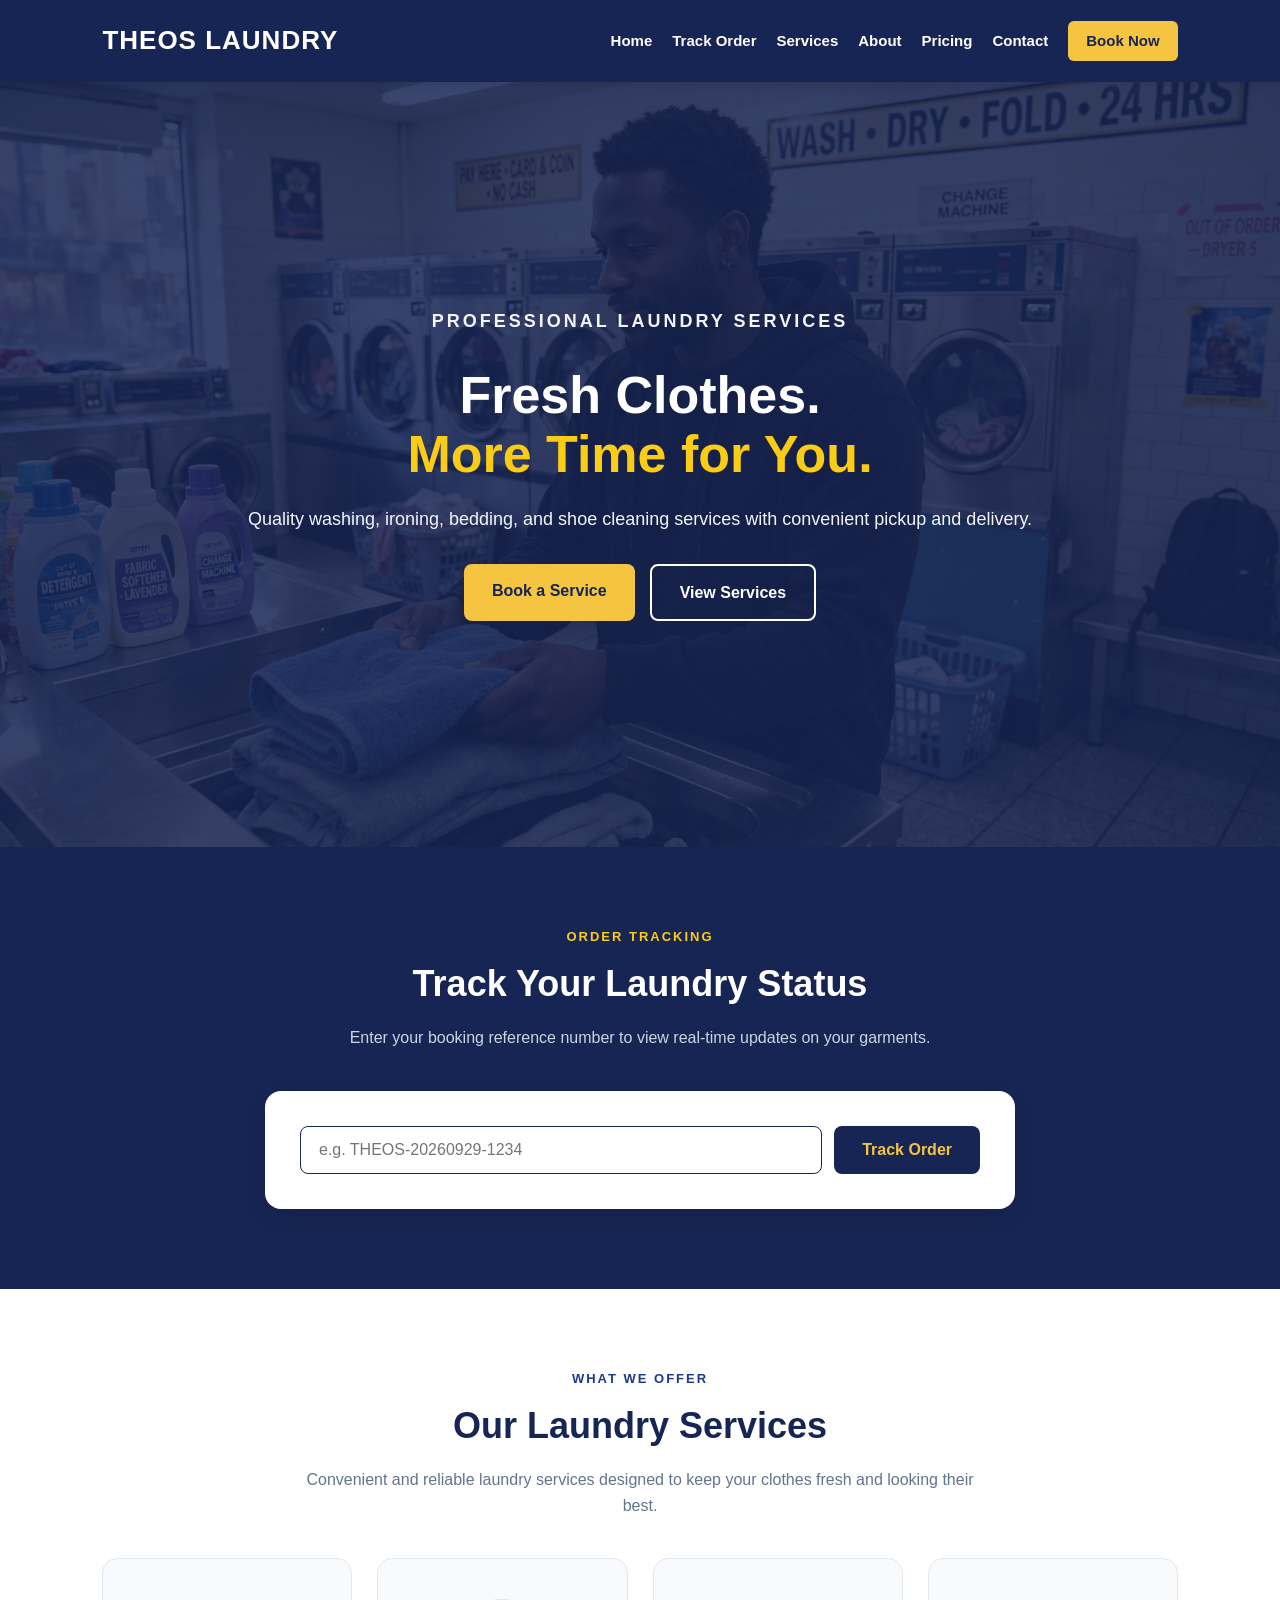
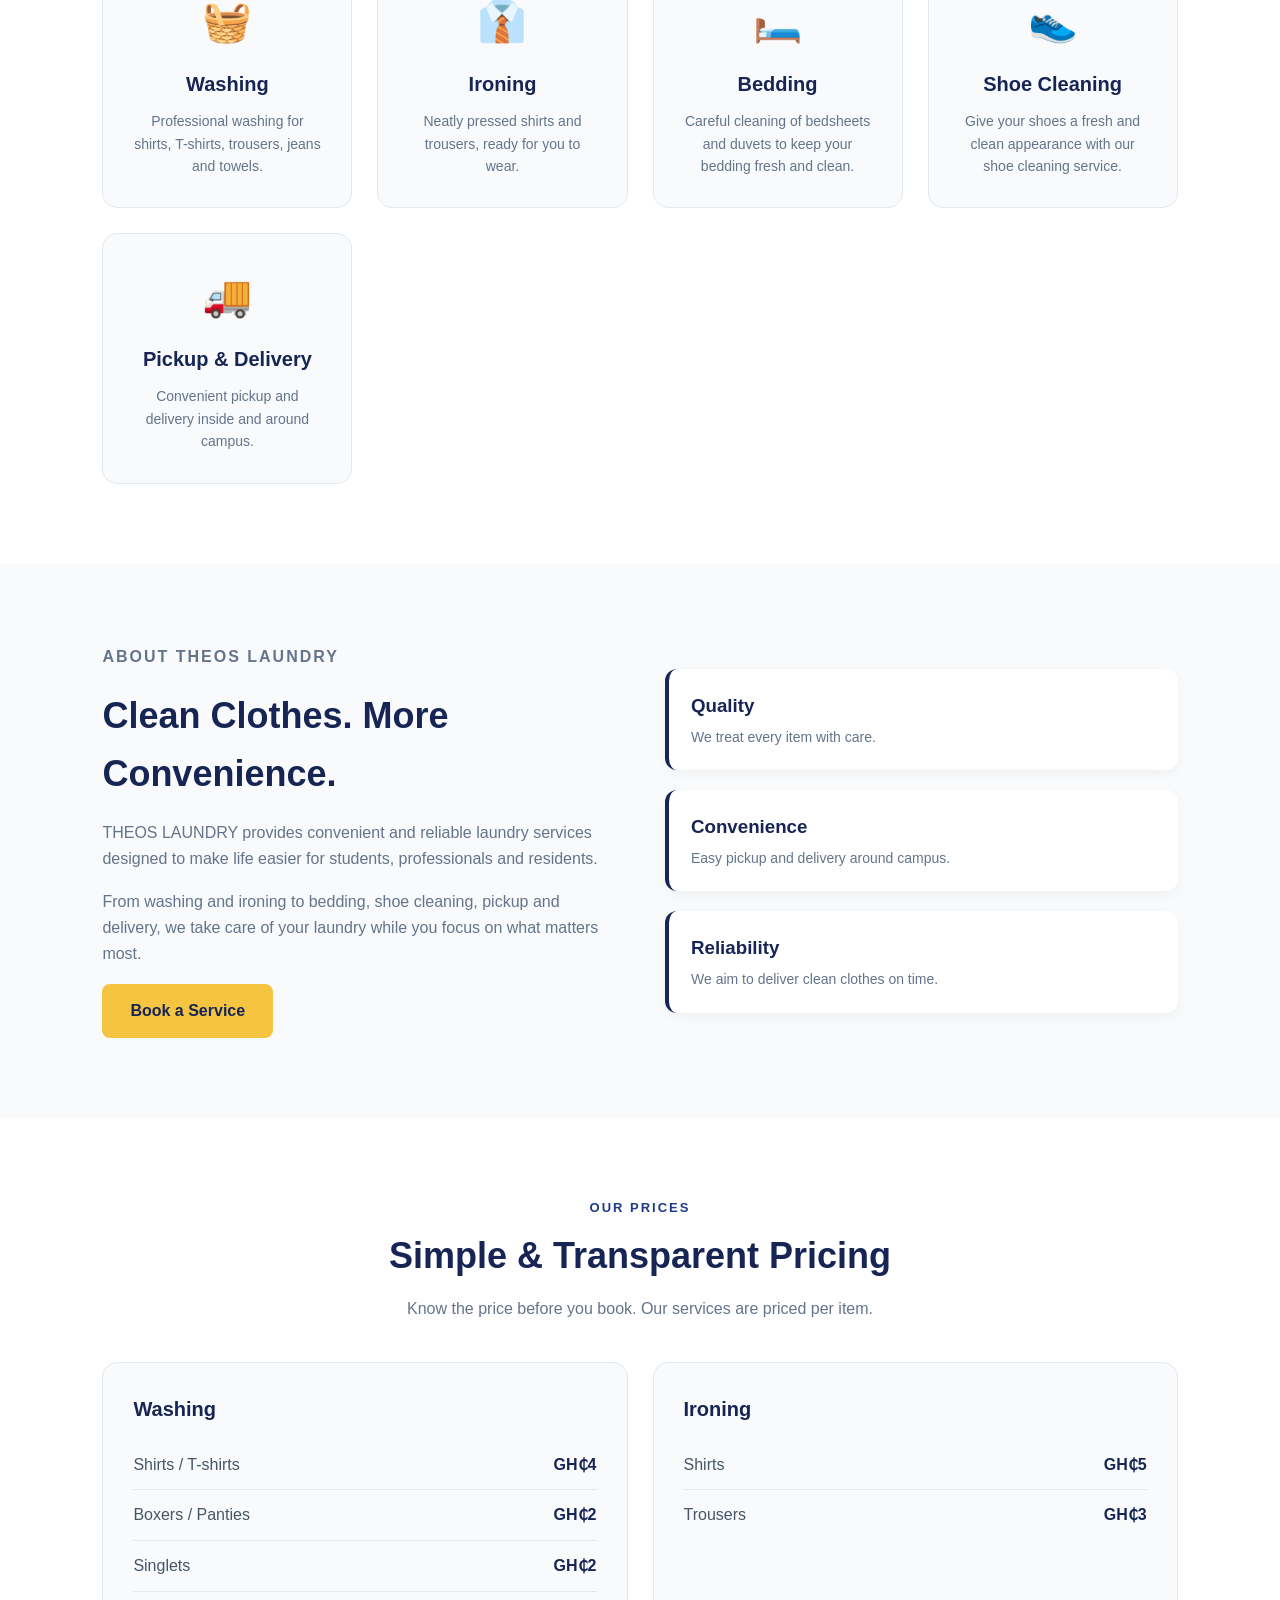
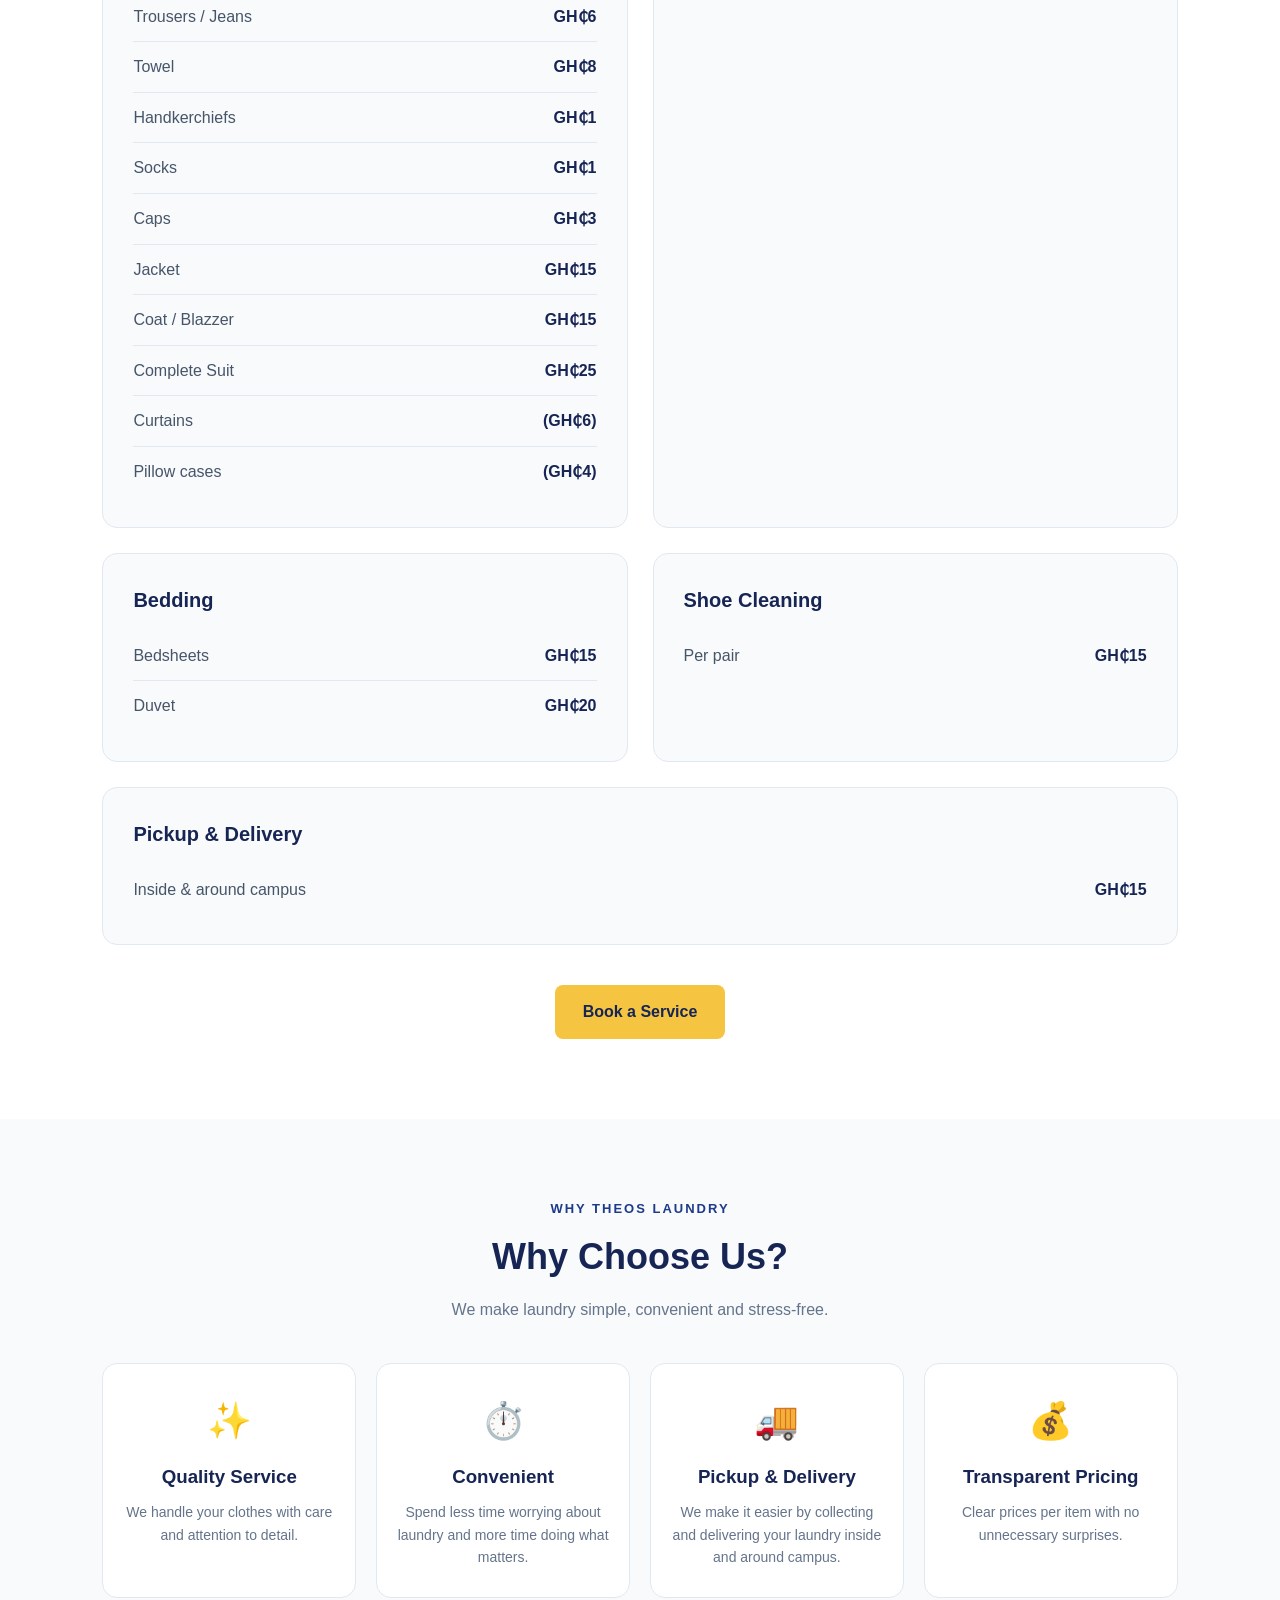
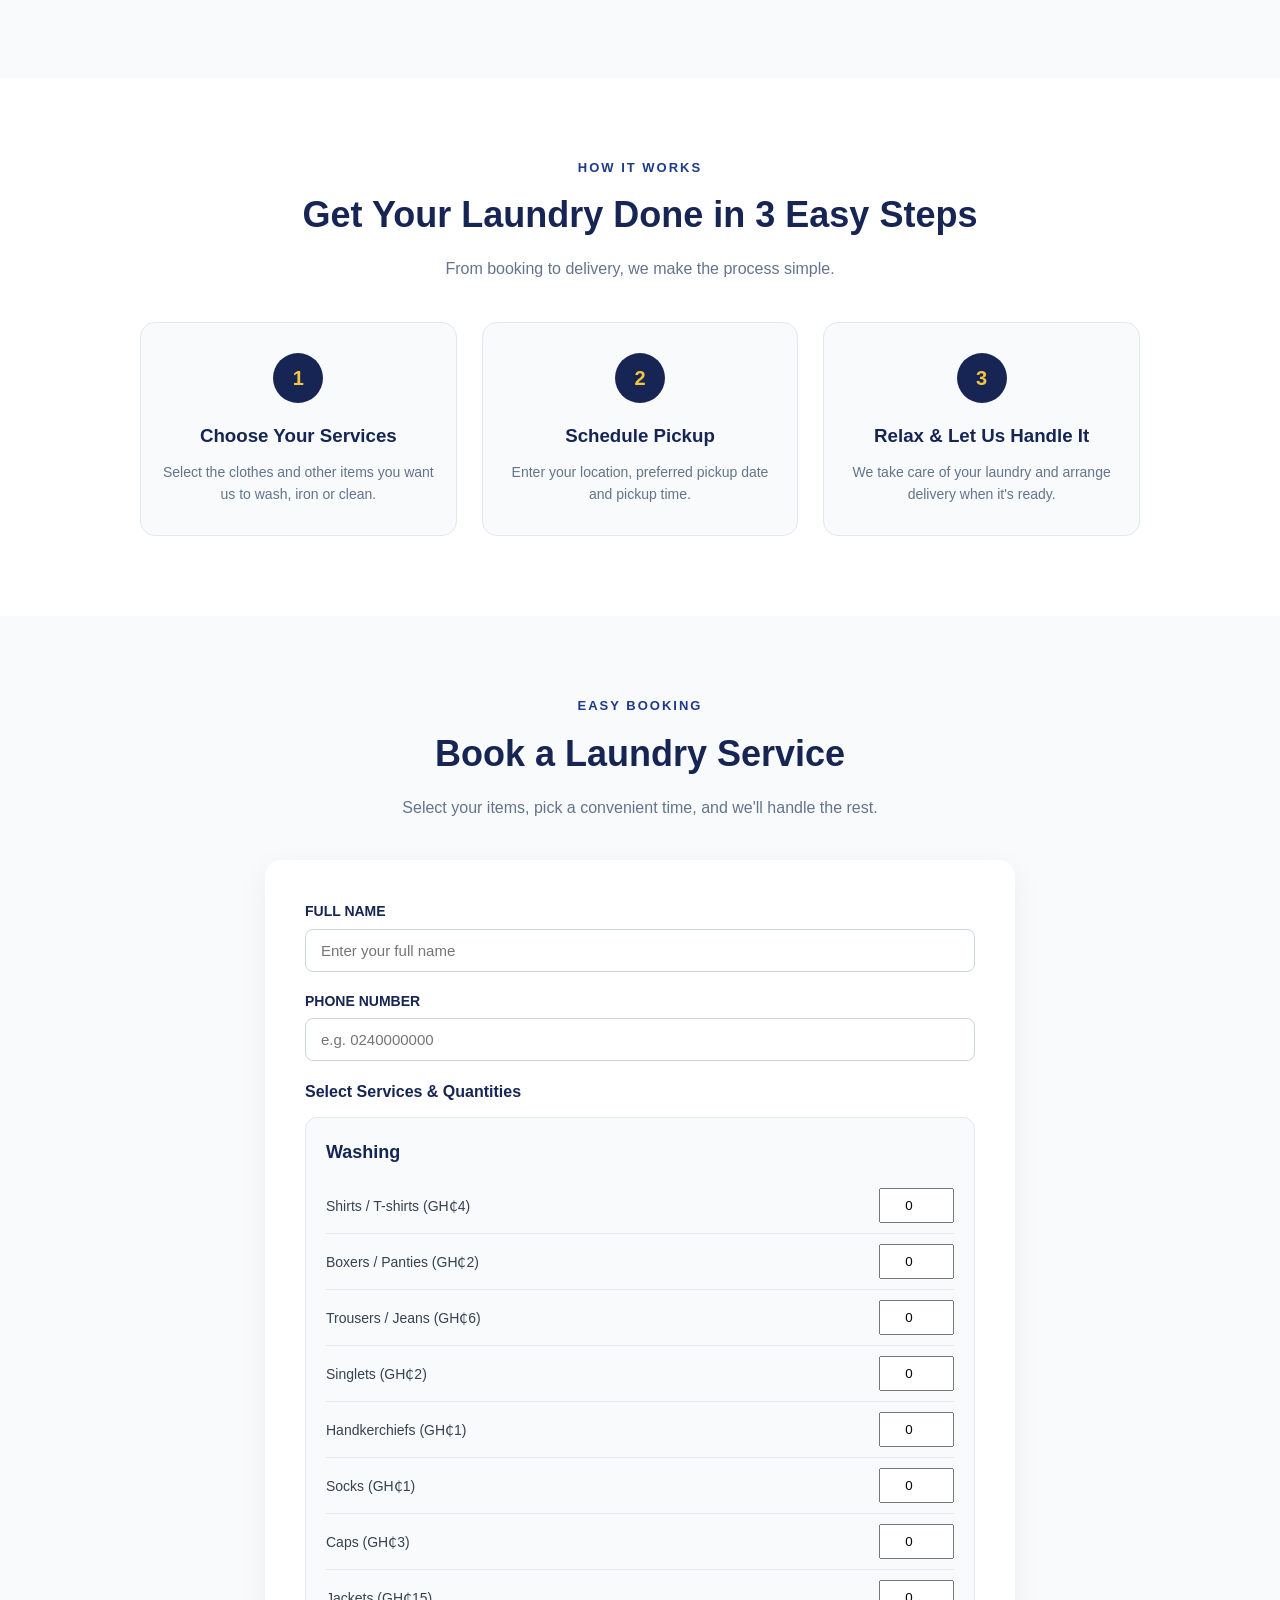
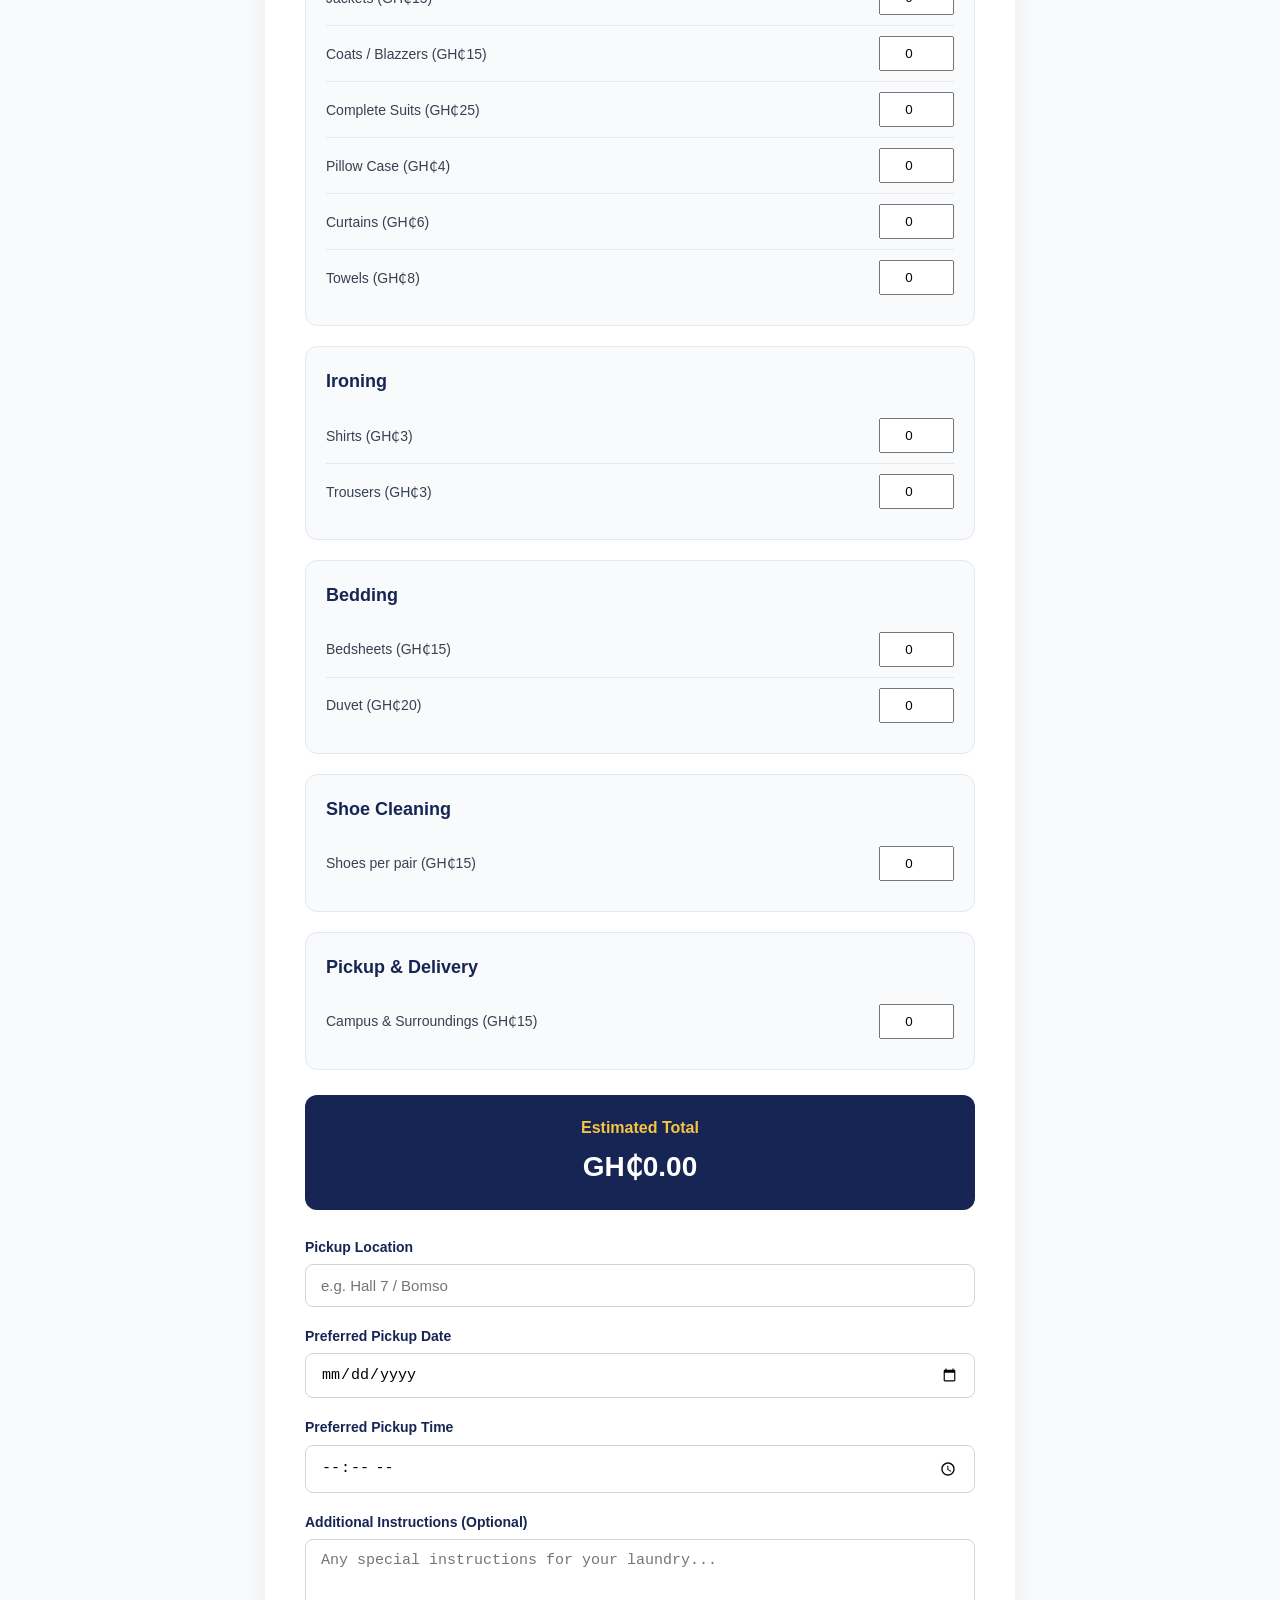
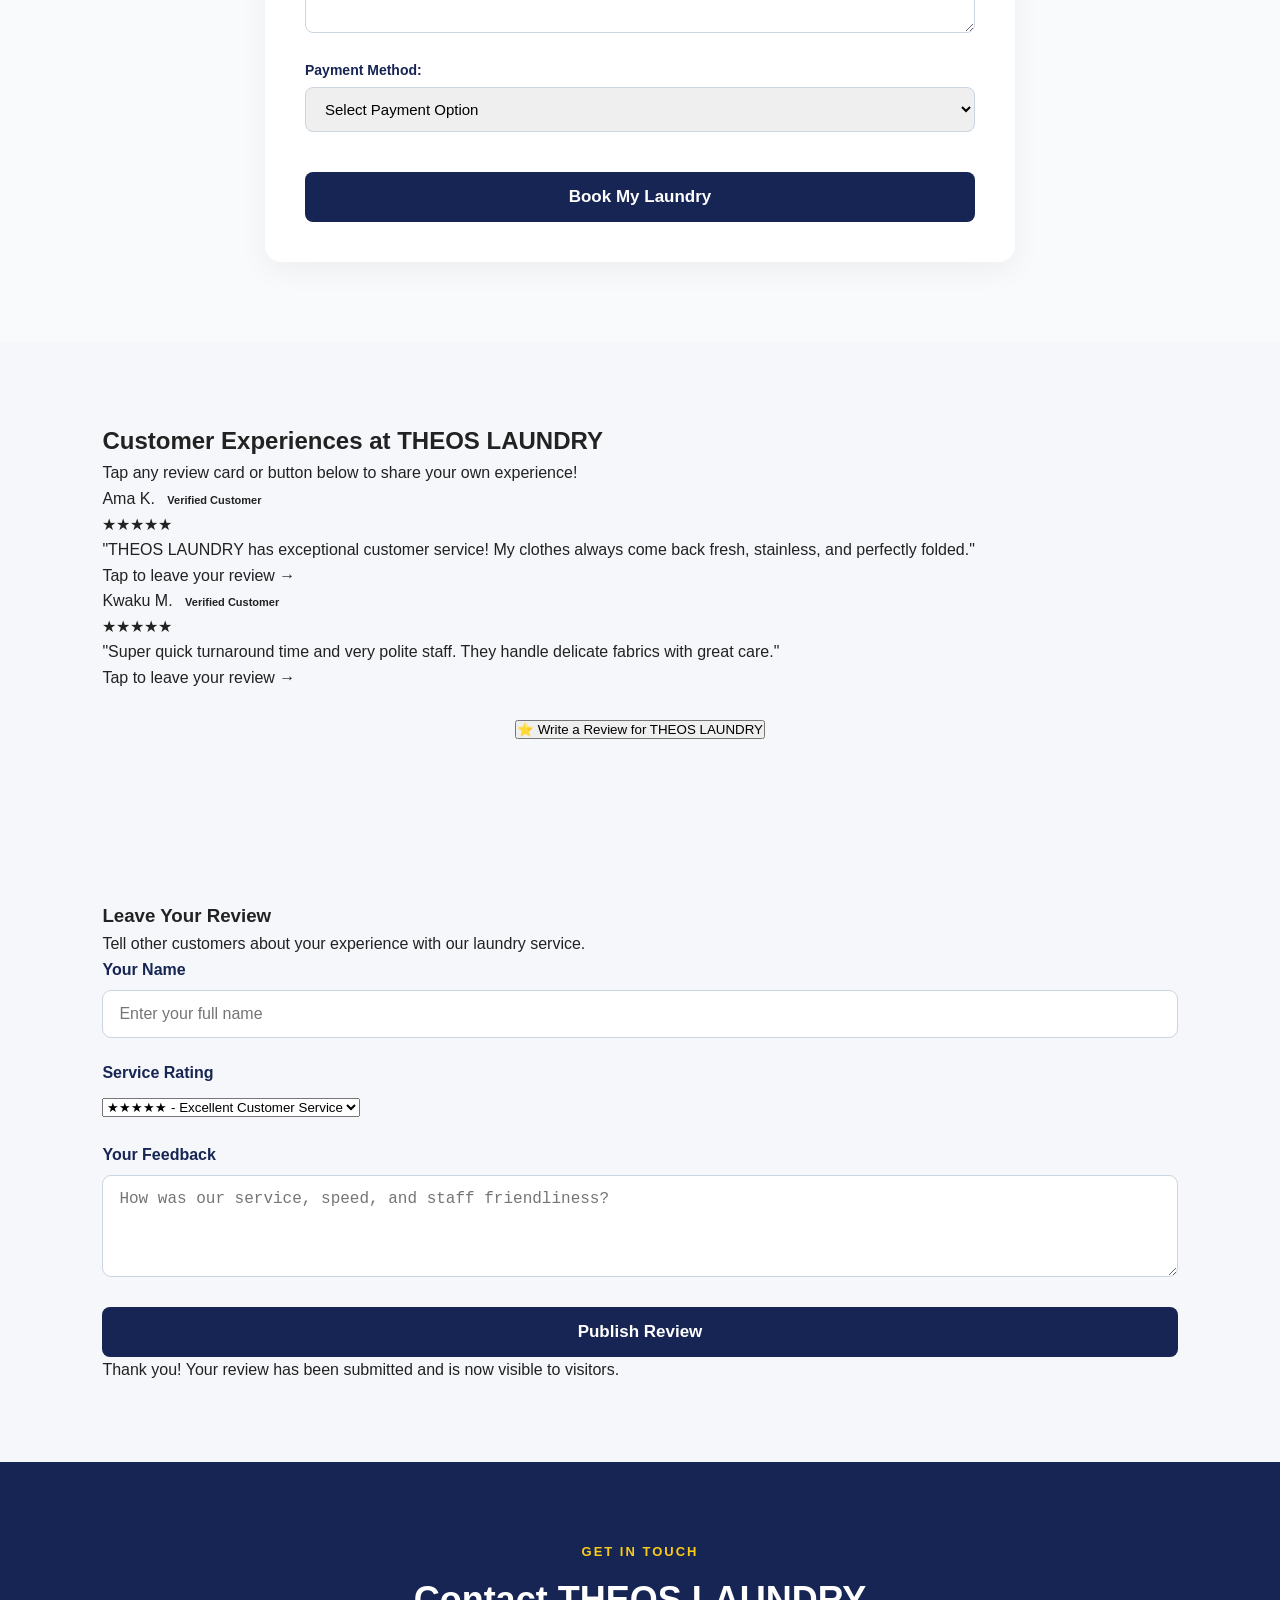
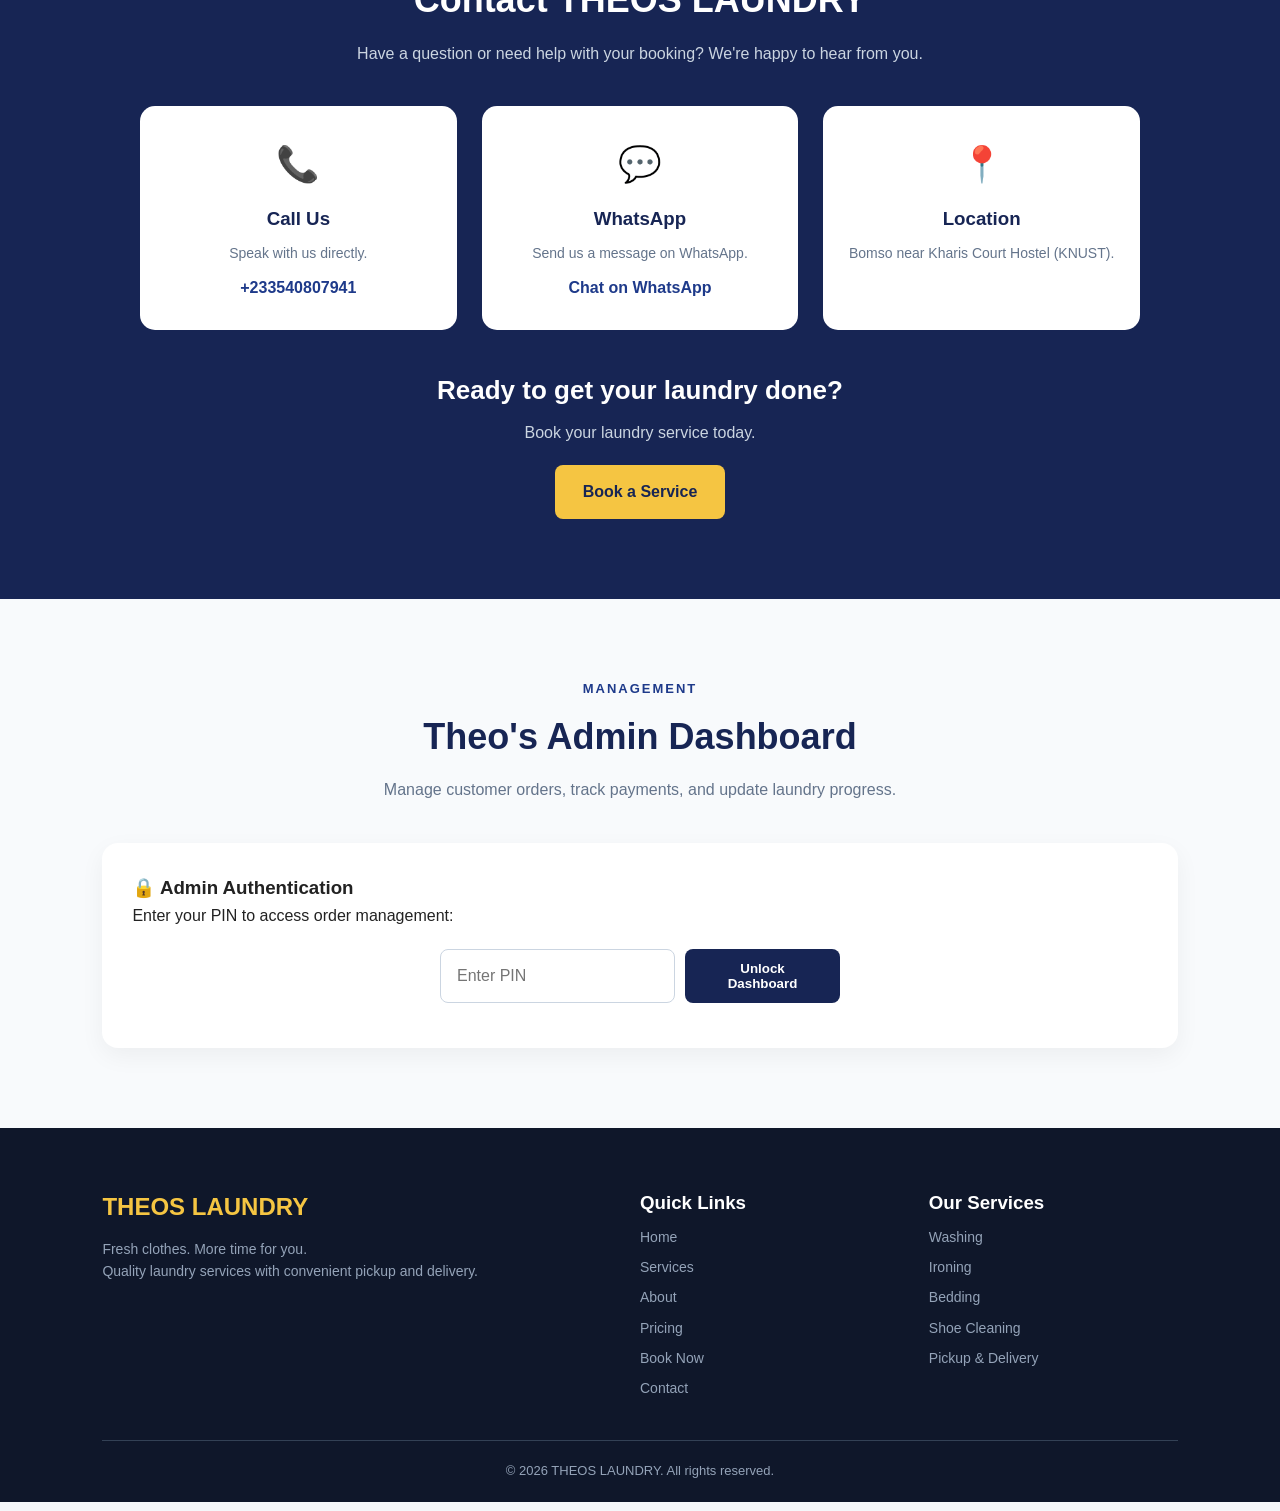
==== index.html @ c46f2741 "Update index.html" ====
<!DOCTYPE html>
<html lang="en">

<head>
    <meta charset="UTF-8">
    <meta name="viewport" content="width=device-width, initial-scale=1.0">
    <title>THEOS LAUNDRY | Professional Laundry and Garment Care</title>

    <!-- PWA & Mobile App Meta Tags -->
    <meta name="theme-color" content="#172554">
    <meta name="mobile-web-app-capable" content="yes">
    <meta name="apple-mobile-web-app-capable" content="yes">
    <meta name="apple-mobile-web-app-status-bar-style" content="black-translucent">
    <meta name="apple-mobile-web-app-title" content="THEOS LAUNDRY">
    <link rel="apple-touch-icon" href="icons/icon-192.png">
    <link rel="manifest" href="manifest.json">

    <!-- CSS Stylesheets -->
    <link rel="stylesheet" href="style.css">
    <link rel="stylesheet" href="https://cdnjs.cloudflare.com/ajax/libs/font-awesome/6.5.2/css/all.min.css">
</head>

<body> 

    <!-- HEADER -->
    <header>
        <h1>THEOS LAUNDRY</h1>

        <button class="menu-toggle" id="menu-toggle" aria-label="Toggle Navigation">
            <i class="fa-solid fa-bars"></i>
        </button>

        <nav id="navbar">
            <a href="#home">Home</a>
            <a href="#track-order">Track Order</a>
            <a href="#services">Services</a>
            <a href="#about">About</a>
            <a href="#pricing">Pricing</a>
            <a href="#contact">Contact</a>
            <a href="#booking">Book Now</a>
        </nav>
    </header>

    <!-- MAIN CONTENT -->
    <main>

        <!-- HOME HERO -->
        <section id="home">
            <div class="hero-content">
                <div class="hero-text">
                    <p class="hero-label">PROFESSIONAL LAUNDRY SERVICES</p>
                    <h1>Fresh Clothes.<br><span>More Time for You.</span></h1>
                    <p>Quality washing, ironing, bedding, and shoe cleaning services with convenient pickup and delivery.</p>
                    <div class="hero-buttons">
                        <a href="#booking" class="btn-primary">Book a Service</a>
                        <a href="#services" class="btn-secondary">View Services</a>
                    </div>
                </div>
            </div>
        </section>

        <!-- TRACK ORDER SECTION -->
        <section id="track-order">
            <div class="section-heading">
                <p>ORDER TRACKING</p>
                <h2>Track Your Laundry Status</h2>
                <p>Enter your booking reference number to view real-time updates on your garments.</p>
            </div>

            <div class="tracker-card">
                <div class="tracker-input-group">
                    <label for="track-input" class="sr-only" style="display:none;">Order Reference</label>
                    <input type="text" id="track-input" name="track_input" placeholder="e.g. THEOS-20260929-1234">
                    <button id="track-btn" type="button">Track Order</button>
                </div>

                <!-- TRACKER RESULT DISPLAY -->
                <div id="tracker-result" class="tracker-result">
                    <div class="order-info-header">
                        <h3>Order Ref: <span id="display-ref-id">THEOS-0000</span></h3>
                        <p id="display-order-details">Customer: -- | Total: GH₵0.00</p>
                    </div>

                    <!-- Progress Steps -->
                    <div class="status-steps">
                        <div class="step-item" id="status-received">
                            <div class="step-icon">🟡</div>
                            <p>Received</p>
                        </div>
                        <div class="step-item" id="status-collected">
                            <div class="step-icon">🔵</div>
                            <p>Collected</p>
                        </div>
                        <div class="step-item" id="status-processing">
                            <div class="step-icon">🟠</div>
                            <p>Washing/Ironing</p>
                        </div>
                        <div class="step-item" id="status-ready">
                            <div class="step-icon">🟣</div>
                            <p>Ready</p>
                        </div>
                        <div class="step-item" id="status-delivered">
                            <div class="step-icon">🟢</div>
                            <p>Delivered</p>
                        </div>
                    </div>
                    
                    <p id="tracker-error-msg" class="tracker-error-msg"></p>
                </div>
            </div>
        </section>

        <!-- SERVICES -->
        <section id="services">
            <div class="section-heading">
                <p>WHAT WE OFFER</p>
                <h2>Our Laundry Services</h2>
                <p>Convenient and reliable laundry services designed to keep your clothes fresh and looking their best.</p>
            </div>

            <div class="services-container">
                <div class="service-card">
                    <div class="service-icon">🧺</div>
                    <h3>Washing</h3>
                    <p>Professional washing for shirts, T-shirts, trousers, jeans and towels.</p>
                </div>

                <div class="service-card">
                    <div class="service-icon">👔</div>
                    <h3>Ironing</h3>
                    <p>Neatly pressed shirts and trousers, ready for you to wear.</p>
                </div>

                <div class="service-card">
                    <div class="service-icon">🛏️</div>
                    <h3>Bedding</h3>
                    <p>Careful cleaning of bedsheets and duvets to keep your bedding fresh and clean.</p>
                </div>

                <div class="service-card">
                    <div class="service-icon">👟</div>
                    <h3>Shoe Cleaning</h3>
                    <p>Give your shoes a fresh and clean appearance with our shoe cleaning service.</p>
                </div>

                <div class="service-card">
                    <div class="service-icon">🚚</div>
                    <h3>Pickup & Delivery</h3>
                    <p>Convenient pickup and delivery inside and around campus.</p>
                </div>
            </div>
        </section>

        <!-- ABOUT -->
        <section id="about">
            <div class="about-container">
                <div class="about-text">
                    <p class="about-label">ABOUT THEOS LAUNDRY</p>
                    <h2>Clean Clothes. More Convenience.</h2>
                    <p>THEOS LAUNDRY provides convenient and reliable laundry services designed to make life easier for students, professionals and residents.</p>
                    <p>From washing and ironing to bedding, shoe cleaning, pickup and delivery, we take care of your laundry while you focus on what matters most.</p>
                    <a href="#booking" class="btn-primary">Book a Service</a>
                </div>

                <div class="about-highlights">
                    <div class="highlight">
                        <h3>Quality</h3>
                        <p>We treat every item with care.</p>
                    </div>
                    <div class="highlight">
                        <h3>Convenience</h3>
                        <p>Easy pickup and delivery around campus.</p>
                    </div>
                    <div class="highlight">
                        <h3>Reliability</h3>
                        <p>We aim to deliver clean clothes on time.</p>
                    </div>
                </div>
            </div>
        </section>

        <!-- PRICING -->
        <section id="pricing">
            <div class="section-heading">
                <p>OUR PRICES</p>
                <h2>Simple & Transparent Pricing</h2>
                <p>Know the price before you book. Our services are priced per item.</p>
            </div>

            <div class="pricing-container">
                <div class="pricing-card">
                    <h3>Washing</h3>
                    <div class="price-item"><span>Shirts / T-shirts</span><strong>GH₵4</strong></div>
                    <div class="price-item"><span>Boxers / Panties</span><strong>GH₵2</strong></div>
                    <div class="price-item"><span>Singlets</span><strong>GH₵2</strong></div>
                    <div class="price-item"><span>Trousers / Jeans</span><strong>GH₵6</strong></div>
                    <div class="price-item"><span>Towel</span><strong>GH₵8</strong></div>
                    <div class="price-item"><span>Handkerchiefs</span><strong>GH₵1</strong></div>
                    <div class="price-item"><span>Socks</span><strong>GH₵1</strong></div>
                    <div class="price-item"><span>Caps</span><strong>GH₵3</strong></div>
                    <div class="price-item"><span>Jacket</span><strong>GH₵15</strong></div>
                    <div class="price-item"><span>Coat / Blazzer</span><strong>GH₵15</strong></div>
                    <div class="price-item"><span>Complete Suit</span><strong>GH₵25</strong></div>
                    <div class="price-item"><span>Curtains</span><strong>(GH₵6)</strong></div>
                    <div class="price-item"><span>Pillow cases</span><strong>(GH₵4)</strong></div>

                </div>

                <div class="pricing-card">
                    <h3>Ironing</h3>
                    <div class="price-item"><span>Shirts</span><strong>GH₵5</strong></div>
                    <div class="price-item"><span>Trousers</span><strong>GH₵3</strong></div>
                </div>

                <div class="pricing-card">
                    <h3>Bedding</h3>
                    <div class="price-item"><span>Bedsheets</span><strong>GH₵15</strong></div>
                    <div class="price-item"><span>Duvet</span><strong>GH₵20</strong></div>
                </div>

                <div class="pricing-card">
                    <h3>Shoe Cleaning</h3>
                    <div class="price-item"><span>Per pair</span><strong>GH₵15</strong></div>
                </div>

                <div class="pricing-card pickup-card">
                    <h3>Pickup & Delivery</h3>
                    <div class="price-item"><span>Inside & around campus</span><strong>GH₵15</strong></div>
                </div>
            </div>

            <div class="pricing-button">
                <a href="#booking" class="btn-primary">Book a Service</a>
            </div>
        </section>

        <!-- WHY CHOOSE US -->
        <section id="why-us">
            <div class="section-heading">
                <p>WHY THEOS LAUNDRY</p>
                <h2>Why Choose Us?</h2>
                <p>We make laundry simple, convenient and stress-free.</p>
            </div>

            <div class="why-container">
                <div class="why-card">
                    <div class="why-icon">✨</div>
                    <h3>Quality Service</h3>
                    <p>We handle your clothes with care and attention to detail.</p>
                </div>

                <div class="why-card">
                    <div class="why-icon">⏱️</div>
                    <h3>Convenient</h3>
                    <p>Spend less time worrying about laundry and more time doing what matters.</p>
                </div>

                <div class="why-card">
                    <div class="why-icon">🚚</div>
                    <h3>Pickup & Delivery</h3>
                    <p>We make it easier by collecting and delivering your laundry inside and around campus.</p>
                </div>

                <div class="why-card">
                    <div class="why-icon">💰</div>
                    <h3>Transparent Pricing</h3>
                    <p>Clear prices per item with no unnecessary surprises.</p>
                </div>
            </div>
        </section>

        <!-- HOW IT WORKS -->
        <section id="how-it-works">
            <div class="section-heading">
                <p>HOW IT WORKS</p>
                <h2>Get Your Laundry Done in 3 Easy Steps</h2>
                <p>From booking to delivery, we make the process simple.</p>
            </div>

            <div class="steps-container">
                <div class="step-card">
                    <div class="step-number">1</div>
                    <h3>Choose Your Services</h3>
                    <p>Select the clothes and other items you want us to wash, iron or clean.</p>
                </div>

                <div class="step-card">
                    <div class="step-number">2</div>
                    <h3>Schedule Pickup</h3>
                    <p>Enter your location, preferred pickup date and pickup time.</p>
                </div>

                <div class="step-card">
                    <div class="step-number">3</div>
                    <h3>Relax & Let Us Handle It</h3>
                    <p>We take care of your laundry and arrange delivery when it's ready.</p>
                </div>
            </div>
        </section>

        <!-- BOOKING -->
        <section id="booking">
            <div class="section-heading">
                <p>EASY BOOKING</p>
                <h2>Book a Laundry Service</h2>
                <p>Select your items, pick a convenient time, and we'll handle the rest.</p>
            </div>

            <!-- BOOKING FORM -->
            <form id="booking-form">
                <label for="name">FULL NAME</label>
                <input type="text" id="name" name="full_name" placeholder="Enter your full name" required>

                <label for="phone">PHONE NUMBER</label>
                <input type="tel" id="phone" name="phone_number" placeholder="e.g. 0240000000" required>

                <p style="font-weight: bold; margin-bottom: 12px; color: #172554;">Select Services & Quantities</p>

                <div class="service-options">
                    <div class="service-category">
                        <h3>Washing</h3>
                        <div class="service-item">
                            <label for="washing-shirts">Shirts / T-shirts (GH₵4)</label>
                            <input type="number" id="washing-shirts" name="washing_shirts" class="quantity" data-price="4" min="0" value="0">
                        </div>
                        <div class="service-item">
                            <label for="washing-boxers">Boxers / Panties (GH₵2)</label> 
                            <input type="number" id="washing-boxers" name="washing_boxers" class="quantity" data-price="2" min="0" value="0">
                        </div>
                    
                        <div class="service-item">
                            <label for="washing-trousers">Trousers / Jeans (GH₵6)</label>
                            <input type="number" id="washing-trousers" name="washing_trousers" class="quantity" data-price="6" min="0" value="0">
                        </div>

                        <div class="service-item">
                            <label for="washing-singlets">Singlets (GH₵2)</label>
                            <input type="number" id="washing-singlets" name="washing_singlets" class="quantity" data-price="2" min="0" value="0">
                        </div>

                        <div class="service-item">
                            <label for="washing-handkerchiefs">Handkerchiefs (GH₵1)</label>
                            <input type="number" id="washing-handkerchiefs" name="washing_handkerchiefs" class="quantity" data-price="1" min="0" value="0">
                        </div>

                        <div class="service-item">
                            <label for="washing-socks">Socks (GH₵1)</label>
                            <input type="number" id="washing-socks" name="washing_socks" class="quantity" data-price="1" min="0" value="0">
                        </div>

                        <div class="service-item">
                            <label for="washing-caps">Caps (GH₵3)</label>
                            <input type="number" id="washing-caps" name="washing_caps" class="quantity" data-price="3" min="0" value="0">
                        </div>

                        <div class="service-item">
                            <label for="washing-jackets">Jackets (GH₵15)</label>
                            <input type="number" id="washing-jackets" name="washing_jackets" class="quantity" data-price="15" min="0" value="0">
                        </div>

                        <div class="service-item">
                            <label for="washing-coats">Coats / Blazzers (GH₵15)</label>
                            <input type="number" id="washing-coats" name="washing_coats" class="quantity" data-price="15" min="0" value="0">
                        </div>

                        <div class="service-item">
                            <label for="washing-suits">Complete Suits (GH₵25)</label>
                            <input type="number" id="washing-suits" name="washing_suits" class="quantity" data-price="25" min="0" value="0">
                        </div>

                        <div class="service-item">
                            <label for="washing-pillow">Pillow Case (GH₵4)</label>
                            <input type="number" id="washing-pillow" name="washing_pillow" class="quantity" data-price="4" min="0" value="0">
                        </div>

                        <div class="service-item">
                            <label for="washing-curtains">Curtains (GH₵6)</label>
                            <input type="number" id="washing-curtains" name="washing_curtains" class="quantity" data-price="6" min="0" value="0">
                        </div>



                        <div class="service-item">
                            <label for="washing-towels">Towels (GH₵8)</label>
                            <input type="number" id="washing-towels" name="washing_towels" class="quantity" data-price="8" min="0" value="0">
                        </div>

                    </div>

                    <div class="service-category">
                        <h3>Ironing</h3>
                        <div class="service-item">
                            <label for="ironing-shirts">Shirts (GH₵3)</label>
                            <input type="number" id="ironing-shirts" name="ironing_shirts" class="quantity" data-price="5" min="0" value="0">
                        </div>
                        <div class="service-item">
                            <label for="ironing-trousers">Trousers (GH₵3)</label>
                            <input type="number" id="ironing-trousers" name="ironing_trousers" class="quantity" data-price="3" min="0" value="0">
                        </div>
                    </div>

                    <div class="service-category">
                        <h3>Bedding</h3>
                        <div class="service-item">
                            <label for="bedsheets">Bedsheets (GH₵15)</label>
                            <input type="number" id="bedsheets" name="bedsheets" class="quantity" data-price="15" min="0" value="0">
                        </div>
                        <div class="service-item">
                            <label for="duvet">Duvet (GH₵20)</label>
                            <input type="number" id="duvet" name="duvet" class="quantity" data-price="20" min="0" value="0">
                        </div>
                    </div>

                    <div class="service-category">
                        <h3>Shoe Cleaning</h3>
                        <div class="service-item">
                            <label for="shoes">Shoes per pair (GH₵15)</label>
                            <input type="number" id="shoes" name="shoes" class="quantity" data-price="15" min="0" value="0">
                        </div>
                    </div>

                    <div class="service-category">
                        <h3>Pickup & Delivery</h3>
                        <div class="service-item">
                            <label for="pickup">Campus & Surroundings (GH₵15)</label>
                            <input type="number" id="pickup" name="pickup" class="quantity" data-price="15" min="0" value="0">
                        </div>
                    </div>
                </div>

                <div class="price-summary">
                    <h3>Estimated Total</h3>
                    <p id="estimated-total">GH₵0.00</p>
                </div>

                <br>

                <label for="location">Pickup Location</label>
                <input type="text" id="location" name="location" placeholder="e.g. Hall 7 / Bomso" required>

                <label for="pickup-date">Preferred Pickup Date</label>
                <input type="date" id="pickup-date" name="pickup_date" required>

                <label for="pickup-time">Preferred Pickup Time</label>
                <input type="time" id="pickup-time" name="pickup_time" required>

                <label for="message">Additional Instructions (Optional)</label>
                <textarea id="message" name="message" rows="4" placeholder="Any special instructions for your laundry..."></textarea>

                <div class="form-group">
                    <label for="payment-method">Payment Method:</label>
                    <select id="payment-method" name="payment_method" required>
                        <option value="" disabled selected>Select Payment Option</option>
                        <option value="Cash">Cash on Pickup / Delivery</option>
                        <option value="MoMo">Mobile Money (MTN / Telecel / AT)</option>
                    </select>
                </div>

                <div id="momo-instructions" class="momo-box" style="display: none;">
                    <h4>📱 MoMo Payment Details</h4>
                    <p>Please send payment to:</p>
                    <ul>
                        <li><strong>Merchant / Number:</strong> 0501657278</li>
                        <li><strong>Account Name:</strong> GABRIEL OKYERE DARKO</li>
                        <li><strong>Reference:</strong> Your Name / Phone Number</li>
                    </ul>
                    <div class="form-group" style="margin-top: 10px;">
                        <label for="momo-tx-id">Transaction ID / Reference (Optional):</label>
                        <input type="text" id="momo-tx-id" name="momo_tx_id" placeholder="e.g. 23849102834">
                    </div>
                </div>

                <button type="submit" class="submit-btn">Book My Laundry</button>
            </form>

            <!-- CONFIRMATION DISPLAY -->
            <div id="booking-confirmation" class="booking-confirmation">
                <div class="confirmation-icon">✓</div>
                <h2>Booking Prepared!</h2>
                <p>Your laundry details are ready. Click below to send your order via WhatsApp to confirm.</p>

                <div class="booking-reference">
                    <span>Booking Reference Number</span>
                    <strong id="booking-reference">THEOS-0000</strong>
                </div>

                <p id="confirmation-total"></p>

                <button id="whatsapp-button" type="button">
                    <i class="fa-brands fa-whatsapp"></i> Send Booking on WhatsApp
                </button>

                <button id="new-booking-button" type="button">Make Another Booking</button>
            </div>
        </section>

        <!-- ====================================================
     SECTION 1: HOMEPAGE REVIEW CARDS & CALL-TO-ACTION
     (Visible to all website visitors)
     ==================================================== -->
<section class="reviews-display-section" id="reviewsDisplay">
  <div class="reviews-container">
    <h2>Customer Experiences at THEOS LAUNDRY</h2>
    <p class="section-subtitle">Tap any review card or button below to share your own experience!</p>

    <!-- Tapable Review Section Container -->
    <div class="reviews-grid">
      
      <!-- Review Card 1 (Clickable) -->
      <div class="review-card clickable-card" onclick="goToReviewForm()">
        <div class="card-header">
          <span class="customer-name">Ama K.</span>
          <span class="badge">Verified Customer</span>
        </div>
        <div class="stars">★★★★★</div>
        <p class="review-text">"THEOS LAUNDRY has exceptional customer service! My clothes always come back fresh, stainless, and perfectly folded."</p>
        <div class="card-action">Tap to leave your review →</div>
      </div>

      <!-- Review Card 2 (Clickable) -->
      <div class="review-card clickable-card" onclick="goToReviewForm()">
        <div class="card-header">
          <span class="customer-name">Kwaku M.</span>
          <span class="badge">Verified Customer</span>
        </div>
        <div class="stars">★★★★★</div>
        <p class="review-text">"Super quick turnaround time and very polite staff. They handle delicate fabrics with great care."</p>
        <div class="card-action">Tap to leave your review →</div>
      </div>

    </div>

    <!-- CTA Button for Direct Navigation -->
    <div style="text-align: center; margin-top: 25px;">
      <button class="cta-review-btn" onclick="goToReviewForm()">⭐ Write a Review for THEOS LAUNDRY</button>
    </div>
  </div>
</section>

<!-- ====================================================
     SECTION 2: TARGET REVIEW SUBMISSION FORM
     (Where users are redirected when they click)
     ==================================================== -->
<section class="review-form-section" id="reviewFormSection">
  <div class="form-container">
    <h3>Leave Your Review</h3>
    <p>Tell other customers about your experience with our laundry service.</p>

    <form id="laundryReviewForm">
      <div class="form-group">
        <label for="reviewerName">Your Name</label>
        <input type="text" id="reviewerName" placeholder="Enter your full name" required>
      </div>

      <div class="form-group">
        <label for="ratingSelect">Service Rating</label>
        <select id="ratingSelect">
          <option value="5">★★★★★ - Excellent Customer Service</option>
          <option value="4">★★★★☆ - Very Good</option>
          <option value="3">★★★☆☆ - Average</option>
        </select>
      </div>

      <div class="form-group">
        <label for="reviewComments">Your Feedback</label>
        <textarea id="reviewComments" rows="4" placeholder="How was our service, speed, and staff friendliness?" required></textarea>
      </div>

      <button type="submit" class="submit-btn">Publish Review</button>
    </form>

    <div id="formSuccessAlert" class="success-alert">
      Thank you! Your review has been submitted and is now visible to visitors.
    </div>
  </div>
</section>


        <!-- CONTACT -->
        <section id="contact">
            <div class="section-heading">
                <p>GET IN TOUCH</p>
                <h2>Contact THEOS LAUNDRY</h2>
                <p>Have a question or need help with your booking? We're happy to hear from you.</p>
            </div>

            <div class="contact-container">
                <div class="contact-card">
                    <div class="contact-icon">📞</div>
                    <h3>Call Us</h3>
                    <p>Speak with us directly.</p>
                    <a href="tel:+233540807941">+233540807941</a>
                </div>

                <div class="contact-card">
                    <div class="contact-icon">💬</div>
                    <h3>WhatsApp</h3>
                    <p>Send us a message on WhatsApp.</p>
                    <a href="https://wa.me/233540807941" target="_blank" rel="noopener">Chat on WhatsApp</a>
                </div>

                <div class="contact-card">
                    <div class="contact-icon">📍</div>
                    <h3>Location</h3>
                    <p>Bomso near Kharis Court Hostel (KNUST).</p>
                </div>
            </div>

            <div class="contact-cta">
                <h3>Ready to get your laundry done?</h3>
                <p>Book your laundry service today.</p>
                <a href="#booking" class="btn-primary">Book a Service</a>
            </div>
        </section>

        <!-- ADMIN DASHBOARD SECTION -->
        <section id="admin-dashboard">
            <div class="section-heading">
                <p>MANAGEMENT</p>
                <h2>Theo's Admin Dashboard</h2>
                <p>Manage customer orders, track payments, and update laundry progress.</p>
            </div>

            <!-- LOGIN LOCK SCREEN -->
            <div id="admin-login-card" class="admin-card text-center">
                <h3>🔒 Admin Authentication</h3>
                <p>Enter your PIN to access order management:</p>
                <div class="login-input-group">
                    <label for="admin-pin-input" class="sr-only" style="display:none;">Admin PIN</label>
                    <input type="password" id="admin-pin-input" name="admin_pin" placeholder="Enter PIN">
                    <button id="admin-login-btn" type="button">Unlock Dashboard</button>
                </div>
                <p id="admin-login-error" class="tracker-error-msg"></p>
            </div>

            <!-- PROTECTED DASHBOARD CONTENT -->
            <div id="admin-content-card" class="admin-card" style="display: none;">
                <div class="admin-header-actions">
                    <div>
                        <button id="admin-logout-btn" class="logout-btn" type="button">🔒 Lock Dashboard</button>
                    </div>
                    <div>
                        <button id="export-csv-btn" class="export-btn" type="button">📥 Export Orders (CSV)</button>
                    </div>
                </div>

                <!-- STATS OVERVIEW -->
                <div class="admin-stats">
                    <div class="stat-box">
                        <h3 id="stat-total-orders">0</h3>
                        <p>Total Bookings</p>
                    </div>
                    <div class="stat-box">
                        <h3 id="stat-active-orders">0</h3>
                        <p>Active Orders</p>
                    </div>
                    <div class="stat-box">
                        <h3 id="stat-revenue">GH₵0.00</h3>
                        <p>Estimated Revenue</p>
                    </div>
                </div>

                <!-- ORDERS TABLE -->
                <div class="table-responsive">
                    <table class="admin-table">
                        <thead>
                            <tr>
                                <th>Ref #</th>
                                <th>Customer</th>
                                <th>Phone</th>
                                <th>Location</th>
                                <th>Pickup Date/Time</th>
                                <th>Total</th>
                                <th>Payment</th>
                                <th>Action</th>
                            </tr>
                        </thead>
                        <tbody id="admin-orders-body">
                            <!-- Orders load dynamically -->
                        </tbody>
                    </table>
                </div>
            </div>
        </section>

    </main>

    <!-- FOOTER -->
    <footer>
        <div class="footer-container">
            <div class="footer-about">
                <h2>THEOS LAUNDRY</h2>
                <p>Fresh clothes. More time for you.</p>
                <p>Quality laundry services with convenient pickup and delivery.</p>
            </div>

            <div class="footer-links">
                <h3>Quick Links</h3>
                <a href="#home">Home</a>
                <a href="#services">Services</a>
                <a href="#about">About</a>
                <a href="#pricing">Pricing</a>
                <a href="#booking">Book Now</a>
                <a href="#contact">Contact</a>
            </div>

            <div class="footer-services">
                <h3>Our Services</h3>
                <p>Washing</p>
                <p>Ironing</p>
                <p>Bedding</p>
                <p>Shoe Cleaning</p>
                <p>Pickup & Delivery</p>
            </div>
        </div>

        <div class="footer-bottom">
            <p>© 2026 THEOS LAUNDRY. All rights reserved.</p>
        </div>
    </footer>

    <!-- BACK TO TOP BUTTON -->
    <button id="back-to-top" title="Back to top" type="button">↑</button>

    <!-- INSTALL APP BANNER -->
    <div id="install-banner" class="install-banner" style="display: none;">
        <img src="icons/icon-192.png" alt="App Icon" width="44" height="44">
        <div class="install-text">
            <strong>Get the THEOS LAUNDRY app</strong>
            <span id="install-ios-tip" style="display: none;">Tap the Share button, then "Add to Home Screen".</span>
            <span id="install-app-tip">Book and track your laundry faster.</span>
        </div>
        <button id="install-btn" type="button">Install</button>
        <button id="install-close" type="button" aria-label="Dismiss">&times;</button>
    </div>

    <!-- JavaScript Files -->
    <script src="script.js" defer></script>
</body>
</html>
---- style.css ----
/* =========================
   GLOBAL STYLES & RESET
========================= */
* {
    margin: 0;
    padding: 0;
    box-sizing: border-box;
}

html {
    scroll-behavior: smooth;
}

body {
    font-family: 'Segoe UI', -apple-system, BlinkMacSystemFont, Roboto, sans-serif;
    line-height: 1.6;
    color: #222;
    background-color: #f5f7fa;
}

/* =========================
   HEADER & NAVIGATION
========================= */
header {
    background-color: #172554;
    color: white;
    padding: 20px 8%;
    display: flex;
    justify-content: space-between;
    align-items: center;
    position: sticky;
    top: 0;
    z-index: 1000;
    box-shadow: 0 2px 10px rgba(0, 0, 0, 0.1);
}

header h1 {
    font-size: 26px;
    letter-spacing: 1px;
}

nav {
    display: flex;
    align-items: center;
    gap: 20px;
}

nav a {
    color: white;
    text-decoration: none;
    font-weight: 600;
    font-size: 15px;
    transition: color 0.3s ease;
}

nav a:hover {
    color: #f5c542;
}

nav a:last-child {
    background-color: #f5c542;
    color: #172554;
    padding: 8px 18px;
    border-radius: 6px;
    font-weight: 700;
}

nav a:last-child:hover {
    background-color: white;
}

.menu-toggle {
    display: none;
    background: none;
    border: none;
    color: white;
    font-size: 26px;
    cursor: pointer;
}

/* =========================
   SECTIONS GENERAL
========================= */
section {
    padding: 80px 8%;
}

.section-heading {
    max-width: 700px;
    margin: 0 auto 40px;
    text-align: center;
}

.section-heading > p:first-child {
    color: #1e3a8a;
    font-size: 13px;
    font-weight: bold;
    letter-spacing: 2px;
}

.section-heading h2 {
    font-size: 36px;
    color: #172554;
    margin: 8px 0 12px;
}

.section-heading p {
    color: #64748b;
    font-size: 16px;
}

/* =========================
   HERO SECTION
========================= */
#home {
    min-height: 85vh;
    background: linear-gradient(rgba(23, 37, 84, 0.85), rgba(23, 37, 84, 0.85)), url("laundry.jpg") center/cover no-repeat;
    display: flex;
    align-items: center;
    justify-content: center;
    text-align: center;
    color: white;
    padding: 100px 8%;
}

.hero-content {
    max-width: 800px;
}

.hero-label {
    color: #f5c542;
    font-size: 14px;
    font-weight: bold;
    letter-spacing: 3px;
    margin-bottom: 15px;
}

.hero-text h1 {
    font-size: 52px;
    line-height: 1.15;
    margin-bottom: 20px;
}

.hero-text h1 span {
    color: #facc15;
}

.hero-text p {
    font-size: 18px;
    color: #f1f5f9;
    margin-bottom: 30px;
}

.hero-buttons {
    display: flex;
    justify-content: center;
    gap: 15px;
    flex-wrap: wrap;
}

.btn-primary, .btn-secondary {
    display: inline-block;
    padding: 14px 28px;
    border-radius: 8px;
    text-decoration: none;
    font-weight: bold;
    transition: transform 0.2s ease, background 0.3s ease;
}

.btn-primary {
    background-color: #f5c542;
    color: #172554;
}

.btn-secondary {
    border: 2px solid white;
    color: white;
}

.btn-primary:hover, .btn-secondary:hover {
    transform: translateY(-2px);
}

/* =========================
   TRACK ORDER
========================= */
#track-order {
    background-color: #172554;
}

#track-order .section-heading h2 {
    color: white;
}

#track-order .section-heading > p:first-child {
    color: #facc15;
}

#track-order .section-heading p {
    color: #cbd5e1;
}

.tracker-card {
    max-width: 750px;
    margin: 0 auto;
    background: #ffffff;
    padding: 35px;
    border-radius: 16px;
    box-shadow: 0 8px 25px rgba(0, 0, 0, 0.1);
}

.tracker-input-group {
    display: flex;
    gap: 12px;
}

.tracker-input-group input {
    flex: 1;
    padding: 14px 18px;
    border: 1px solid #172554;
    border-radius: 8px;
    font-size: 16px;
    outline: none;
}

.tracker-input-group button {
    padding: 14px 28px;
    background-color: #172554;
    color: #f5c542;
    border: none;
    border-radius: 8px;
    font-size: 16px;
    font-weight: bold;
    cursor: pointer;
    transition: background 0.3s ease;
}

.tracker-input-group button:hover {
    background-color: #1d4ed8;
    color: white;
}

.tracker-result {
    display: none;
    margin-top: 30px;
    padding-top: 25px;
    border-top: 1px solid #e2e8f0;
}

.order-info-header {
    text-align: center;
    margin-bottom: 25px;
}

.order-info-header h3 {
    color: #172554;
    font-size: 20px;
}

.status-steps {
    display: flex;
    justify-content: space-between;
    gap: 10px;
}

.step-item {
    flex: 1;
    padding: 15px 8px;
    background-color: #f8fafc;
    border-radius: 10px;
    border: 1px solid #e2e8f0;
    text-align: center;
    opacity: 0.4;
    transition: all 0.3s ease;
}

.step-item.active {
    opacity: 1;
    border-color: #1d4ed8;
    background-color: #eff6ff;
    transform: translateY(-3px);
    box-shadow: 0 4px 12px rgba(29, 78, 216, 0.15);
}

.step-icon {
    font-size: 24px;
    margin-bottom: 6px;
}

.step-item p {
    font-size: 12px;
    font-weight: bold;
    color: #172554;
}

.tracker-error-msg {
    color: #dc2626;
    text-align: center;
    margin-top: 15px;
    font-weight: bold;
}

/* =========================
   SERVICES SECTION
========================= */
#services {
    background-color: #ffffff;
}

.services-container {
    max-width: 1100px;
    margin: auto;
    display: grid;
    grid-template-columns: repeat(auto-fit, minmax(220px, 1fr));
    gap: 25px;
}

.service-card {
    background-color: #f8fafc;
    padding: 30px;
    border-radius: 15px;
    text-align: center;
    border: 1px solid #e2e8f0;
    transition: transform 0.3s ease, box-shadow 0.3s ease;
}

.service-card:hover {
    transform: translateY(-6px);
    box-shadow: 0 10px 25px rgba(0, 0, 0, 0.08);
}

.service-icon {
    font-size: 40px;
    margin-bottom: 15px;
}

.service-card h3 {
    color: #172554;
    margin-bottom: 10px;
    font-size: 20px;
}

.service-card p {
    color: #64748b;
    font-size: 14px;
}

/* =========================
   ABOUT SECTION
========================= */
#about {
    background-color: #f8fafc;
}

.about-container {
    max-width: 1100px;
    margin: auto;
    display: grid;
    grid-template-columns: 1fr 1fr;
    gap: 50px;
    align-items: center;
}

.about-label {
    color: #1e3a8a;
    font-size: 13px;
    font-weight: bold;
    letter-spacing: 2px;
}

.about-text h2 {
    font-size: 36px;
    color: #172554;
    margin: 10px 0 18px;
}

.about-text p {
    color: #64748b;
    margin-bottom: 18px;
    font-size: 16px;
}

.about-highlights {
    display: grid;
    gap: 20px;
}

.highlight {
    padding: 22px;
    background-color: white;
    border-radius: 12px;
    border-left: 4px solid #172554;
    box-shadow: 0 4px 12px rgba(0, 0, 0, 0.04);
}

.highlight h3 {
    color: #172554;
    margin-bottom: 5px;
}

.highlight p {
    color: #64748b;
    font-size: 14px;
}

/* =========================
   PRICING SECTION
========================= */
#pricing {
    background-color: white;
}

.pricing-container {
    max-width: 1100px;
    margin: auto;
    display: grid;
    grid-template-columns: repeat(2, 1fr);
    gap: 25px;
}

.pricing-card {
    background-color: #f8fafc;
    padding: 30px;
    border-radius: 15px;
    border: 1px solid #e2e8f0;
}

.pricing-card h3 {
    color: #172554;
    font-size: 20px;
    margin-bottom: 15px;
}

.price-item {
    display: flex;
    justify-content: space-between;
    align-items: center;
    padding: 12px 0;
    border-bottom: 1px solid #e2e8f0;
    color: #475569;
}

.price-item:last-child {
    border-bottom: none;
}

.price-item strong {
    color: #172554;
    font-size: 16px;
}

.pickup-card {
    grid-column: span 2;
}

.pricing-button {
    text-align: center;
    margin-top: 40px;
}

/* =========================
   WHY US & HOW IT WORKS
========================= */
#why-us {
    background-color: #f8fafc;
}

.why-container {
    max-width: 1100px;
    margin: auto;
    display: grid;
    grid-template-columns: repeat(auto-fit, minmax(220px, 1fr));
    gap: 20px;
}

.why-card {
    background-color: white;
    padding: 28px 20px;
    text-align: center;
    border: 1px solid #e2e8f0;
    border-radius: 15px;
    transition: transform 0.3s ease;
}

.why-card:hover {
    transform: translateY(-5px);
}

.why-icon {
    font-size: 36px;
    margin-bottom: 12px;
}

.why-card h3 {
    color: #172554;
    margin-bottom: 10px;
}

.why-card p {
    color: #64748b;
    font-size: 14px;
}

#how-it-works {
    background-color: white;
}

.steps-container {
    max-width: 1000px;
    margin: auto;
    display: grid;
    grid-template-columns: repeat(3, 1fr);
    gap: 25px;
}

.step-card {
    background-color: #f8fafc;
    padding: 30px 20px;
    text-align: center;
    border-radius: 15px;
    border: 1px solid #e2e8f0;
}

.step-number {
    width: 50px;
    height: 50px;
    margin: 0 auto 18px;
    border-radius: 50%;
    background-color: #172554;
    color: #f5c542;
    display: flex;
    align-items: center;
    justify-content: center;
    font-size: 20px;
    font-weight: bold;
}

.step-card h3 {
    color: #172554;
    margin-bottom: 10px;
}

.step-card p {
    color: #64748b;
    font-size: 14px;
}

/* =========================
   BOOKING FORM
========================= */
#booking {
    background-color: #f8fafc;
}

#booking form {
    max-width: 750px;
    margin: 0 auto;
    background-color: white;
    padding: 40px;
    border-radius: 16px;
    box-shadow: 0 8px 30px rgba(0, 0, 0, 0.05);
}

#booking label {
    display: block;
    margin-bottom: 6px;
    color: #172554;
    font-weight: bold;
    font-size: 14px;
}

#booking input[type="text"],
#booking input[type="tel"],
#booking input[type="date"],
#booking input[type="time"],
#booking select,
#booking textarea {
    width: 100%;
    padding: 12px 15px;
    margin-bottom: 18px;
    border: 1px solid #cbd5e1;
    border-radius: 8px;
    font-size: 15px;
    outline: none;
}

#booking input:focus, #booking select:focus, #booking textarea:focus {
    border-color: #1d4ed8;
    box-shadow: 0 0 0 3px rgba(29, 78, 216, 0.1);
}

.service-options {
    display: grid;
    gap: 20px;
    margin-bottom: 25px;
}

.service-category {
    background-color: #f8fafc;
    border-radius: 12px;
    padding: 20px;
    border: 1px solid #e2e8f0;
}

.service-category h3 {
    color: #172554;
    font-size: 18px;
    margin-bottom: 12px;
}

.service-item {
    display: flex;
    align-items: center;
    justify-content: space-between;
    gap: 15px;
    padding: 10px 0;
    border-bottom: 1px solid #e5e7eb;
}

.service-item:last-child {
    border-bottom: none;
}

.service-item label {
    margin: 0 !important;
    color: #374151 !important;
    font-weight: 500 !important;
}

.service-item .quantity {
    width: 75px !important;
    margin: 0 !important;
    padding: 8px !important;
    text-align: center;
}

.price-summary {
    background-color: #172554;
    color: white;
    padding: 20px;
    border-radius: 12px;
    text-align: center;
}

.price-summary h3 {
    color: #f5c542;
    margin-bottom: 5px;
    font-size: 16px;
}

#estimated-total {
    font-size: 28px;
    font-weight: bold;
}

.momo-box {
    background-color: #fef3c7;
    border: 1px solid #fde68a;
    padding: 15px;
    border-radius: 8px;
    margin-bottom: 20px;
    color: #92400e;
}

.momo-box ul {
    margin: 8px 0 12px 20px;
}

.submit-btn {
    width: 100%;
    padding: 15px;
    background-color: #172554;
    color: white;
    border: none;
    border-radius: 8px;
    font-size: 17px;
    font-weight: bold;
    cursor: pointer;
    transition: background 0.3s ease;
}

.submit-btn:hover {
    background-color: #1d4ed8;
}

.booking-confirmation {
    display: none;
    max-width: 600px;
    margin: 0 auto;
    padding: 35px 25px;
    text-align: center;
    background: white;
    border-radius: 16px;
    box-shadow: 0 8px 30px rgba(0, 0, 0, 0.08);
}

.confirmation-icon {
    width: 60px;
    height: 60px;
    margin: 0 auto 15px;
    display: flex;
    align-items: center;
    justify-content: center;
    border-radius: 50%;
    background-color: #16a34a;
    color: white;
    font-size: 30px;
}

.booking-reference {
    margin: 20px 0;
    padding: 15px;
    background-color: #f8fafc;
    border: 1px dashed #cbd5e1;
    border-radius: 10px;
}

.booking-reference span {
    display: block;
    color: #64748b;
    font-size: 13px;
}

.booking-reference strong {
    color: #172554;
    font-size: 22px;
}

#whatsapp-button {
    width: 100%;
    padding: 14px;
    border: none;
    border-radius: 8px;
    background-color: #16a34a;
    color: white;
    font-size: 16px;
    font-weight: bold;
    cursor: pointer;
    margin-bottom: 10px;
}

#new-booking-button {
    width: 100%;
    padding: 12px;
    border: 1px solid #cbd5e1;
    border-radius: 8px;
    background-color: transparent;
    color: #172554;
    font-weight: bold;
    cursor: pointer;
}

/* =========================
   CONTACT SECTION
========================= */
#contact {
    background-color: #172554;
    color: white;
}

#contact .section-heading h2 {
    color: white;
}

#contact .section-heading > p:first-child {
    color: #facc15;
}

#contact .section-heading p {
    color: #cbd5e1;
}

.contact-container {
    max-width: 1000px;
    margin: 40px auto;
    display: grid;
    grid-template-columns: repeat(3, 1fr);
    gap: 25px;
}

.contact-card {
    padding: 30px 20px;
    text-align: center;
    background-color: white;
    border-radius: 15px;
}

.contact-icon {
    font-size: 35px;
    margin-bottom: 12px;
}

.contact-card h3 {
    color: #172554;
    margin-bottom: 8px;
}

.contact-card p {
    color: #64748b;
    font-size: 14px;
    margin-bottom: 10px;
}

.contact-card a {
    color: #1e3a8a;
    font-weight: bold;
    text-decoration: none;
}

.contact-cta {
    text-align: center;
    margin-top: 40px;
}

.contact-cta h3 {
    font-size: 26px;
    margin-bottom: 8px;
}

.contact-cta p {
    color: #cbd5e1;
    margin-bottom: 20px;
}

/* =========================
   ADMIN DASHBOARD
========================= */
#admin-dashboard {
    background-color: #f8fafc;
}

.admin-card {
    max-width: 1100px;
    margin: 0 auto;
    background: #ffffff;
    padding: 30px;
    border-radius: 16px;
    box-shadow: 0 8px 25px rgba(0, 0, 0, 0.05);
}

.login-input-group {
    display: flex;
    justify-content: center;
    gap: 10px;
    margin-top: 20px;
    max-width: 400px;
    margin-left: auto;
    margin-right: auto;
}

.login-input-group input {
    padding: 12px 16px;
    border: 1px solid #cbd5e1;
    border-radius: 8px;
    font-size: 16px;
    width: 60%;
}

.login-input-group button {
    padding: 12px 20px;
    background-color: #172554;
    color: white;
    border: none;
    border-radius: 8px;
    font-weight: bold;
    cursor: pointer;
}

.admin-header-actions {
    display: flex;
    justify-content: space-between;
    align-items: center;
    margin-bottom: 25px;
    padding-bottom: 15px;
    border-bottom: 1px solid #e2e8f0;
}

.logout-btn {
    background-color: #64748b;
    color: white;
    border: none;
    padding: 10px 16px;
    border-radius: 8px;
    font-weight: bold;
    cursor: pointer;
}

.export-btn {
    background-color: #16a34a;
    color: white;
    border: none;
    padding: 10px 18px;
    border-radius: 8px;
    font-weight: bold;
    cursor: pointer;
}

.admin-stats {
    display: grid;
    grid-template-columns: repeat(auto-fit, minmax(200px, 1fr));
    gap: 20px;
    margin-bottom: 30px;
}

.stat-box {
    background: #eff6ff;
    padding: 20px;
    border-radius: 12px;
    border: 1px solid #bfdbfe;
    text-align: center;
}

.stat-box h3 {
    color: #1d4ed8;
    font-size: 26px;
    margin-bottom: 4px;
}

.stat-box p {
    color: #475569;
    font-size: 13px;
    font-weight: bold;
}

.table-responsive {
    overflow-x: auto;
}

.admin-table {
    width: 100%;
    border-collapse: collapse;
    text-align: left;
    font-size: 14px;
}

.admin-table th, .admin-table td {
    padding: 12px 10px;
    border-bottom: 1px solid #e2e8f0;
}

.admin-table th {
    background-color: #f1f5f9;
    color: #172554;
}

.status-select {
    padding: 6px;
    border-radius: 6px;
    border: 1px solid #cbd5e1;
    font-size: 12px;
}

.delete-btn {
    padding: 6px 10px;
    background-color: #ef4444;
    color: white;
    border: none;
    border-radius: 6px;
    font-size: 12px;
    cursor: pointer;
}

.badge {
    padding: 4px 8px;
    border-radius: 6px;
    font-size: 11px;
    font-weight: bold;
}

.badge-cash {
    background-color: #e2e8f0;
    color: #334155;
}

.badge-momo {
    background-color: #dcfce7;
    color: #166534;
}

/* =========================
   FOOTER
========================= */
footer {
    background-color: #0f172a;
    color: white;
    padding: 60px 8% 20px;
}

.footer-container {
    max-width: 1100px;
    margin: auto;
    display: grid;
    grid-template-columns: 2fr 1fr 1fr;
    gap: 40px;
}

.footer-about h2 {
    margin-bottom: 12px;
    color: #f5c542;
}

.footer-about p {
    color: #94a3b8;
    font-size: 14px;
}

.footer-links, .footer-services {
    display: flex;
    flex-direction: column;
    gap: 8px;
}

.footer-links a {
    color: #94a3b8;
    text-decoration: none;
    font-size: 14px;
}

.footer-links a:hover {
    color: white;
}

.footer-services p {
    color: #94a3b8;
    font-size: 14px;
}

.footer-bottom {
    max-width: 1100px;
    margin: 40px auto 0;
    padding-top: 20px;
    border-top: 1px solid #334155;
    text-align: center;
}

.footer-bottom p {
    color: #94a3b8;
    font-size: 13px;
}

/* =========================
   PWA INSTALL BANNER & BACK-TO-TOP
========================= */
#back-to-top {
    position: fixed;
    bottom: 25px;
    right: 25px;
    width: 48px;
    height: 48px;
    border: none;
    border-radius: 50%;
    background-color: #172554;
    color: white;
    font-size: 22px;
    cursor: pointer;
    display: none;
    z-index: 999;
    box-shadow: 0 4px 12px rgba(0, 0, 0, 0.2);
}

.install-banner {
    position: fixed;
    left: 15px;
    right: 15px;
    bottom: 15px;
    max-width: 480px;
    margin: 0 auto;
    padding: 12px 16px;
    background-color: #172554;
    color: white;
    border-radius: 14px;
    box-shadow: 0 8px 24px rgba(0, 0, 0, 0.3);
    display: flex;
    align-items: center;
    gap: 12px;
    z-index: 2000;
}

.install-banner img {
    border-radius: 10px;
}

.install-text {
    flex: 1;
    display: flex;
    flex-direction: column;
    font-size: 13px;
}

.install-text strong {
    font-size: 15px;
    color: #f5c542;
}

#install-btn {
    background-color: #f5c542;
    color: #172554;
    border: none;
    padding: 8px 16px;
    border-radius: 8px;
    font-weight: bold;
    cursor: pointer;
}

#install-close {
    background: none;
    border: none;
    color: white;
    font-size: 24px;
    cursor: pointer;
}

/* =========================
   RESPONSIVE DESIGN
========================= */
@media (max-width: 768px) {
    header {
        position: relative;
    }

    .menu-toggle {
        display: block;
    }

    nav {
        display: none;
        position: absolute;
        top: 100%;
        left: 0;
        width: 100%;
        background-color: #172554;
        flex-direction: column;
        padding: 20px;
        gap: 15px;
        box-shadow: 0 10px 20px rgba(0, 0, 0, 0.2);
    }

    nav.active {
        display: flex;
    }

    .hero-text h1 {
        font-size: 38px;
    }

    .about-container, .pricing-container, .steps-container, .contact-container, .footer-container {
        grid-template-columns: 1fr;
    }

    .pickup-card {
        grid-column: span 1;
    }

    .status-steps {
        display: grid;
        grid-template-columns: repeat(2, 1fr);
    }

    .tracker-input-group {
        flex-direction: column;
    }

    #booking form {
        padding: 25px 18px;
    }
}

/* =========================
   CUSTOMER REVIEWS
========================= */

#reviews {
    padding: 100px 8%;
    background: #f8fafc;
}

.review-form-container {
    max-width: 650px;
    margin: auto;
    background: white;
    padding: 35px;
    border-radius: 18px;
    box-shadow: 0 10px 30px rgba(15, 23, 42, 0.08);
}

.form-group {
    margin-bottom: 22px;
}

.form-group label {
    display: block;
    margin-bottom: 8px;
    color: #172554;
    font-weight: 600;
}

.form-group input,
.form-group textarea {
    width: 100%;
    padding: 14px 16px;
    border: 1px solid #cbd5e1;
    border-radius: 9px;
    font-size: 16px;
    box-sizing: border-box;
}

.form-group input:focus,
.form-group textarea:focus {
    outline: none;
    border-color: #172554;
    box-shadow: 0 0 0 3px rgba(23, 37, 84, 0.08);
}

.star-rating {
    display: flex;
    gap: 5px;
}

.star-rating button {
    border: none;
    background: transparent;
    color: #cbd5e1;
    font-size: 36px;
    cursor: pointer;
    padding: 0;
    transition: 0.2s ease;
}

.star-rating button:hover {
    transform: scale(1.15);
}

.star-rating button.selected {
    color: #facc15;
}

.review-submit {
    width: 100%;
    padding: 15px;
    border: none;
    border-radius: 9px;
    background: #172554;
    color: white;
    font-size: 16px;
    font-weight: 700;
    cursor: pointer;
    transition: 0.3s ease;
}

.review-submit:hover {
    background: #1e3a8a;
    transform: translateY(-2px);
}

.review-success {
    display: none;
    margin-top: 20px;
    padding: 15px;
    border-radius: 9px;
    background: #dcfce7;
    color: #166534;
    text-align: center;
    font-weight: 600;
}


/* Mobile */

@media (max-width: 600px) {

    #reviews {
        padding: 70px 6%;
    }

    .review-form-container {
        padding: 25px 20px;
    }

    .star-rating button {
        font-size: 32px;
    }

}
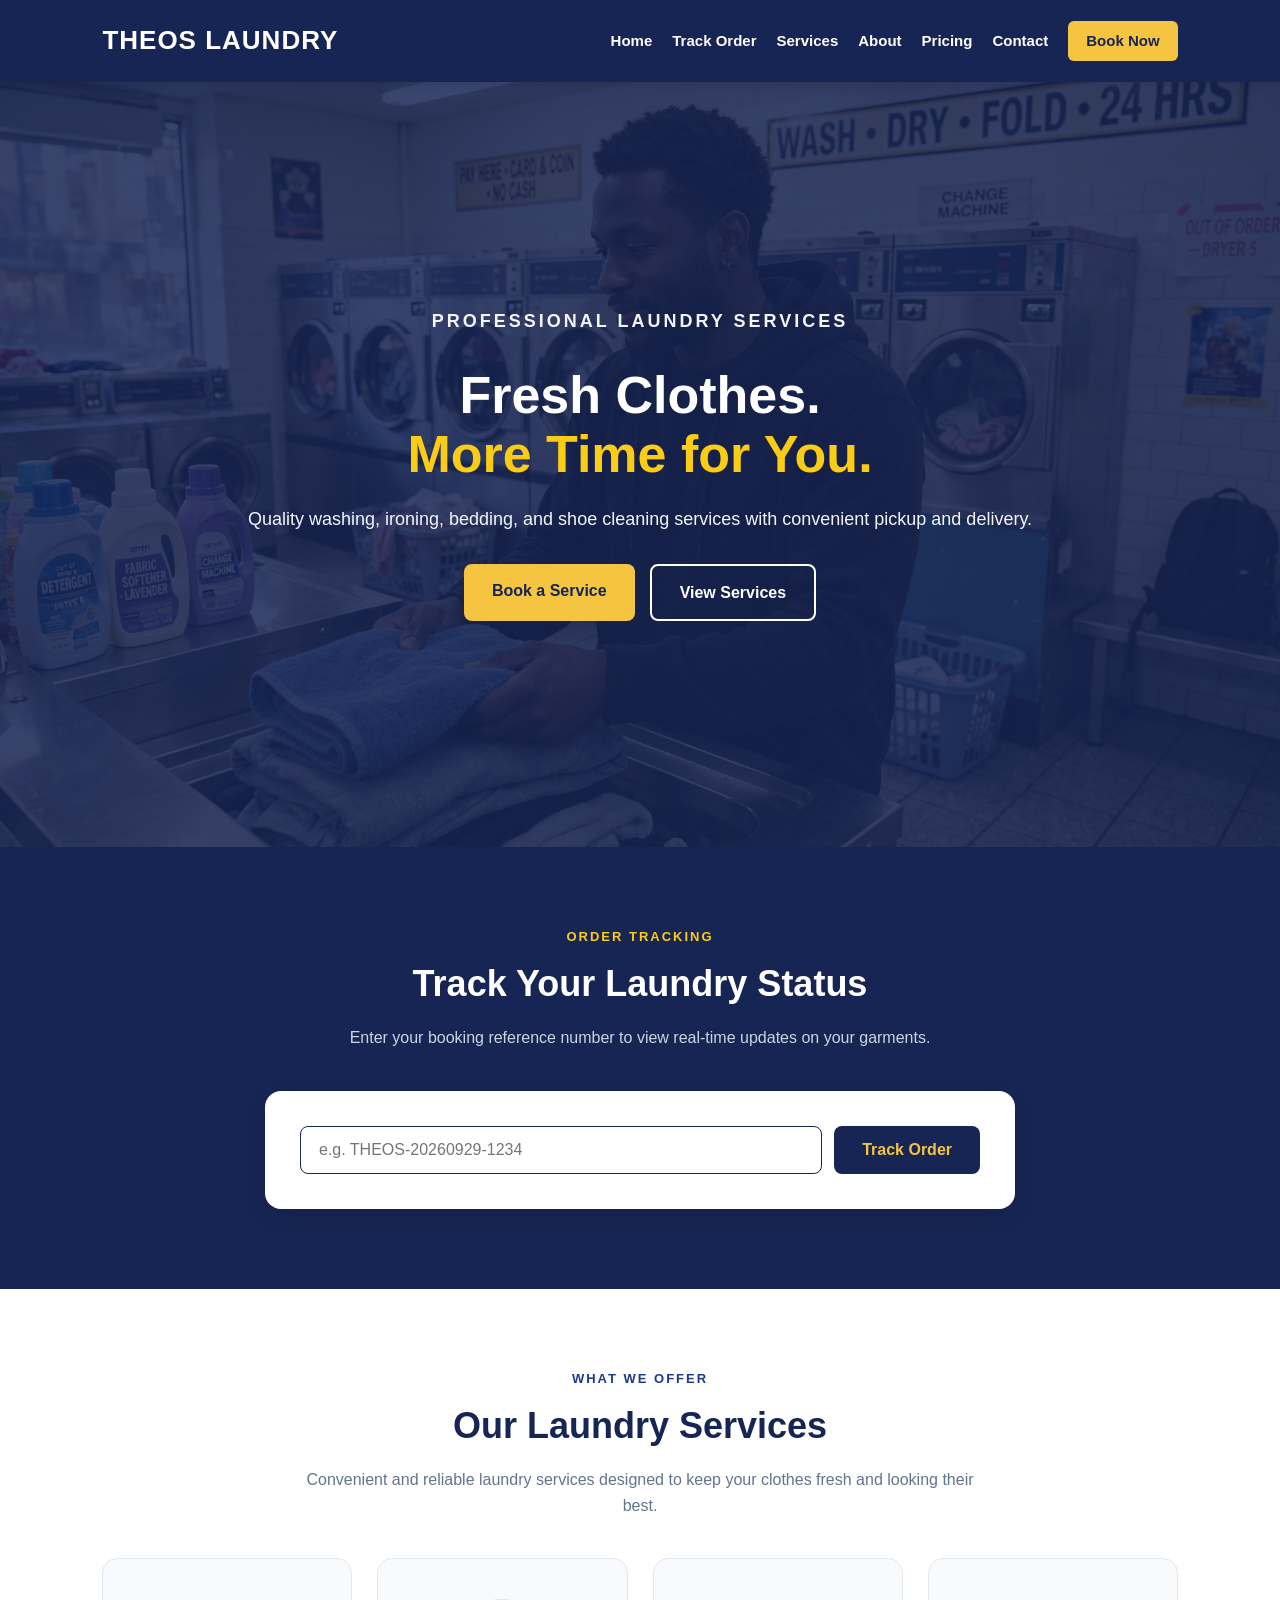
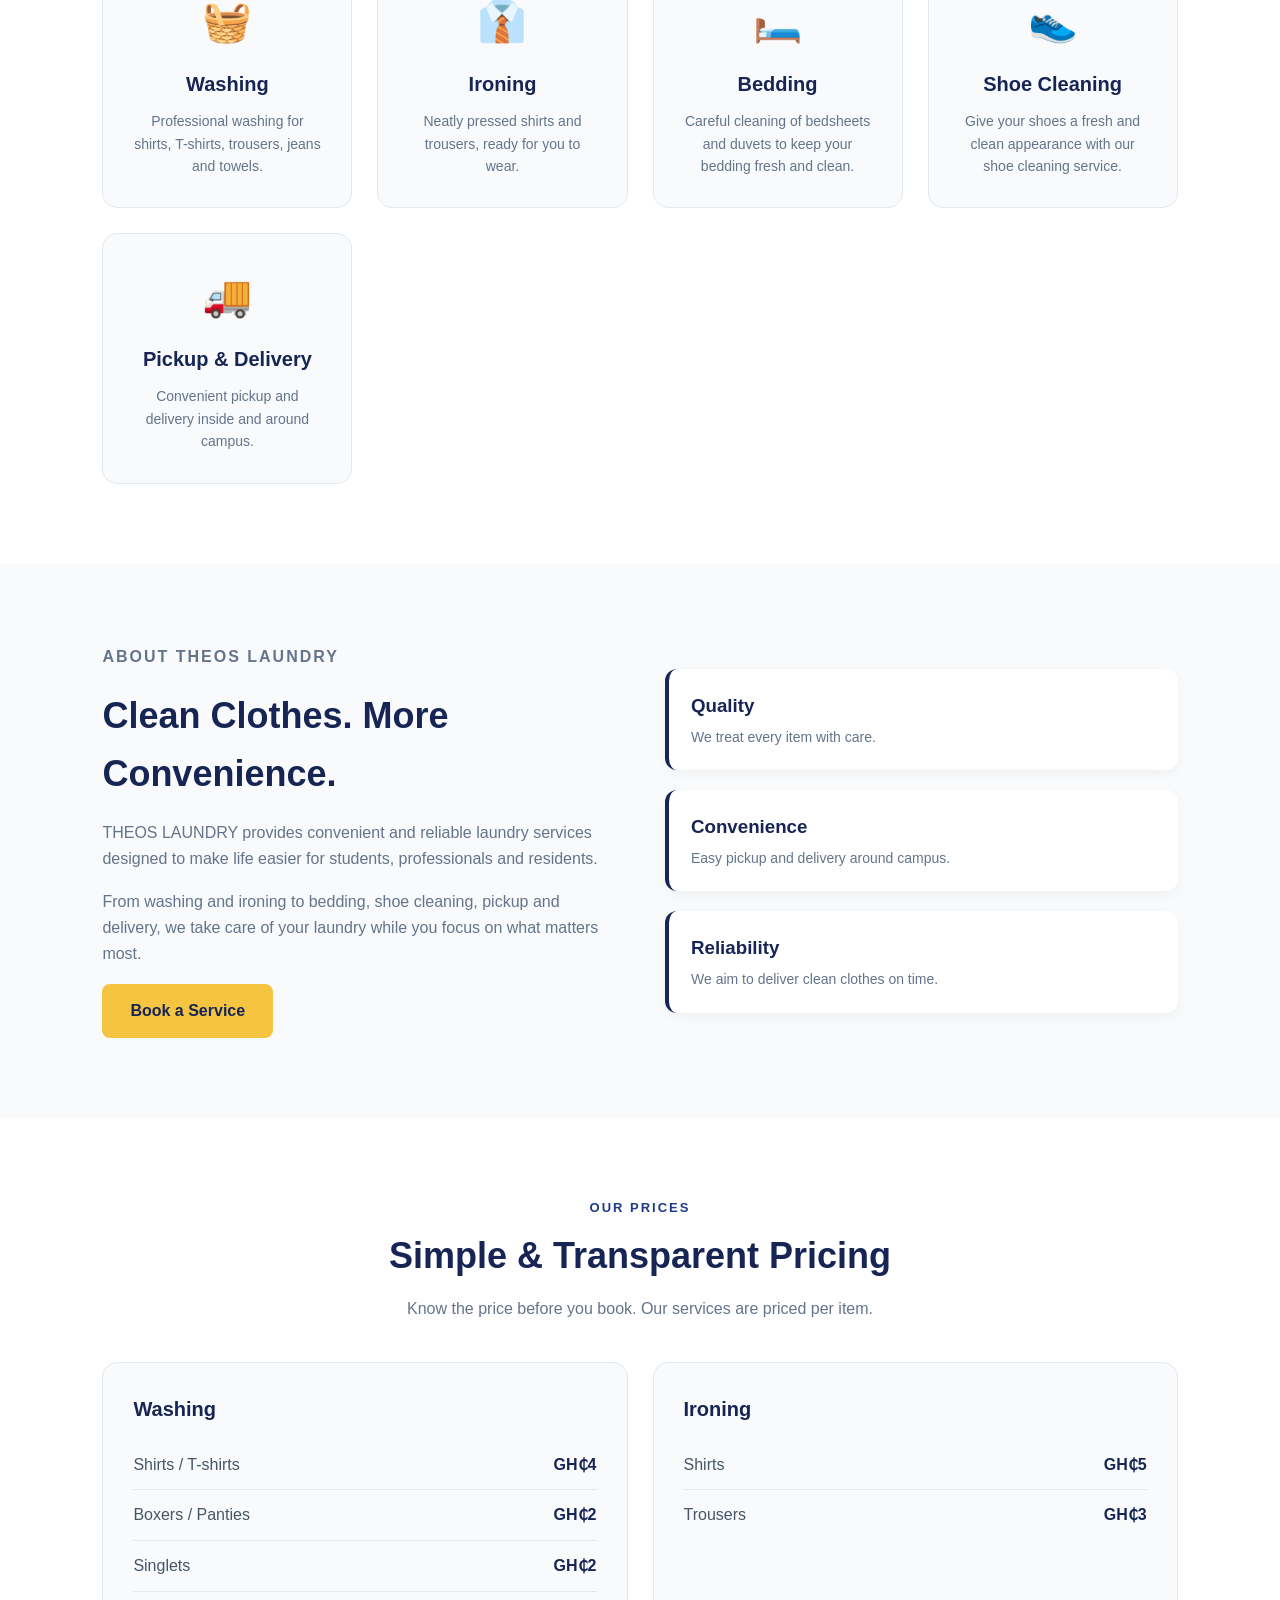
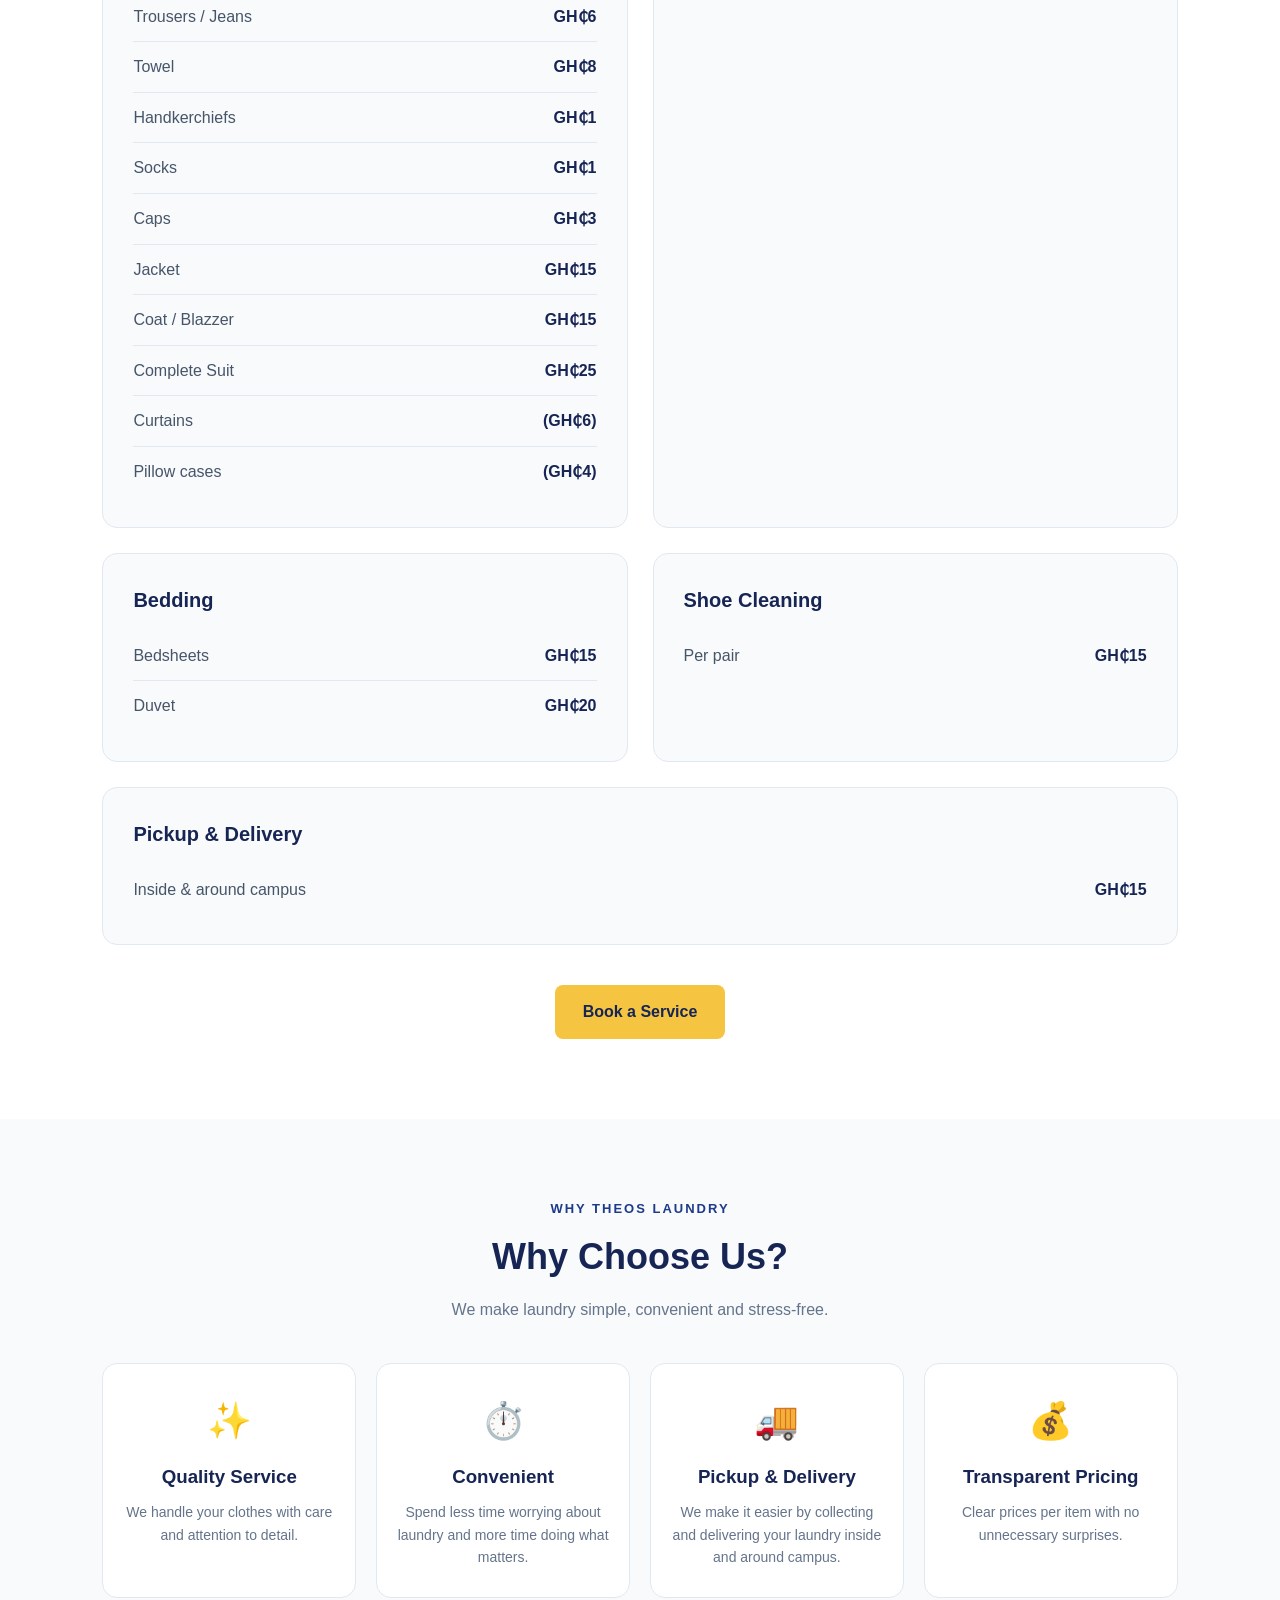
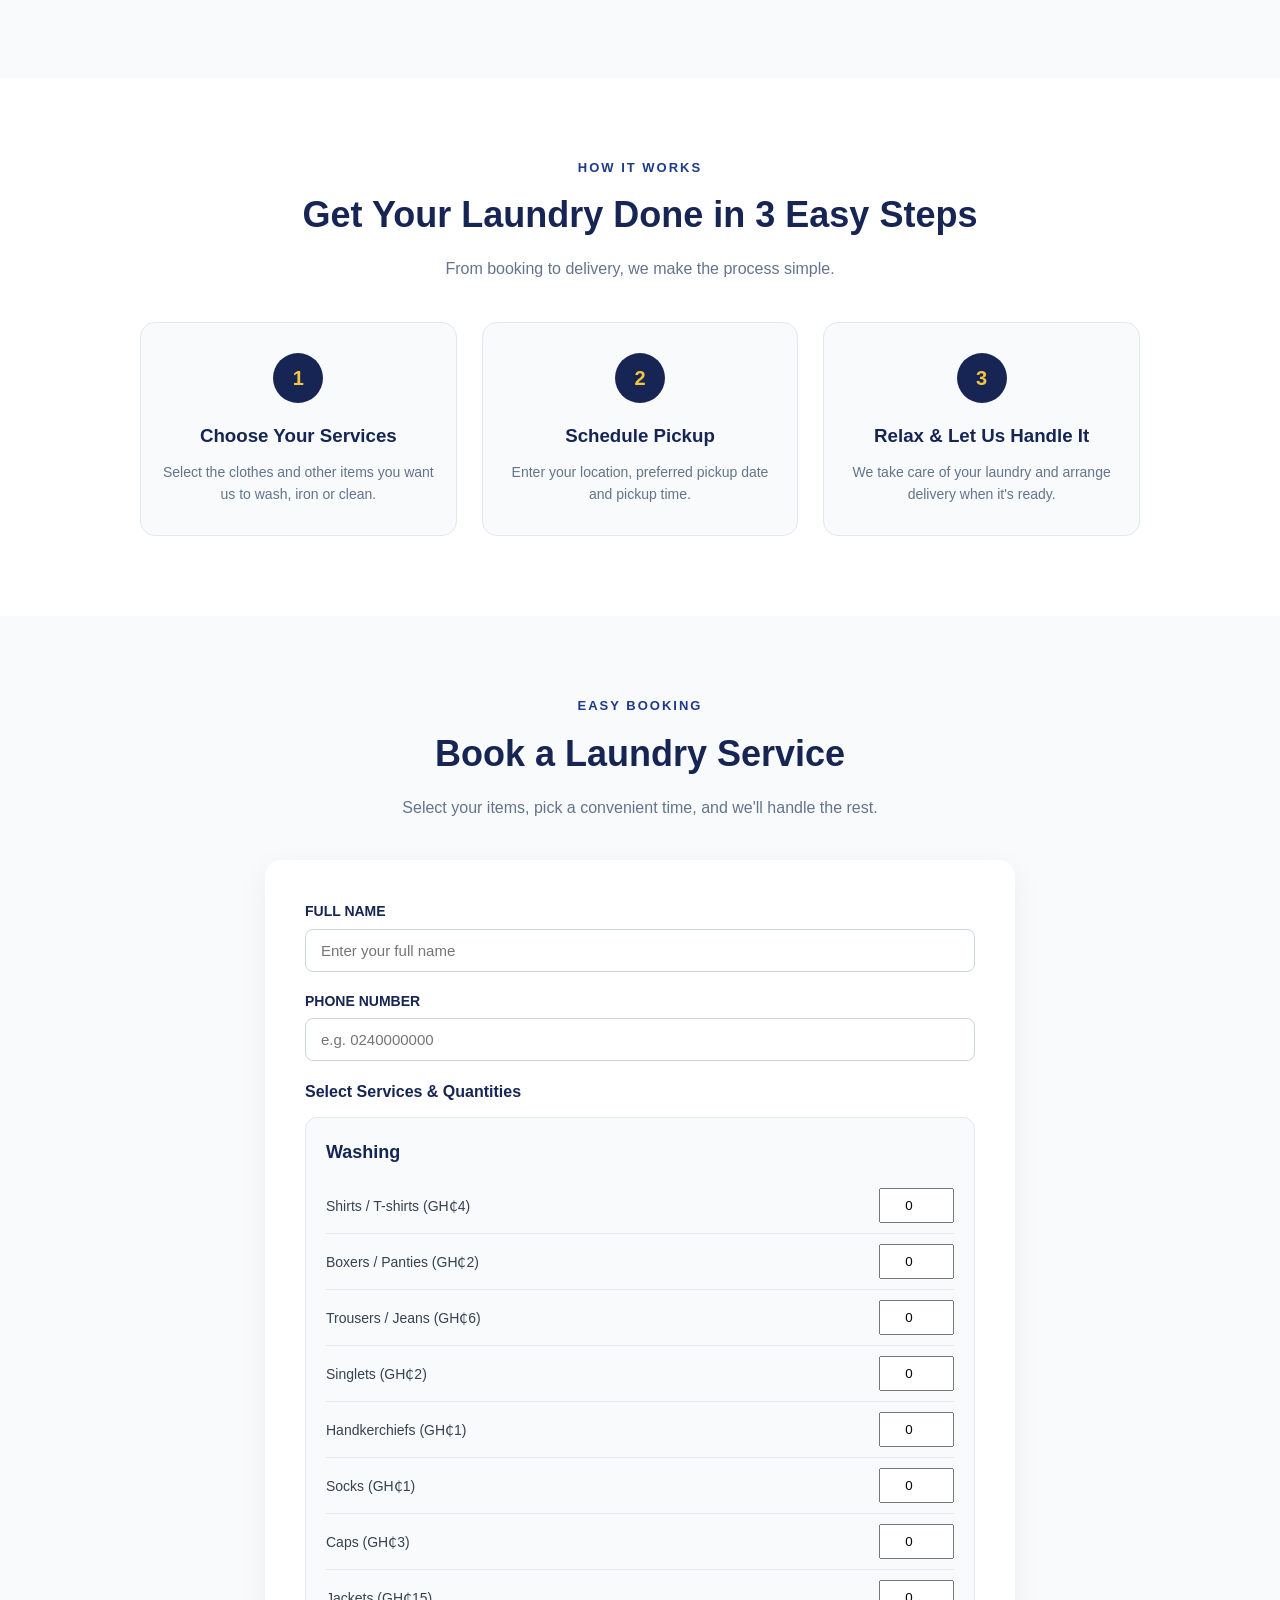
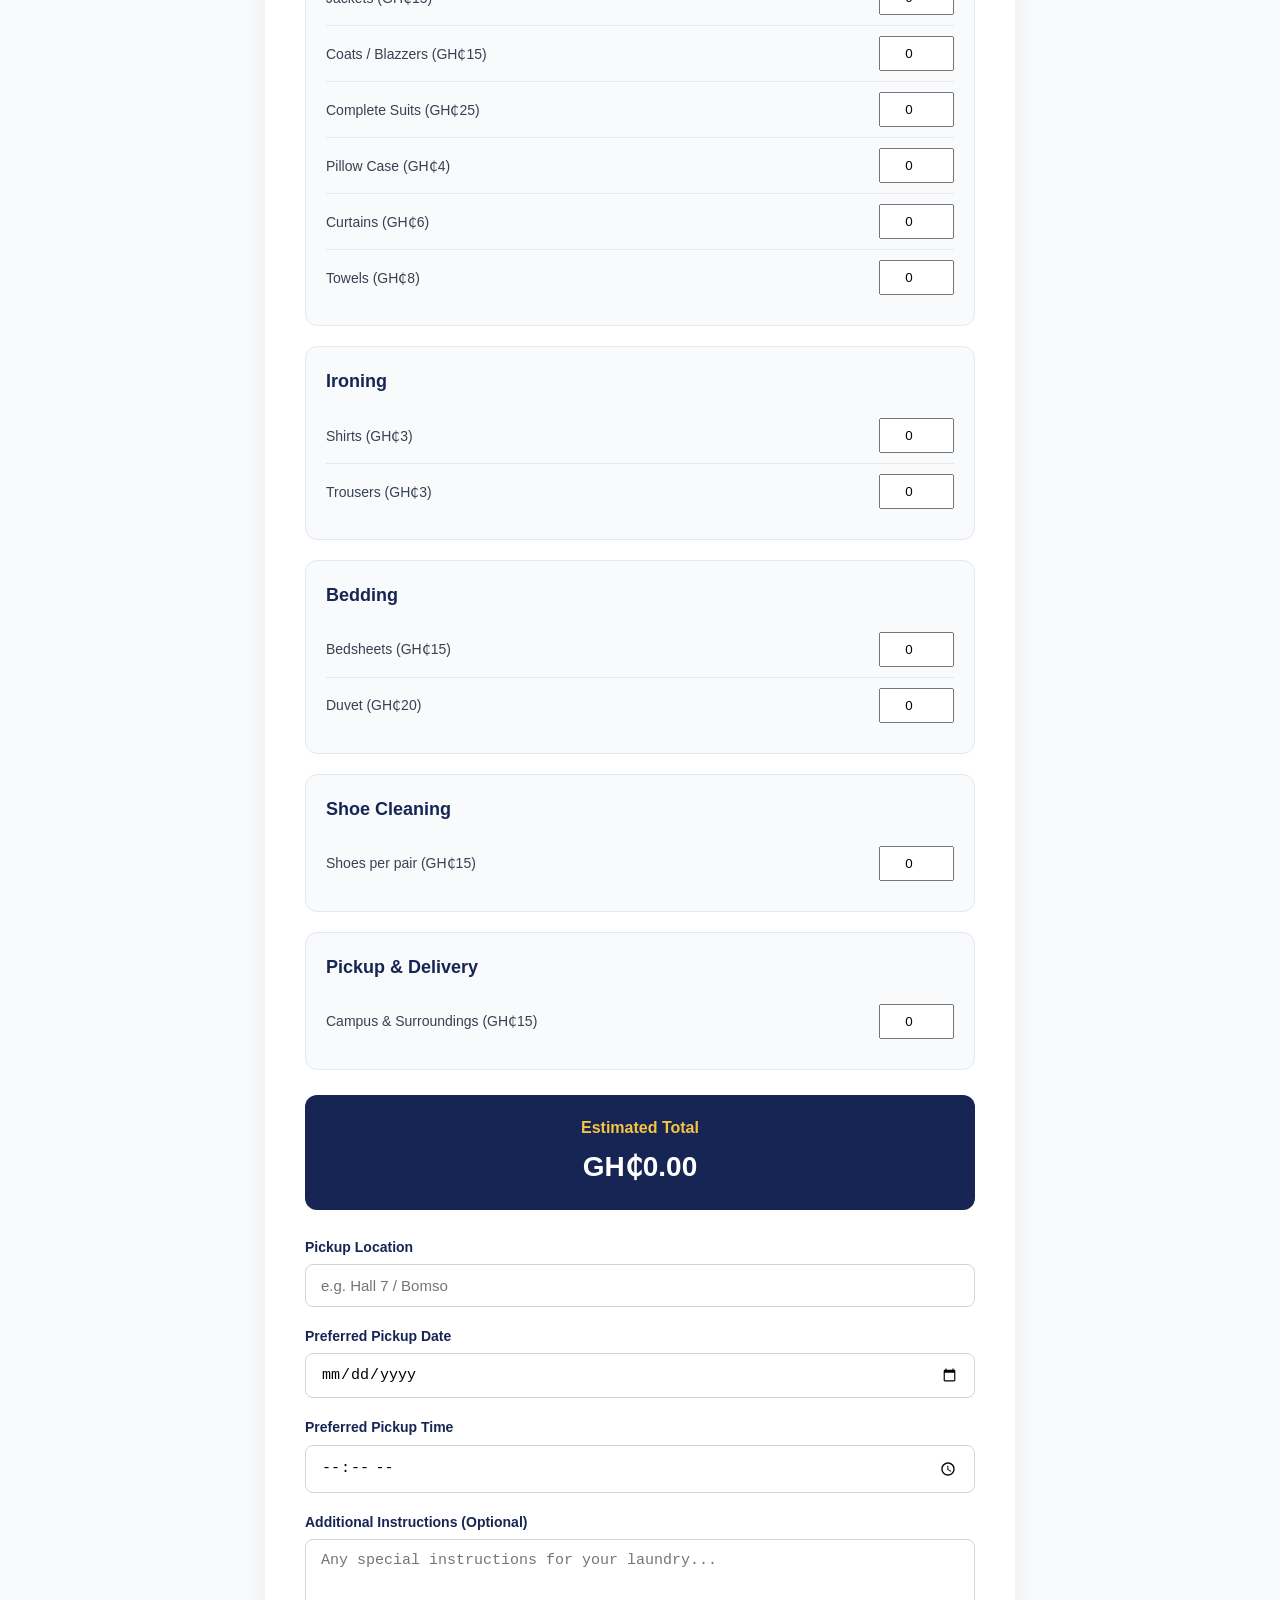
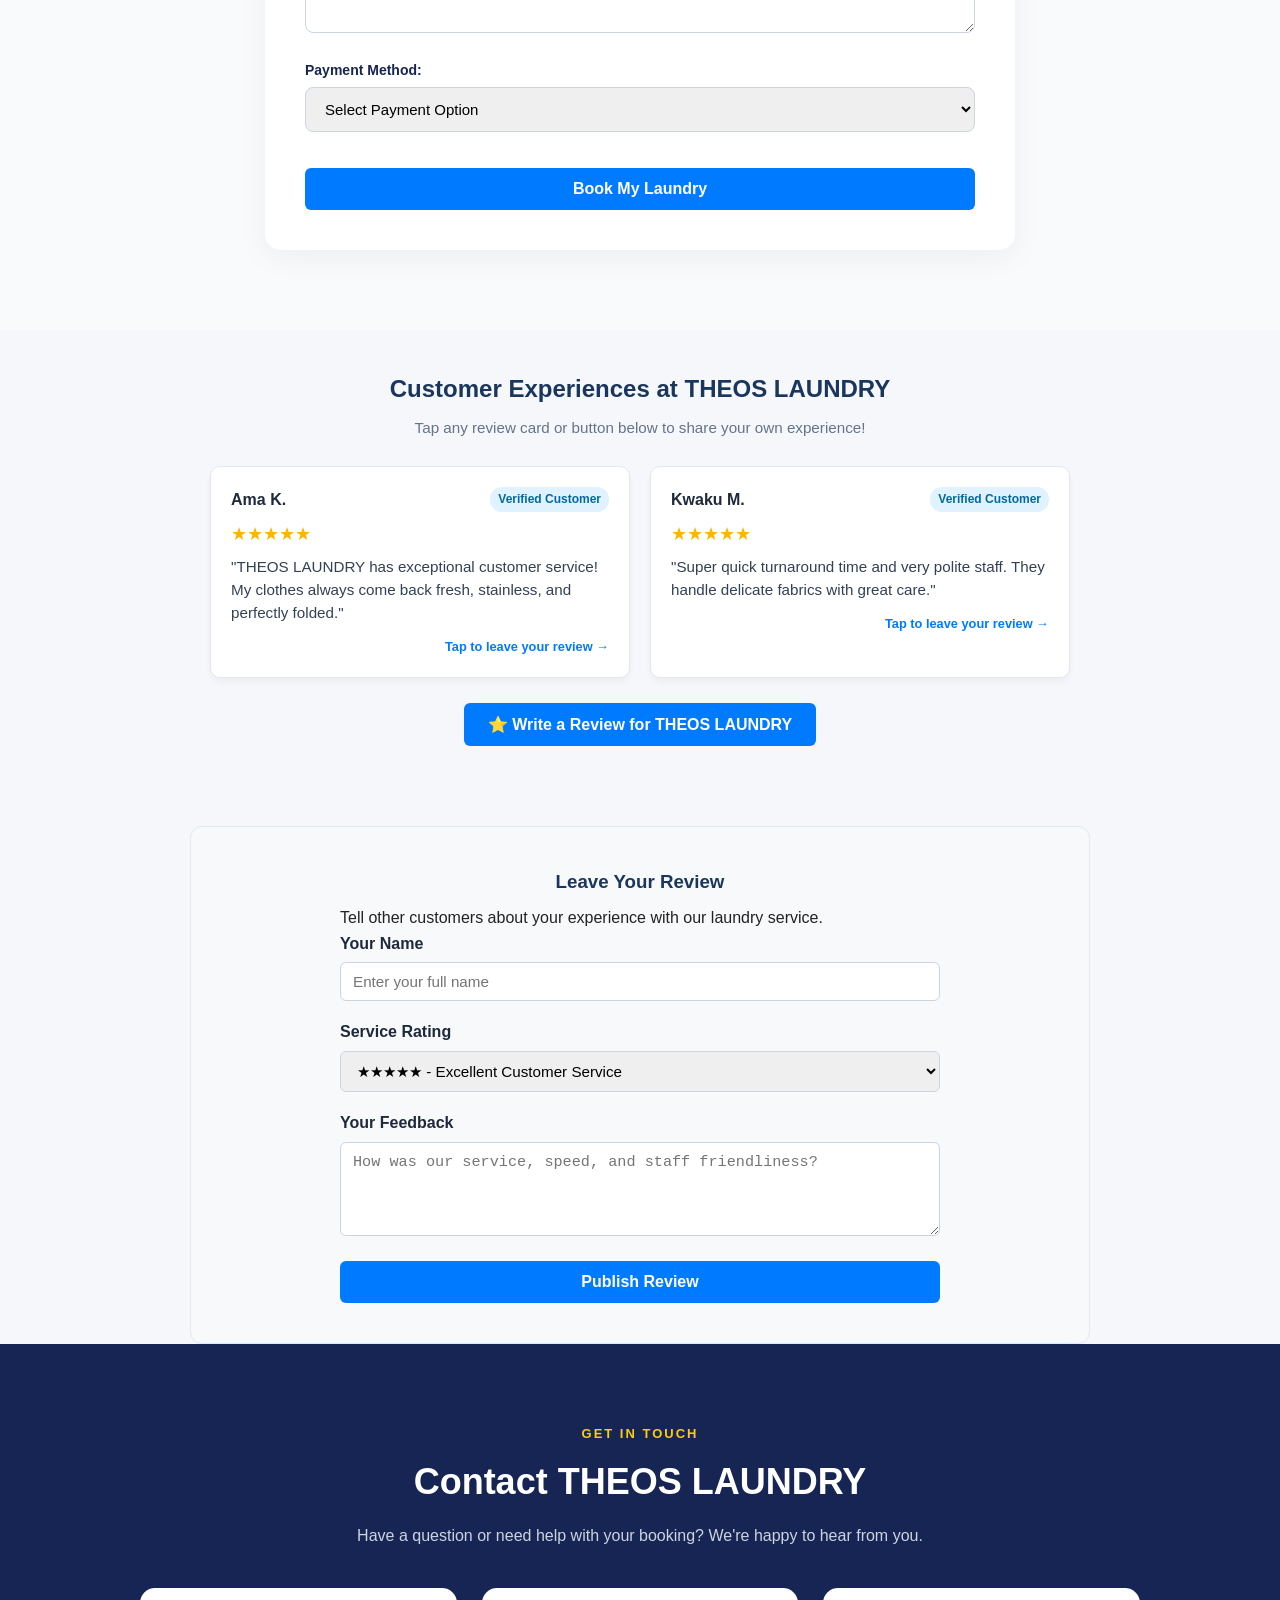
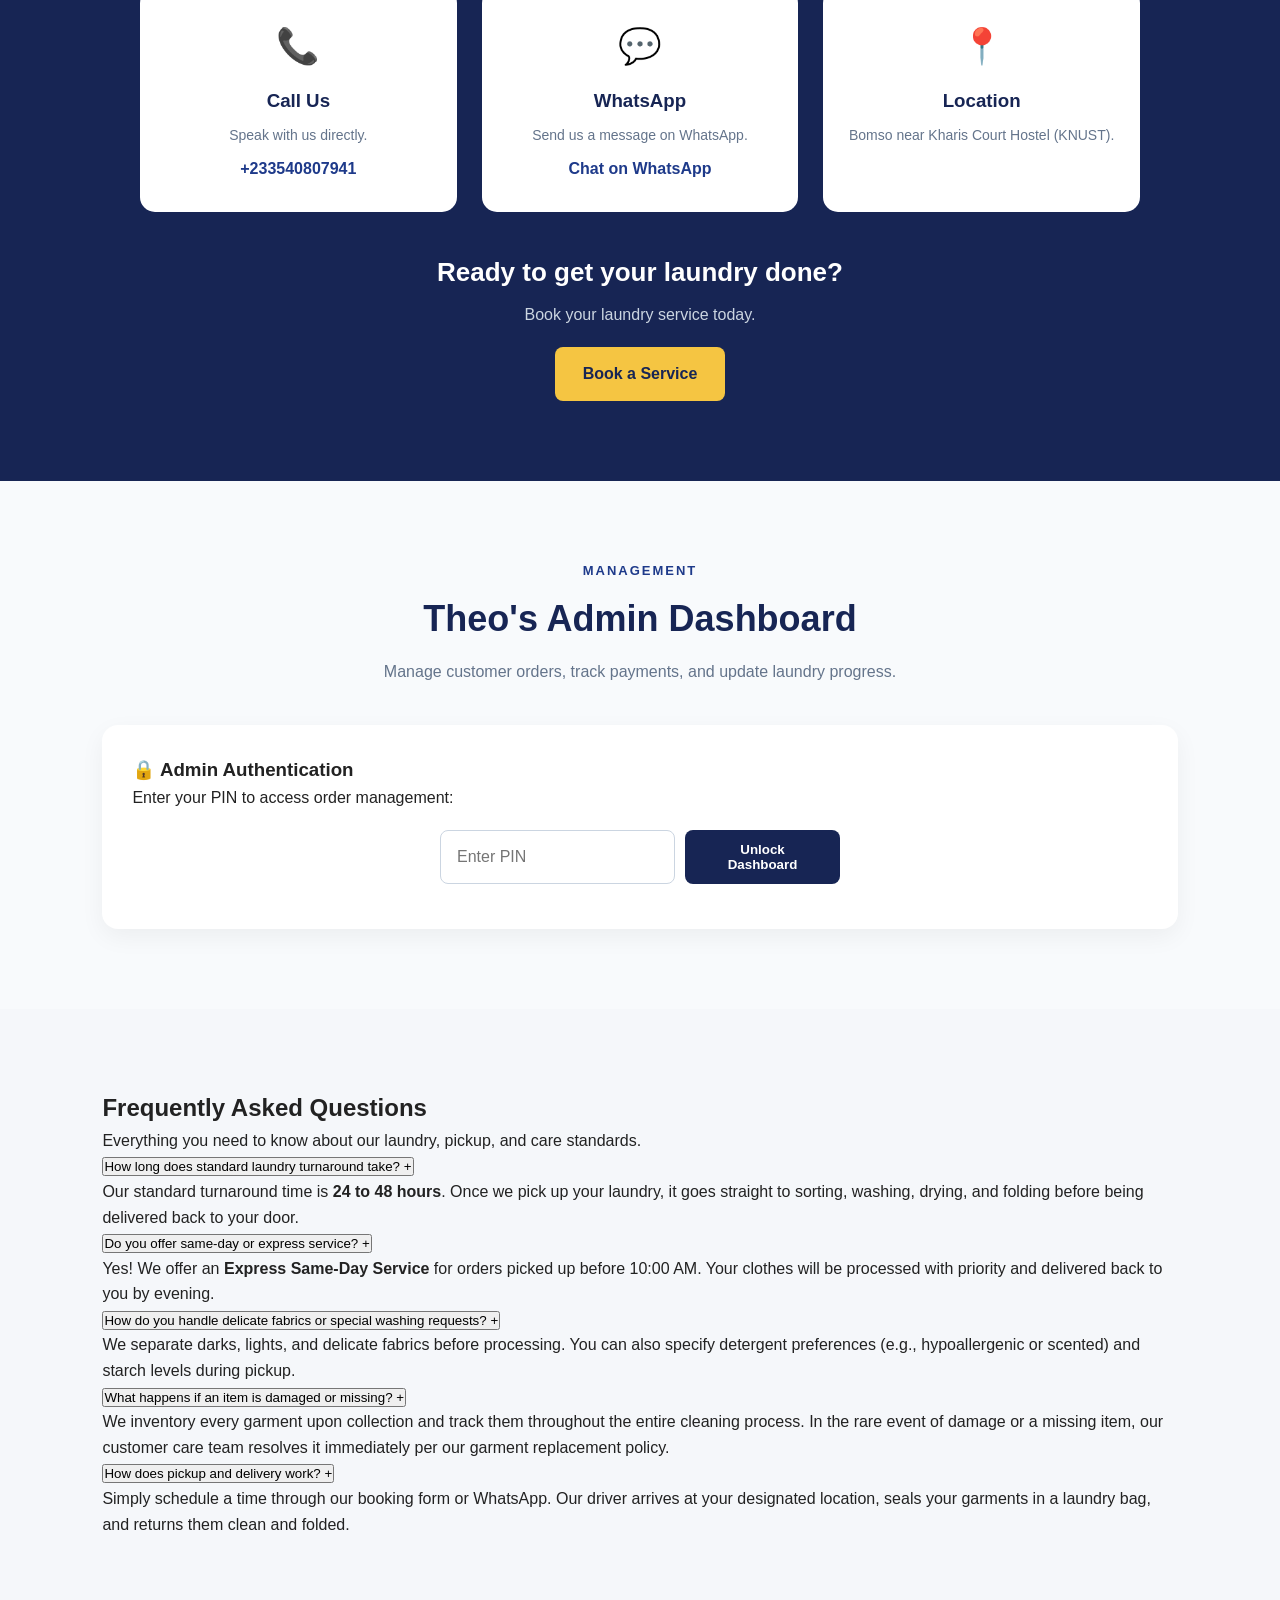
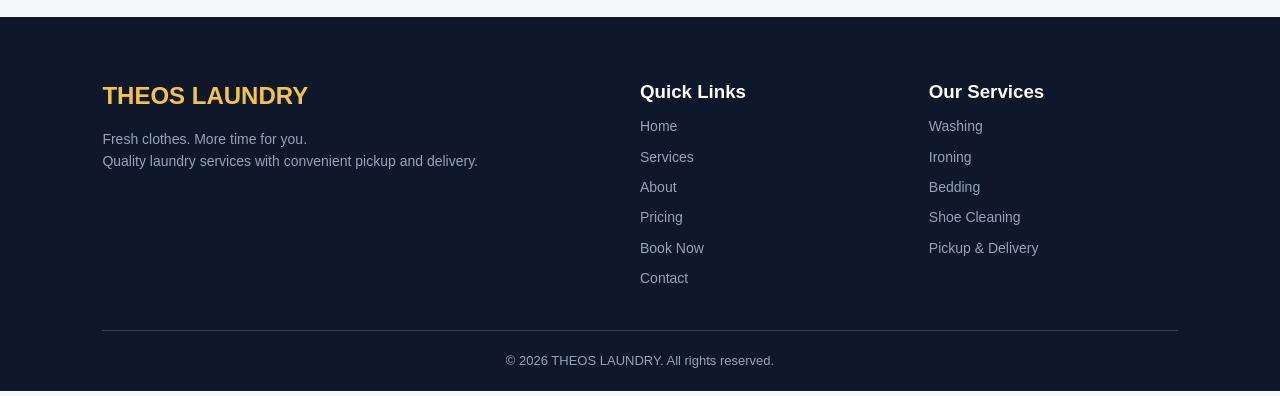
==== commit f1366b76: "Update index.html" ====
--- a/index.html
+++ b/index.html
@@ -683,6 +683,73 @@
             </div>
         </section>
 
+        <!-- THEOS LAUNDRY FAQ ACCORDION SECTION -->
+<section class="faq-section" id="faqSection">
+  <div class="faq-container">
+    <h2>Frequently Asked Questions</h2>
+    <p class="faq-subtitle">Everything you need to know about our laundry, pickup, and care standards.</p>
+
+    <div class="faq-accordion">
+      
+      <!-- FAQ Item 1 -->
+      <div class="faq-item">
+        <button class="faq-question" onclick="toggleFaq(this)">
+          <span>How long does standard laundry turnaround take?</span>
+          <span class="faq-icon">+</span>
+        </button>
+        <div class="faq-answer">
+          <p>Our standard turnaround time is <strong>24 to 48 hours</strong>. Once we pick up your laundry, it goes straight to sorting, washing, drying, and folding before being delivered back to your door.</p>
+        </div>
+      </div>
+
+      <!-- FAQ Item 2 -->
+      <div class="faq-item">
+        <button class="faq-question" onclick="toggleFaq(this)">
+          <span>Do you offer same-day or express service?</span>
+          <span class="faq-icon">+</span>
+        </button>
+        <div class="faq-answer">
+          <p>Yes! We offer an <strong>Express Same-Day Service</strong> for orders picked up before 10:00 AM. Your clothes will be processed with priority and delivered back to you by evening.</p>
+        </div>
+      </div>
+
+      <!-- FAQ Item 3 -->
+      <div class="faq-item">
+        <button class="faq-question" onclick="toggleFaq(this)">
+          <span>How do you handle delicate fabrics or special washing requests?</span>
+          <span class="faq-icon">+</span>
+        </button>
+        <div class="faq-answer">
+          <p>We separate darks, lights, and delicate fabrics before processing. You can also specify detergent preferences (e.g., hypoallergenic or scented) and starch levels during pickup.</p>
+        </div>
+      </div>
+
+      <!-- FAQ Item 4 -->
+      <div class="faq-item">
+        <button class="faq-question" onclick="toggleFaq(this)">
+          <span>What happens if an item is damaged or missing?</span>
+          <span class="faq-icon">+</span>
+        </button>
+        <div class="faq-answer">
+          <p>We inventory every garment upon collection and track them throughout the entire cleaning process. In the rare event of damage or a missing item, our customer care team resolves it immediately per our garment replacement policy.</p>
+        </div>
+      </div>
+
+      <!-- FAQ Item 5 -->
+      <div class="faq-item">
+        <button class="faq-question" onclick="toggleFaq(this)">
+          <span>How does pickup and delivery work?</span>
+          <span class="faq-icon">+</span>
+        </button>
+        <div class="faq-answer">
+          <p>Simply schedule a time through our booking form or WhatsApp. Our driver arrives at your designated location, seals your garments in a laundry bag, and returns them clean and folded.</p>
+        </div>
+      </div>
+
+    </div>
+  </div>
+</section>
+
     </main>
 
     <!-- FOOTER -->
--- a/style.css
+++ b/style.css
@@ -1165,119 +1165,190 @@
     }
 }
 
-/* =========================
-   CUSTOMER REVIEWS
-========================= */
-
-#reviews {
-    padding: 100px 8%;
-    background: #f8fafc;
-}
-
-.review-form-container {
-    max-width: 650px;
-    margin: auto;
-    background: white;
-    padding: 35px;
-    border-radius: 18px;
-    box-shadow: 0 10px 30px rgba(15, 23, 42, 0.08);
+/* --- THEOS LAUNDRY REVIEW SECTION STYLES --- */
+:root {
+  --primary-blue: #007bff;
+  --hover-blue: #0056b3;
+  --star-gold: #ffb400;
+  --bg-light: #f8f9fa;
+  --card-border: #e2e8f0;
+}
+
+/* Common Layout */
+.reviews-display-section,
+.review-form-section {
+  font-family: 'Segoe UI', Arial, sans-serif;
+  padding: 40px 20px;
+  max-width: 900px;
+  margin: 0 auto;
+}
+
+.reviews-display-section h2,
+.review-form-section h3 {
+  text-align: center;
+  color: #1a365d;
+  margin-bottom: 8px;
+}
+
+.section-subtitle {
+  text-align: center;
+  color: #64748b;
+  margin-bottom: 25px;
+  font-size: 0.95rem;
+}
+
+/* Grid of Visible Customer Reviews */
+.reviews-grid {
+  display: grid;
+  grid-template-columns: repeat(auto-fit, minmax(280px, 1fr));
+  gap: 20px;
+}
+
+.review-card {
+  background: #ffffff;
+  border: 1px solid var(--card-border);
+  border-radius: 10px;
+  padding: 20px;
+  box-shadow: 0 4px 6px rgba(0, 0, 0, 0.04);
+  position: relative;
+}
+
+/* Clickable behavior for review cards */
+.clickable-card {
+  cursor: pointer;
+  transition: transform 0.2s ease, box-shadow 0.2s ease, border-color 0.2s ease;
+}
+
+.clickable-card:hover {
+  transform: translateY(-4px);
+  box-shadow: 0 8px 16px rgba(0, 0, 0, 0.08);
+  border-color: var(--primary-blue);
+}
+
+.card-header {
+  display: flex;
+  justify-content: space-between;
+  align-items: center;
+  margin-bottom: 8px;
+}
+
+.customer-name {
+  font-weight: bold;
+  color: #1e293b;
+}
+
+.badge {
+  background-color: #e0f2fe;
+  color: #0369a1;
+  font-size: 0.75rem;
+  padding: 3px 8px;
+  border-radius: 12px;
+  font-weight: 600;
+}
+
+.stars {
+  color: var(--star-gold);
+  font-size: 1.1rem;
+  margin-bottom: 8px;
+}
+
+.review-text {
+  color: #334155;
+  font-size: 0.95rem;
+  line-height: 1.5;
+  margin-bottom: 12px;
+}
+
+.card-action {
+  font-size: 0.8rem;
+  color: var(--primary-blue);
+  font-weight: 600;
+  text-align: right;
+}
+
+/* Action Button */
+.cta-review-btn {
+  background-color: var(--primary-blue);
+  color: #ffffff;
+  border: none;
+  padding: 12px 24px;
+  font-size: 1rem;
+  font-weight: 600;
+  border-radius: 6px;
+  cursor: pointer;
+  transition: background-color 0.2s ease;
+}
+
+.cta-review-btn:hover {
+  background-color: var(--hover-blue);
+}
+
+/* Target Form Section */
+.review-form-section {
+  background-color: var(--bg-light);
+  border-radius: 12px;
+  margin-top: 40px;
+  border: 1px solid var(--card-border);
+}
+
+.form-container {
+  max-width: 600px;
+  margin: 0 auto;
 }
 
 .form-group {
-    margin-bottom: 22px;
+  margin-bottom: 18px;
 }
 
 .form-group label {
-    display: block;
-    margin-bottom: 8px;
-    color: #172554;
-    font-weight: 600;
+  display: block;
+  font-weight: 600;
+  margin-bottom: 6px;
+  color: #1e293b;
 }
 
 .form-group input,
+.form-group select,
 .form-group textarea {
-    width: 100%;
-    padding: 14px 16px;
-    border: 1px solid #cbd5e1;
-    border-radius: 9px;
-    font-size: 16px;
-    box-sizing: border-box;
+  width: 100%;
+  padding: 10px 12px;
+  border: 1px solid #cbd5e1;
+  border-radius: 6px;
+  font-size: 0.95rem;
+  box-sizing: border-box;
 }
 
 .form-group input:focus,
+.form-group select:focus,
 .form-group textarea:focus {
-    outline: none;
-    border-color: #172554;
-    box-shadow: 0 0 0 3px rgba(23, 37, 84, 0.08);
-}
-
-.star-rating {
-    display: flex;
-    gap: 5px;
-}
-
-.star-rating button {
-    border: none;
-    background: transparent;
-    color: #cbd5e1;
-    font-size: 36px;
-    cursor: pointer;
-    padding: 0;
-    transition: 0.2s ease;
-}
-
-.star-rating button:hover {
-    transform: scale(1.15);
-}
-
-.star-rating button.selected {
-    color: #facc15;
-}
-
-.review-submit {
-    width: 100%;
-    padding: 15px;
-    border: none;
-    border-radius: 9px;
-    background: #172554;
-    color: white;
-    font-size: 16px;
-    font-weight: 700;
-    cursor: pointer;
-    transition: 0.3s ease;
-}
-
-.review-submit:hover {
-    background: #1e3a8a;
-    transform: translateY(-2px);
-}
-
-.review-success {
-    display: none;
-    margin-top: 20px;
-    padding: 15px;
-    border-radius: 9px;
-    background: #dcfce7;
-    color: #166534;
-    text-align: center;
-    font-weight: 600;
-}
-
-
-/* Mobile */
-
-@media (max-width: 600px) {
-
-    #reviews {
-        padding: 70px 6%;
-    }
-
-    .review-form-container {
-        padding: 25px 20px;
-    }
-
-    .star-rating button {
-        font-size: 32px;
-    }
-
-}
+  outline: none;
+  border-color: var(--primary-blue);
+  box-shadow: 0 0 0 3px rgba(0, 123, 255, 0.15);
+}
+
+.submit-btn {
+  width: 100%;
+  background-color: var(--primary-blue);
+  color: white;
+  border: none;
+  padding: 12px;
+  font-size: 1rem;
+  font-weight: bold;
+  border-radius: 6px;
+  cursor: pointer;
+}
+
+.submit-btn:hover {
+  background-color: var(--hover-blue);
+}
+
+.success-alert {
+  display: none;
+  margin-top: 15px;
+  padding: 12px;
+  background-color: #d1e7dd;
+  color: #0f5132;
+  border-radius: 6px;
+  text-align: center;
+  font-weight: 600;
+}
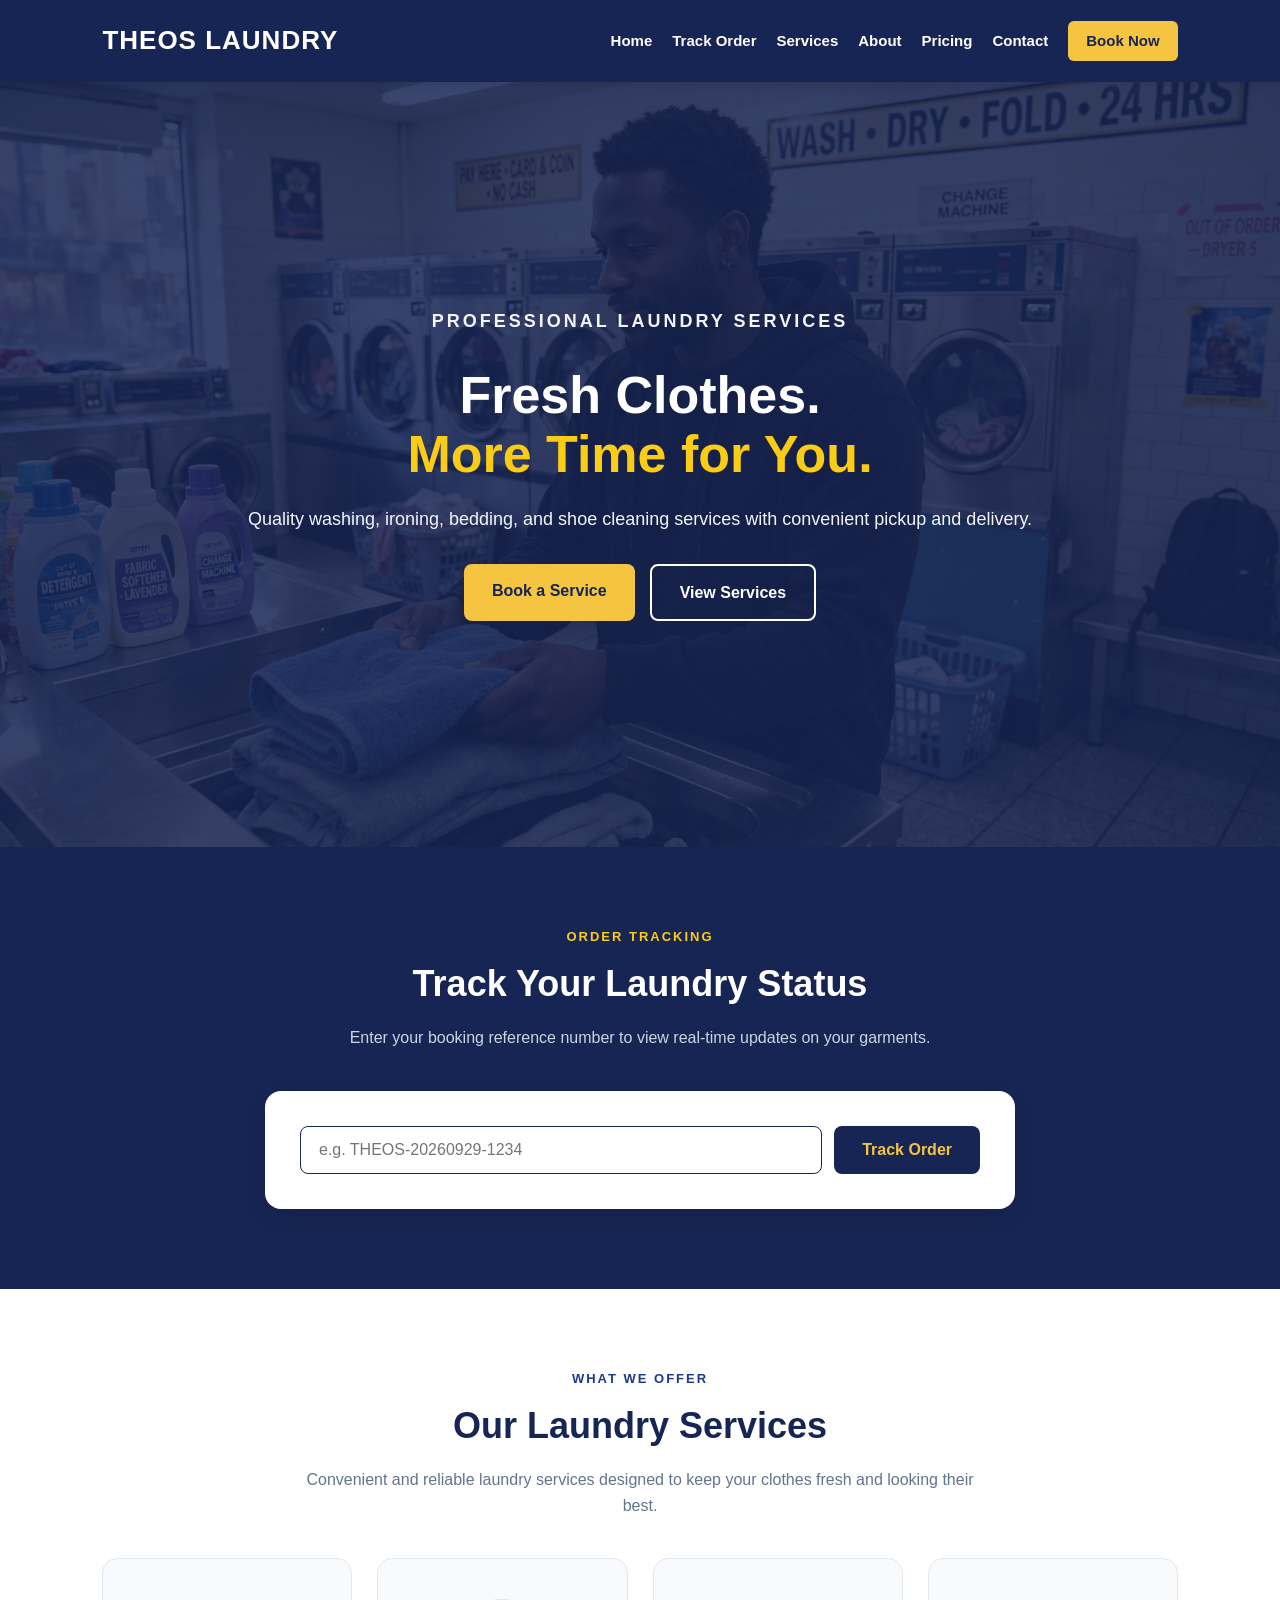
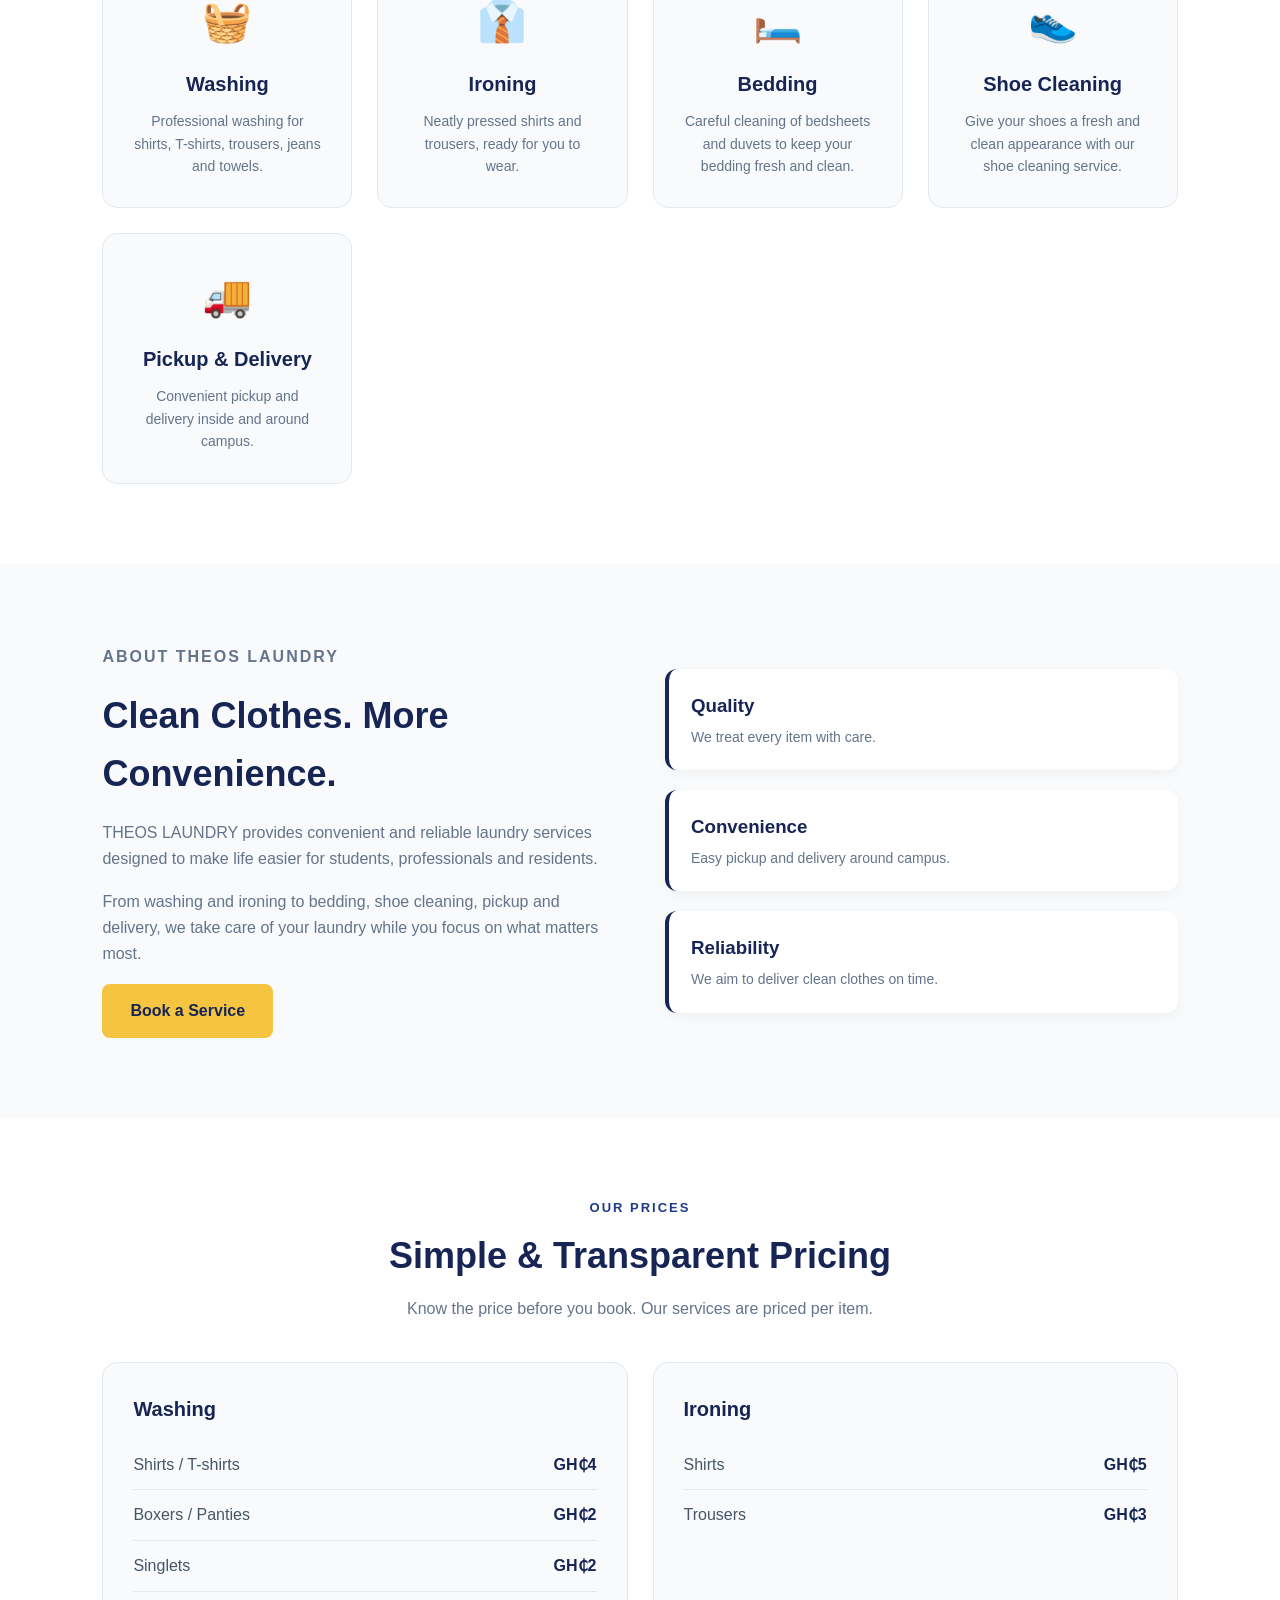
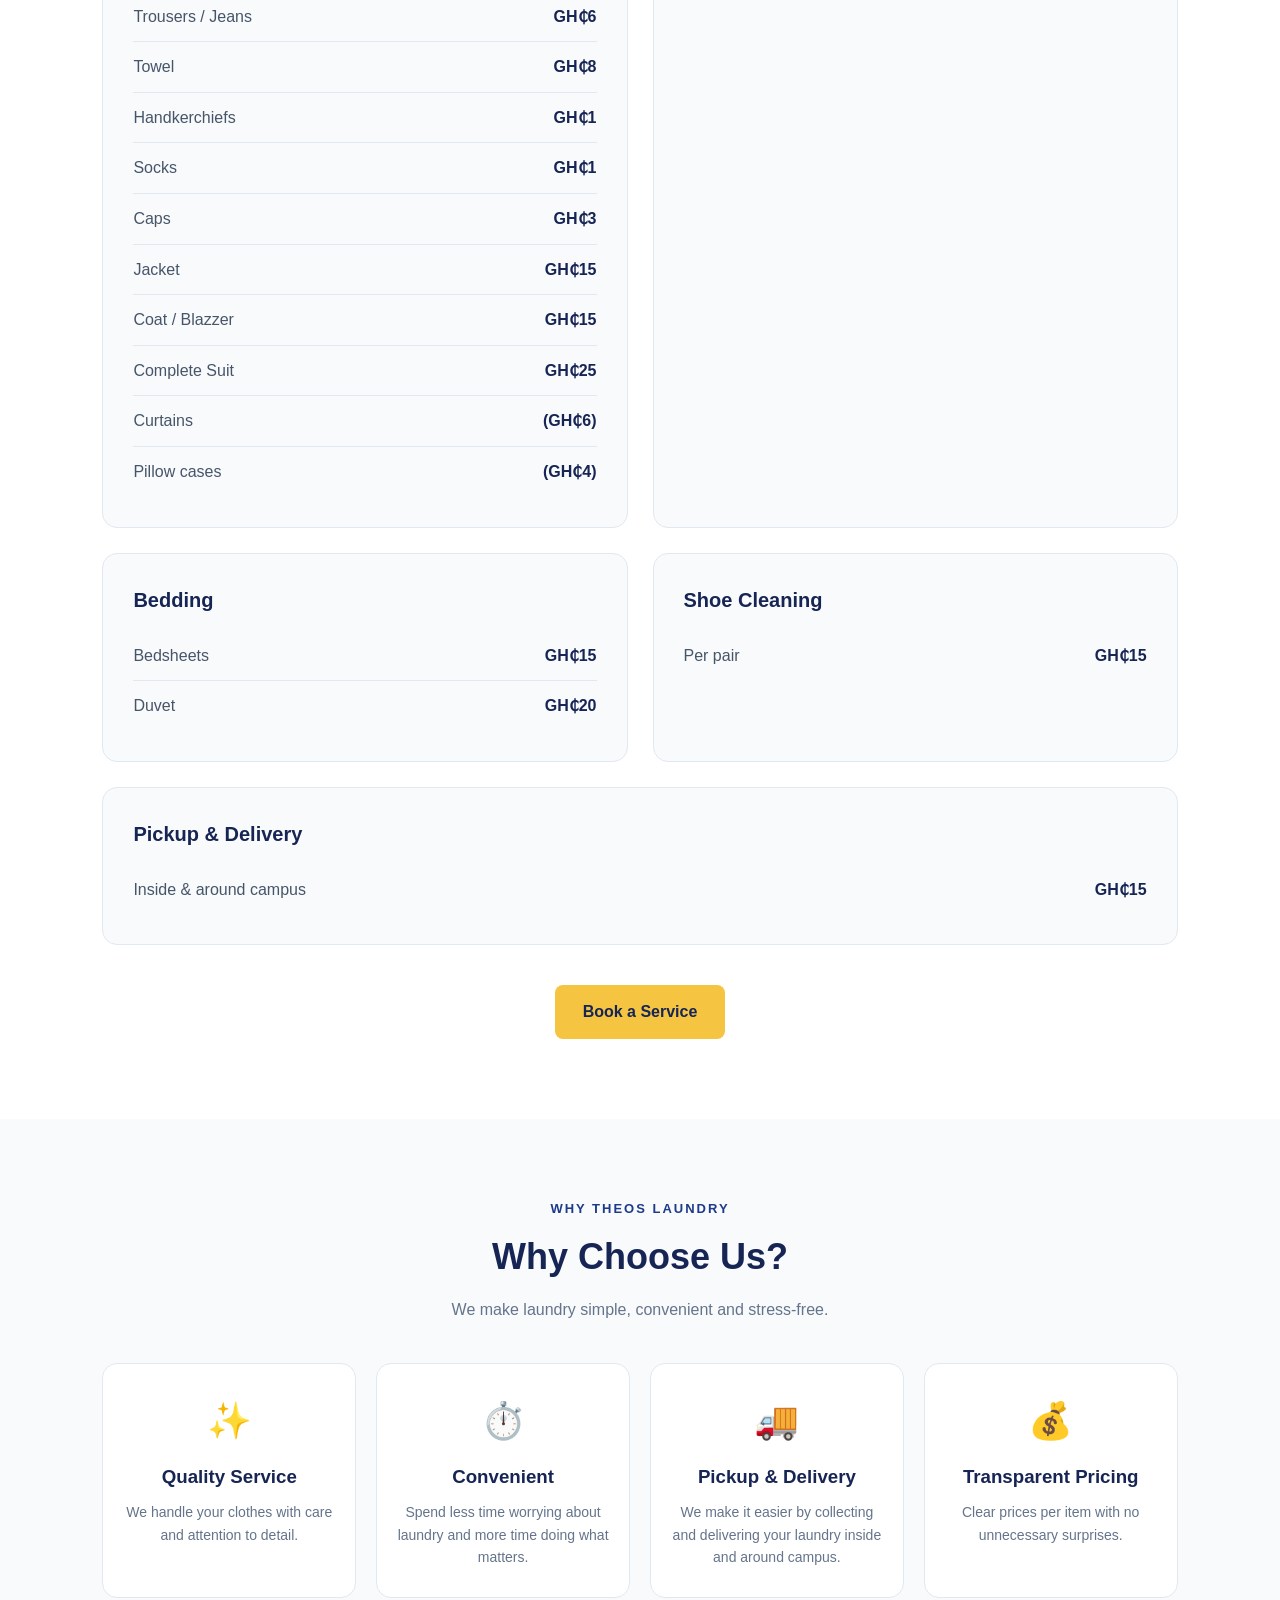
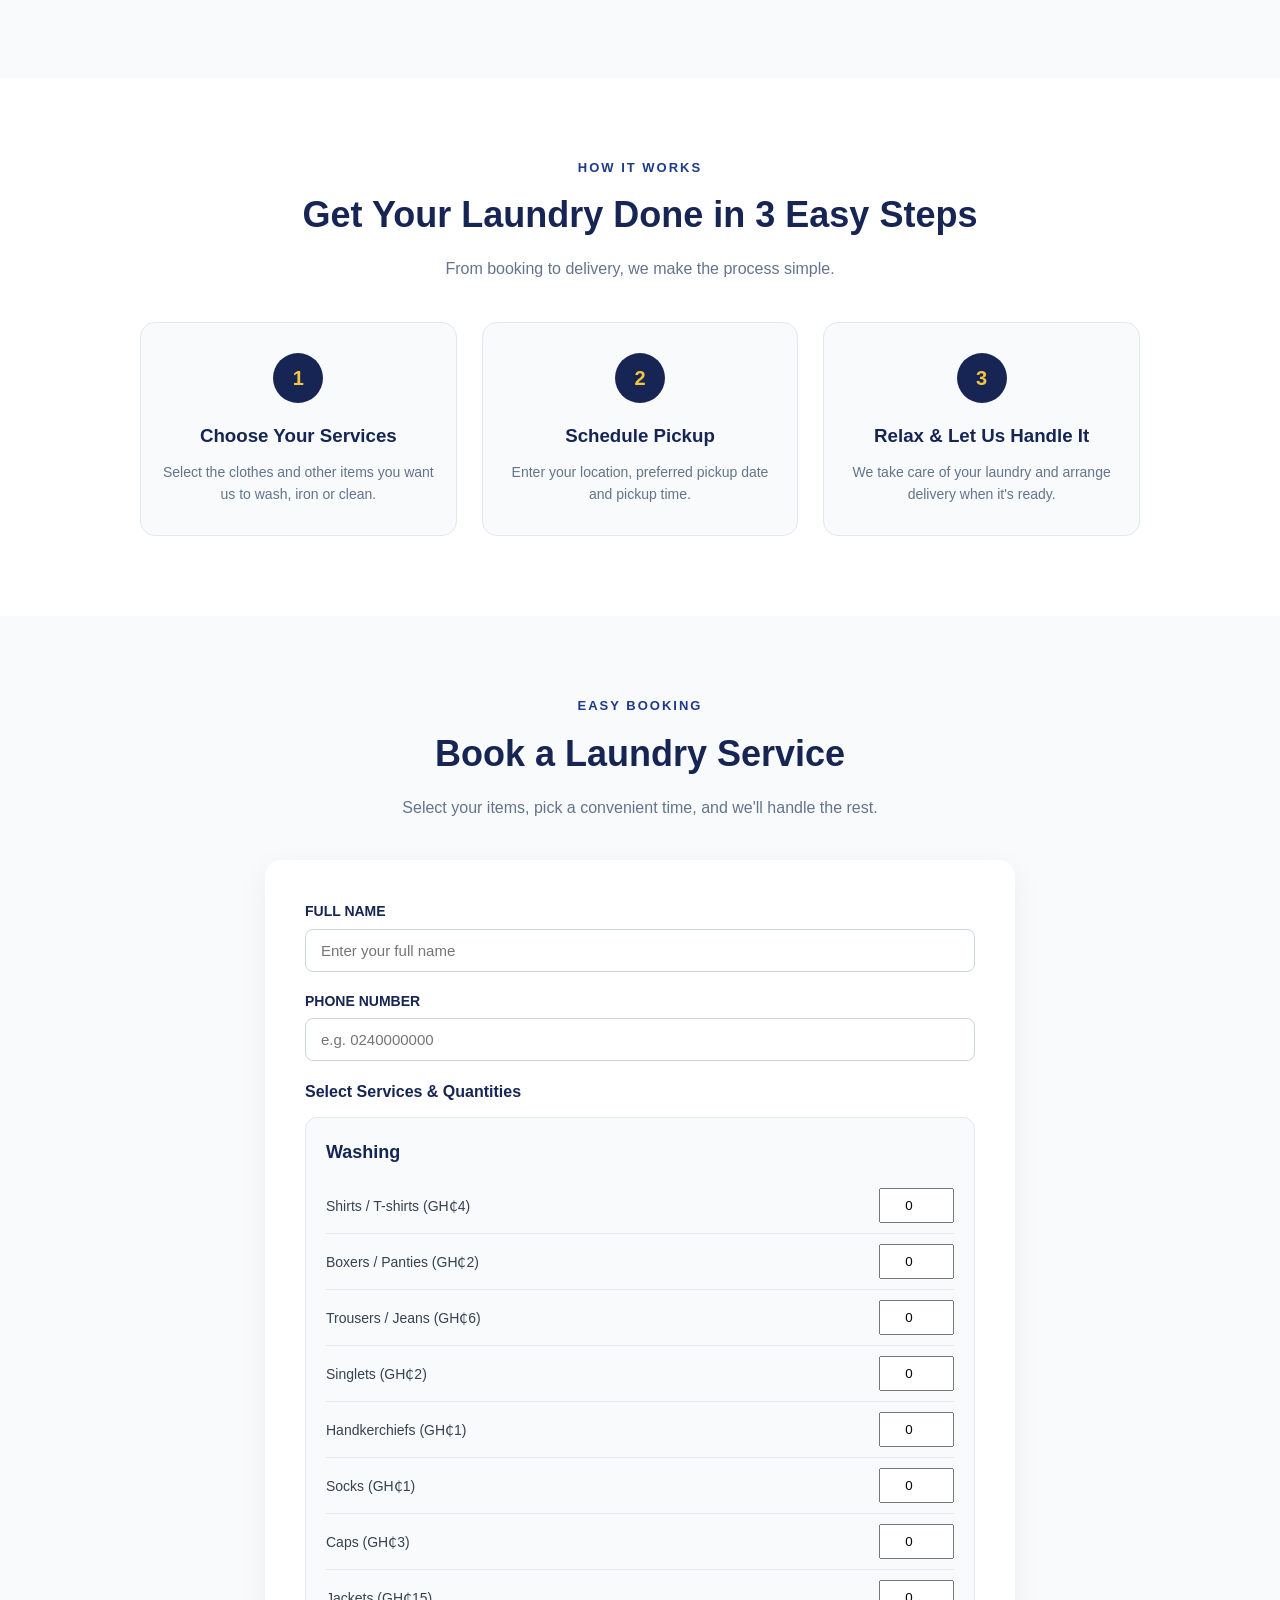
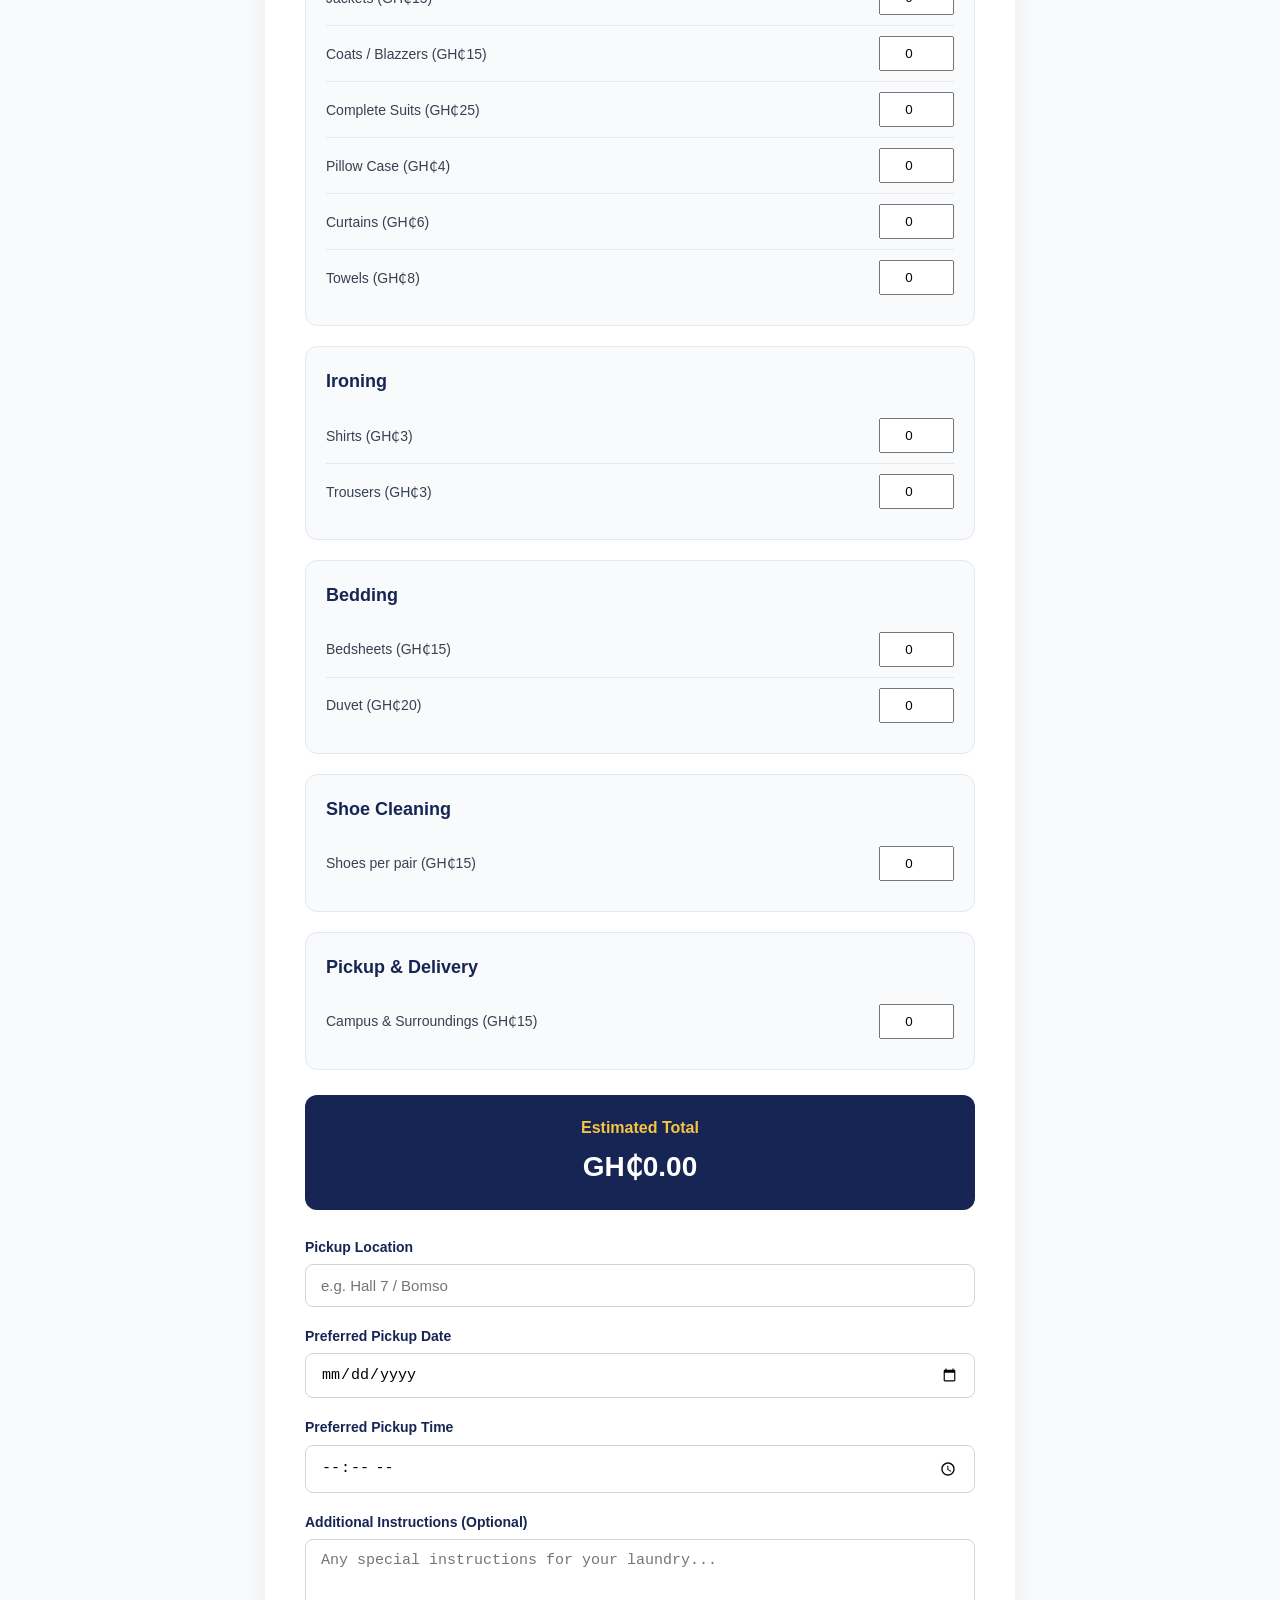
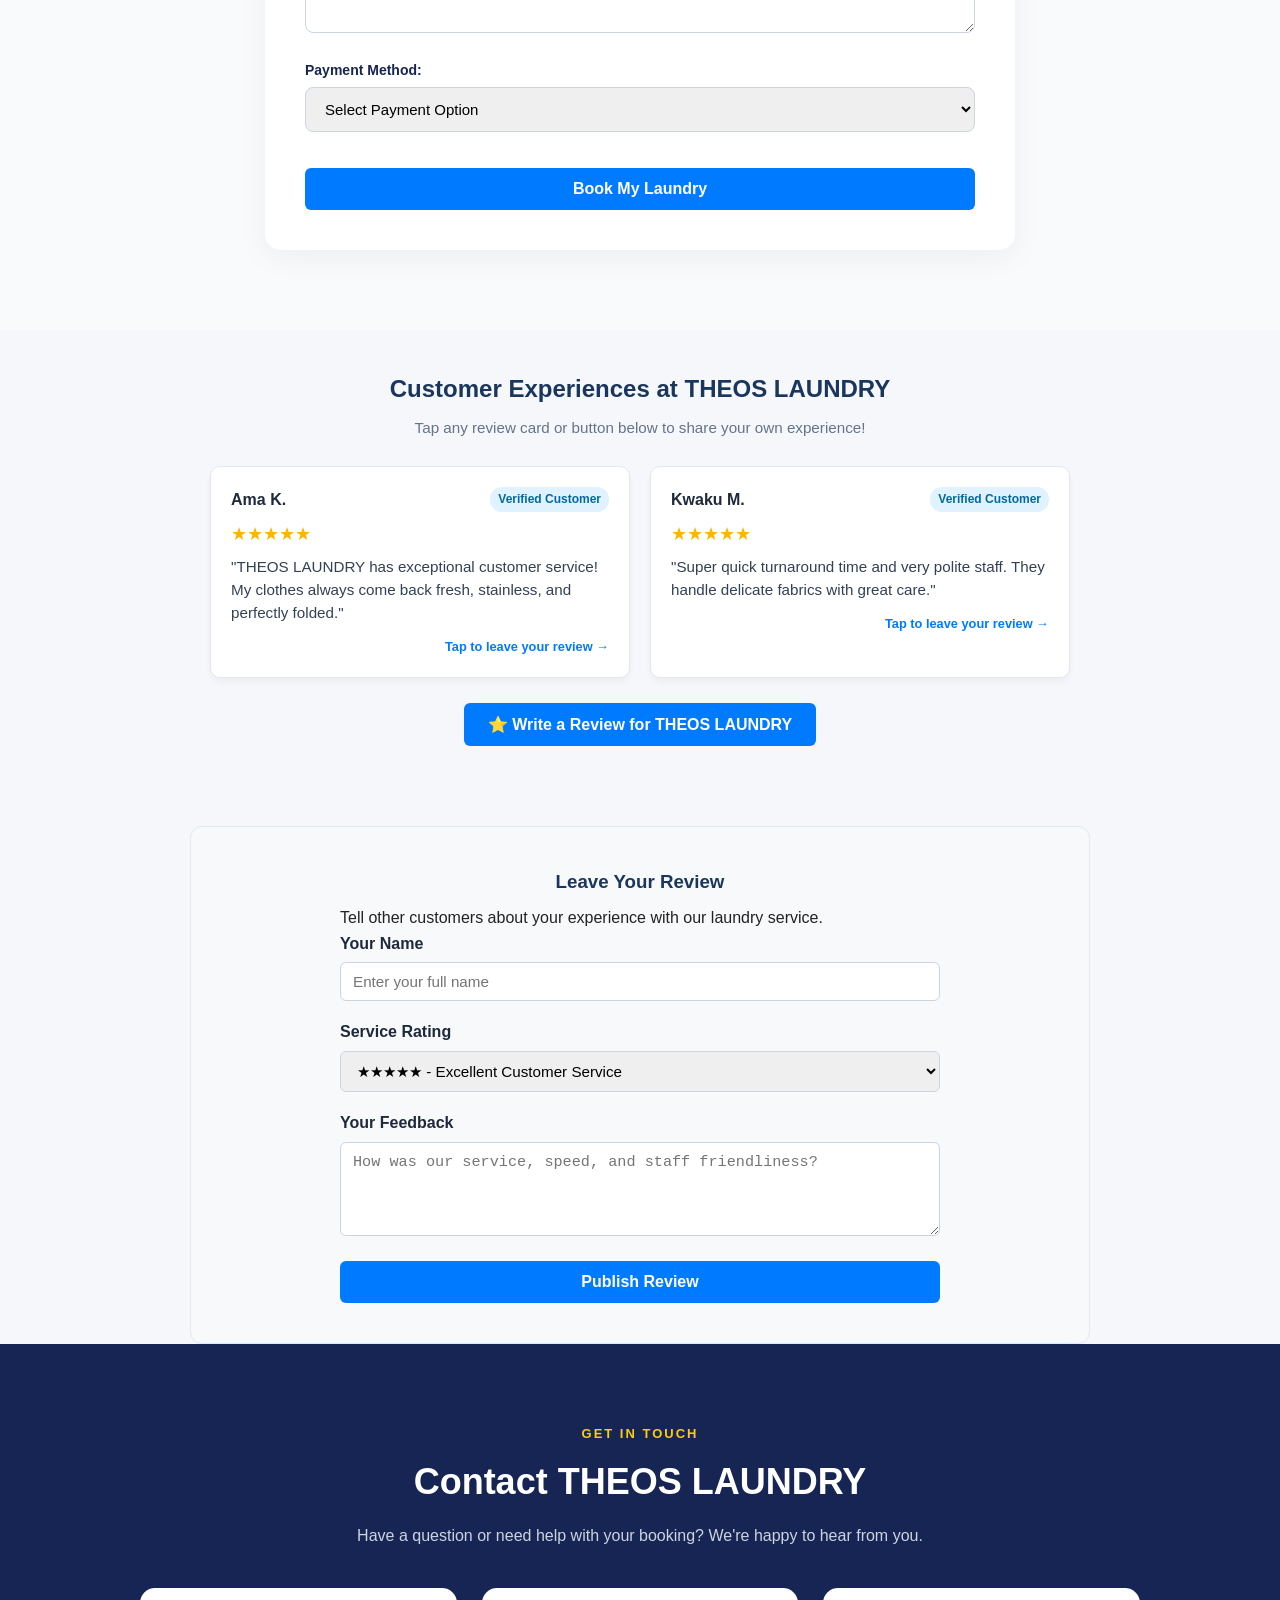
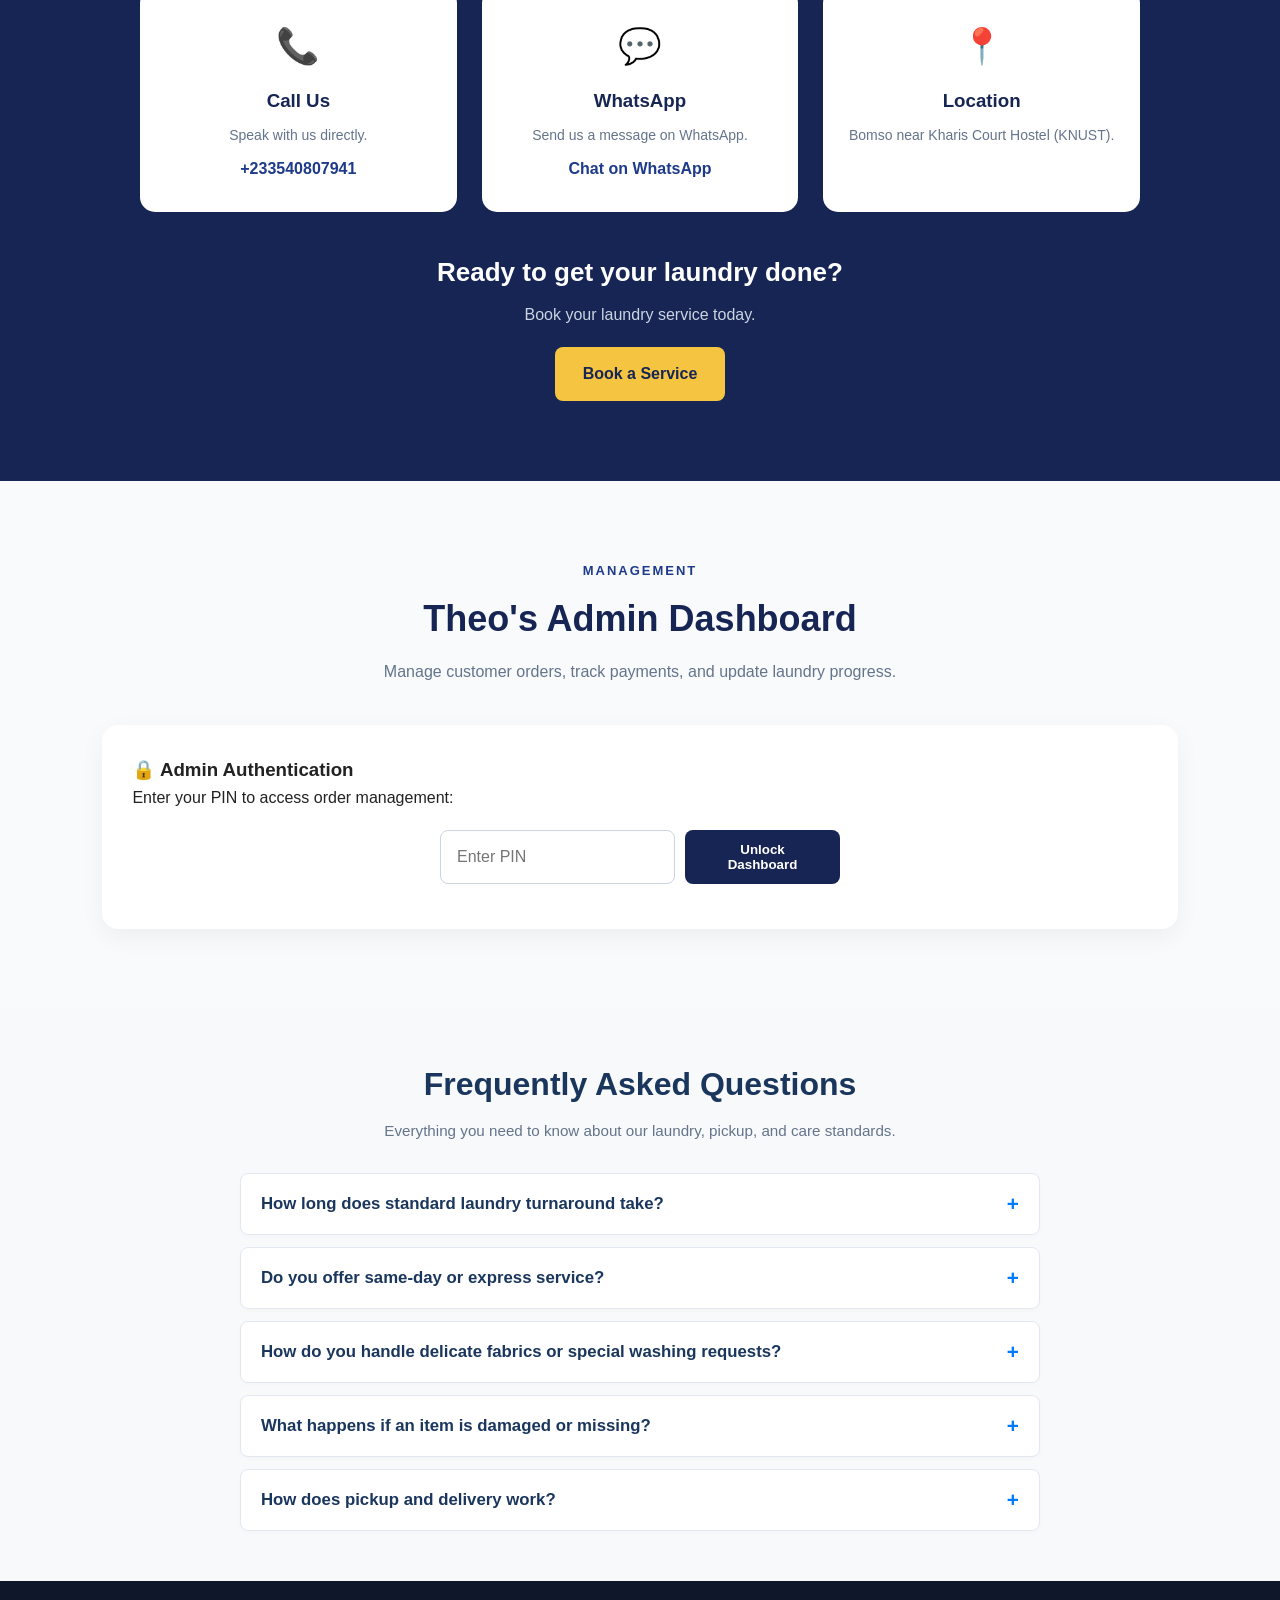
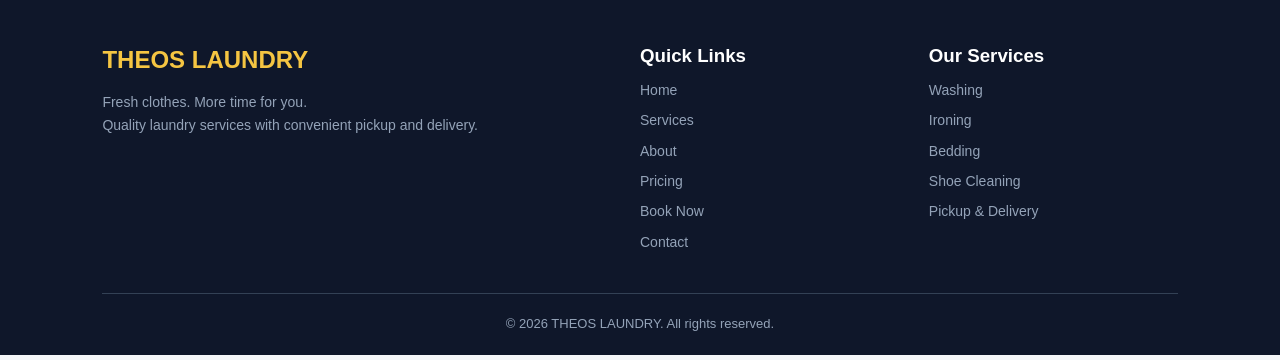
==== commit 0ee18c7b: "Update index.html" ====
--- a/index.html
+++ b/index.html
@@ -6,15 +6,8 @@
     <meta name="viewport" content="width=device-width, initial-scale=1.0">
     <title>THEOS LAUNDRY | Professional Laundry and Garment Care</title>
 
-    <!-- PWA & Mobile App Meta Tags -->
-    <meta name="theme-color" content="#172554">
-    <meta name="mobile-web-app-capable" content="yes">
-    <meta name="apple-mobile-web-app-capable" content="yes">
-    <meta name="apple-mobile-web-app-status-bar-style" content="black-translucent">
-    <meta name="apple-mobile-web-app-title" content="THEOS LAUNDRY">
-    <link rel="apple-touch-icon" href="icons/icon-192.png">
-    <link rel="manifest" href="manifest.json">
-
+   <link rel="manifest" href="manifest.json">
+<meta name="theme-color" content="#172554">
     <!-- CSS Stylesheets -->
     <link rel="stylesheet" href="style.css">
     <link rel="stylesheet" href="https://cdnjs.cloudflare.com/ajax/libs/font-awesome/6.5.2/css/all.min.css">
--- a/style.css
+++ b/style.css
@@ -1352,3 +1352,112 @@
   text-align: center;
   font-weight: 600;
 }
+
+/* FAQ SECTION STYLES */
+:root {
+  --primary-blue: #007bff;
+  --dark-navy: #1a365d;
+  --text-dark: #334155;
+  --bg-light: #f8f9fa;
+  --border-color: #e2e8f0;
+}
+
+.faq-section {
+  font-family: 'Segoe UI', Arial, sans-serif;
+  padding: 50px 20px;
+  background-color: var(--bg-light);
+}
+
+.faq-container {
+  max-width: 800px;
+  margin: 0 auto;
+}
+
+.faq-section h2 {
+  text-align: center;
+  color: var(--dark-navy);
+  font-size: 2rem;
+  margin-bottom: 8px;
+}
+
+.faq-subtitle {
+  text-align: center;
+  color: #64748b;
+  margin-bottom: 30px;
+  font-size: 0.95rem;
+}
+
+/* Accordion Outer Container */
+.faq-accordion {
+  display: flex;
+  flex-direction: column;
+  gap: 12px;
+}
+
+.faq-item {
+  background: #ffffff;
+  border: 1px solid var(--border-color);
+  border-radius: 8px;
+  overflow: hidden;
+  box-shadow: 0 2px 4px rgba(0, 0, 0, 0.02);
+  transition: border-color 0.2s ease;
+}
+
+.faq-item:hover {
+  border-color: var(--primary-blue);
+}
+
+/* Question Header Button */
+.faq-question {
+  width: 100%;
+  background: none;
+  border: none;
+  padding: 18px 20px;
+  text-align: left;
+  font-size: 1.05rem;
+  font-weight: 600;
+  color: var(--dark-navy);
+  display: flex;
+  justify-content: space-between;
+  align-items: center;
+  cursor: pointer;
+  transition: background-color 0.2s ease;
+}
+
+.faq-question:hover {
+  background-color: #f1f5f9;
+}
+
+.faq-icon {
+  font-size: 1.3rem;
+  font-weight: bold;
+  color: var(--primary-blue);
+  transition: transform 0.3s ease;
+}
+
+/* Expanded Answer Panel */
+.faq-answer {
+  max-height: 0;
+  overflow: hidden;
+  transition: max-height 0.35s ease-out, padding 0.35s ease;
+  padding: 0 20px;
+  background-color: #ffffff;
+}
+
+.faq-answer p {
+  margin: 0;
+  padding-bottom: 18px;
+  color: var(--text-dark);
+  line-height: 1.6;
+  font-size: 0.95rem;
+}
+
+/* Active State Styles */
+.faq-item.active .faq-icon {
+  transform: rotate(45deg); /* Rotates '+' into 'x' */
+}
+
+.faq-item.active .faq-answer {
+  max-height: 200px; /* Expands to fit content */
+  padding-top: 5px;
+}
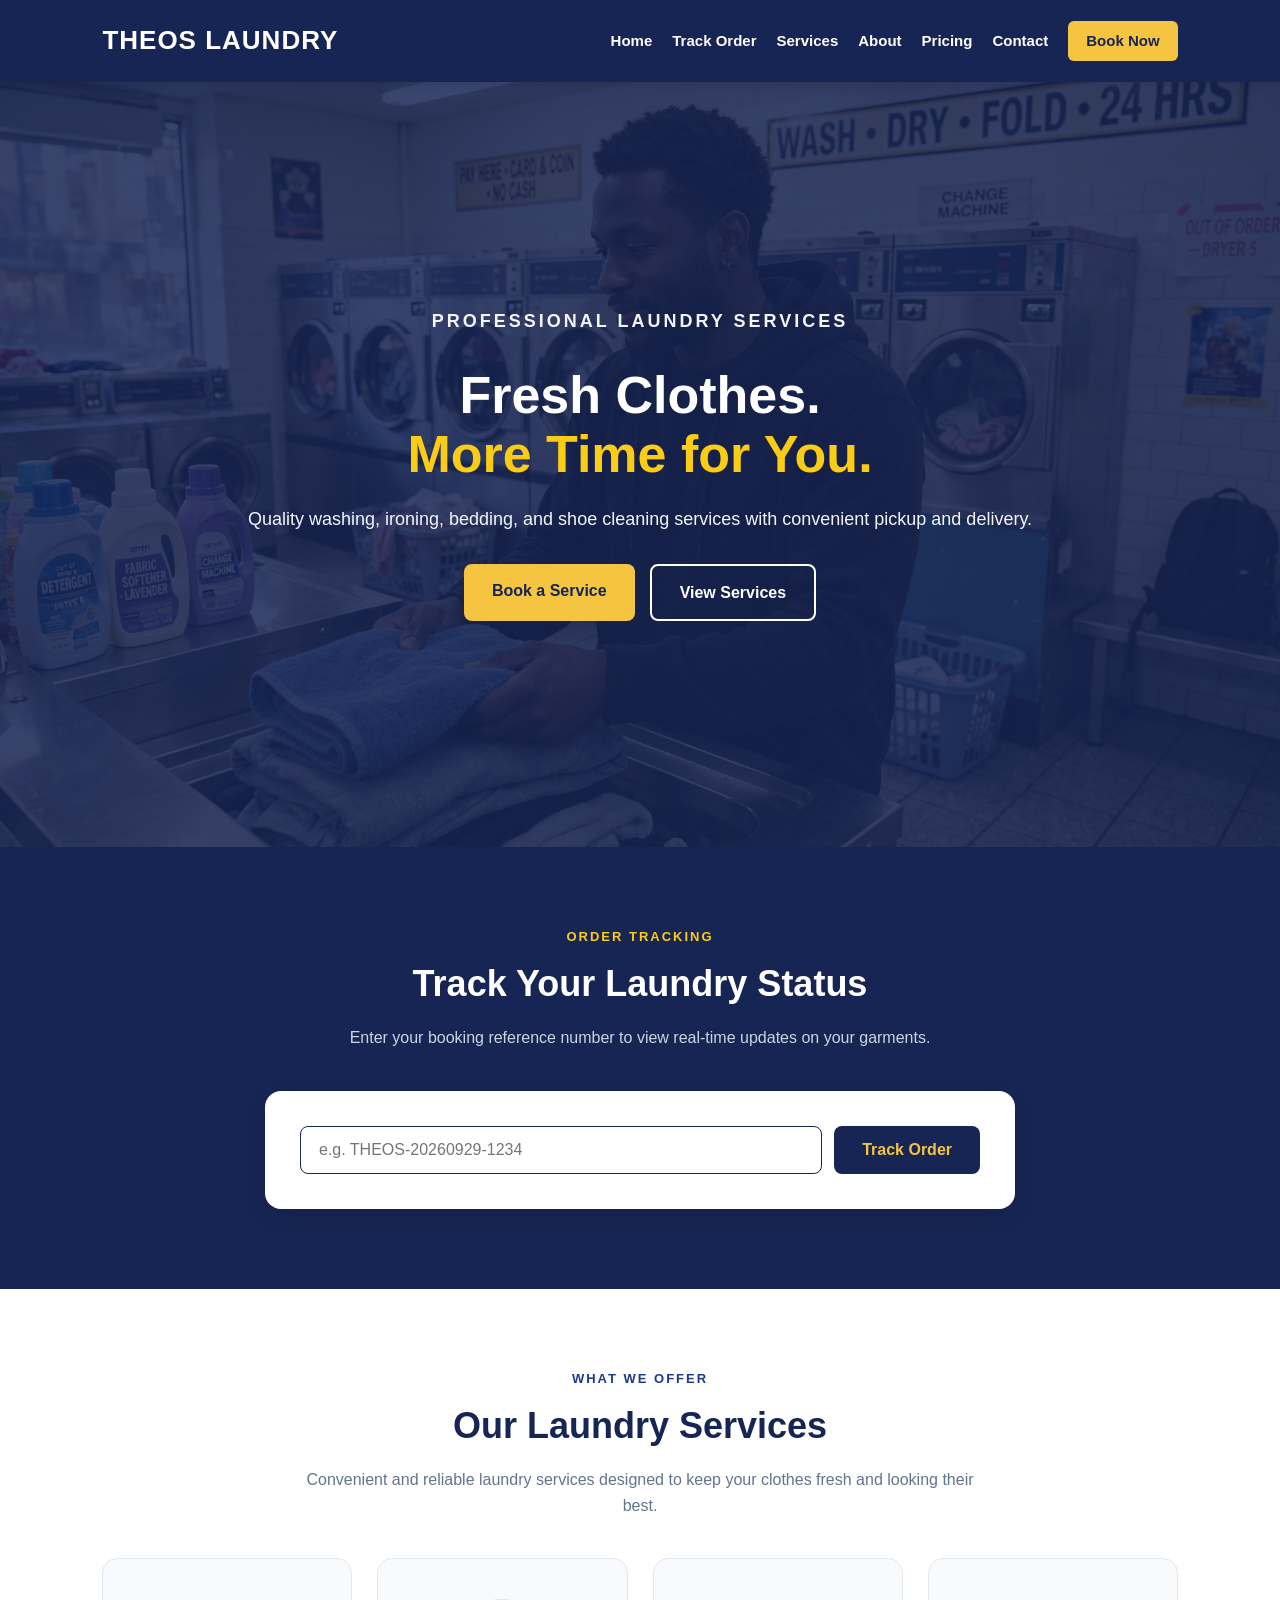
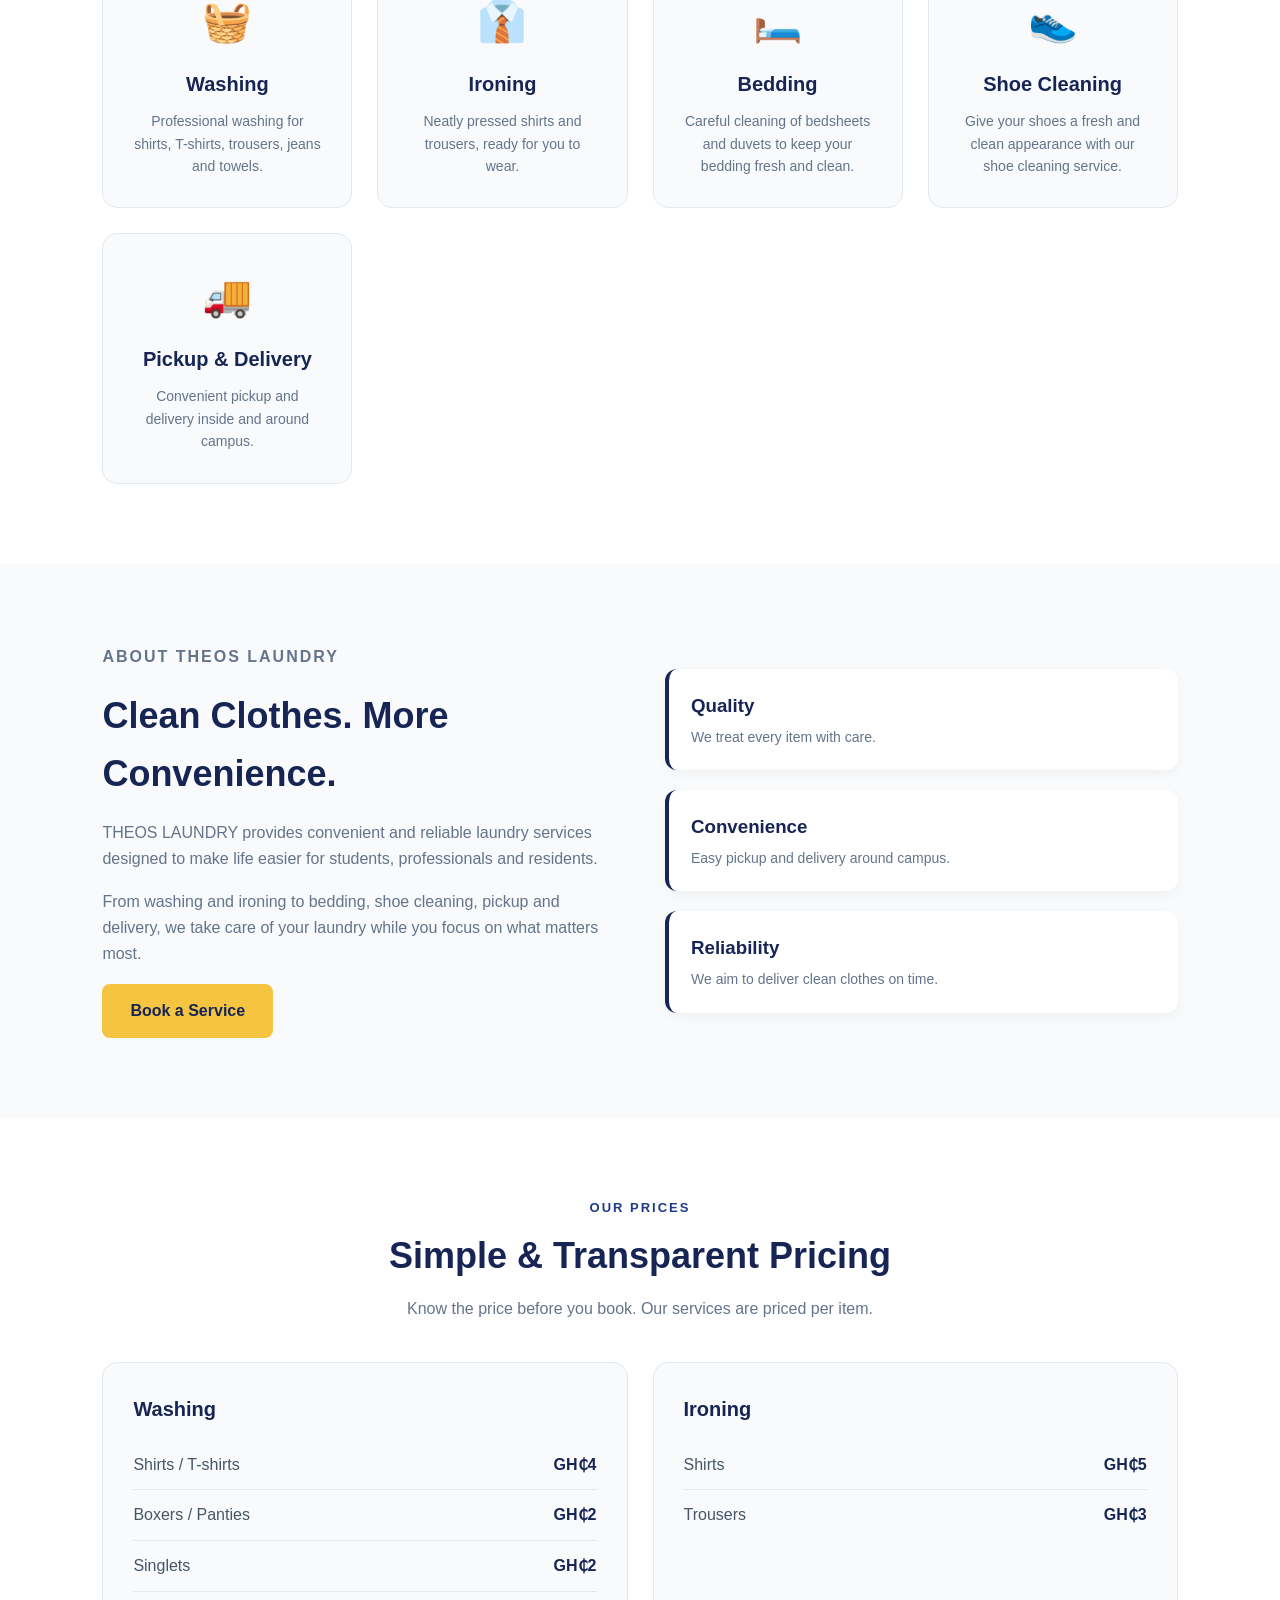
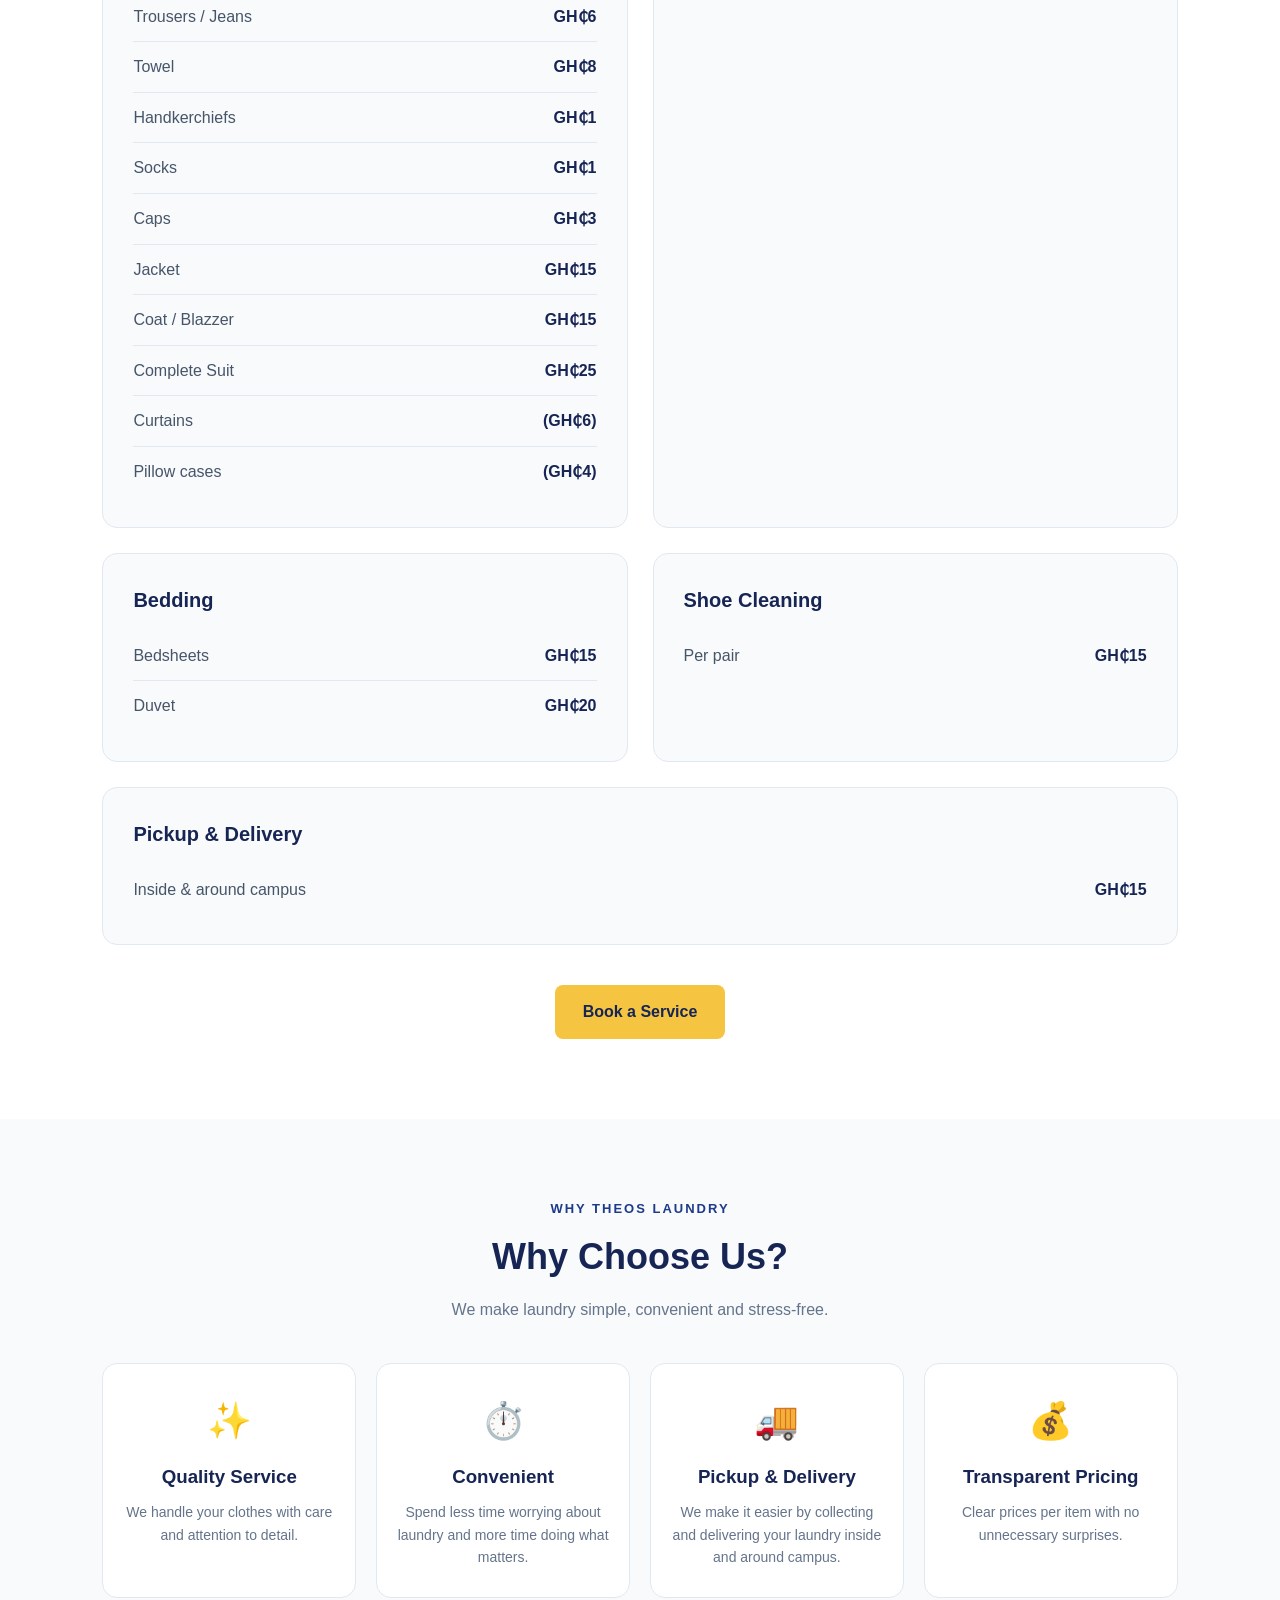
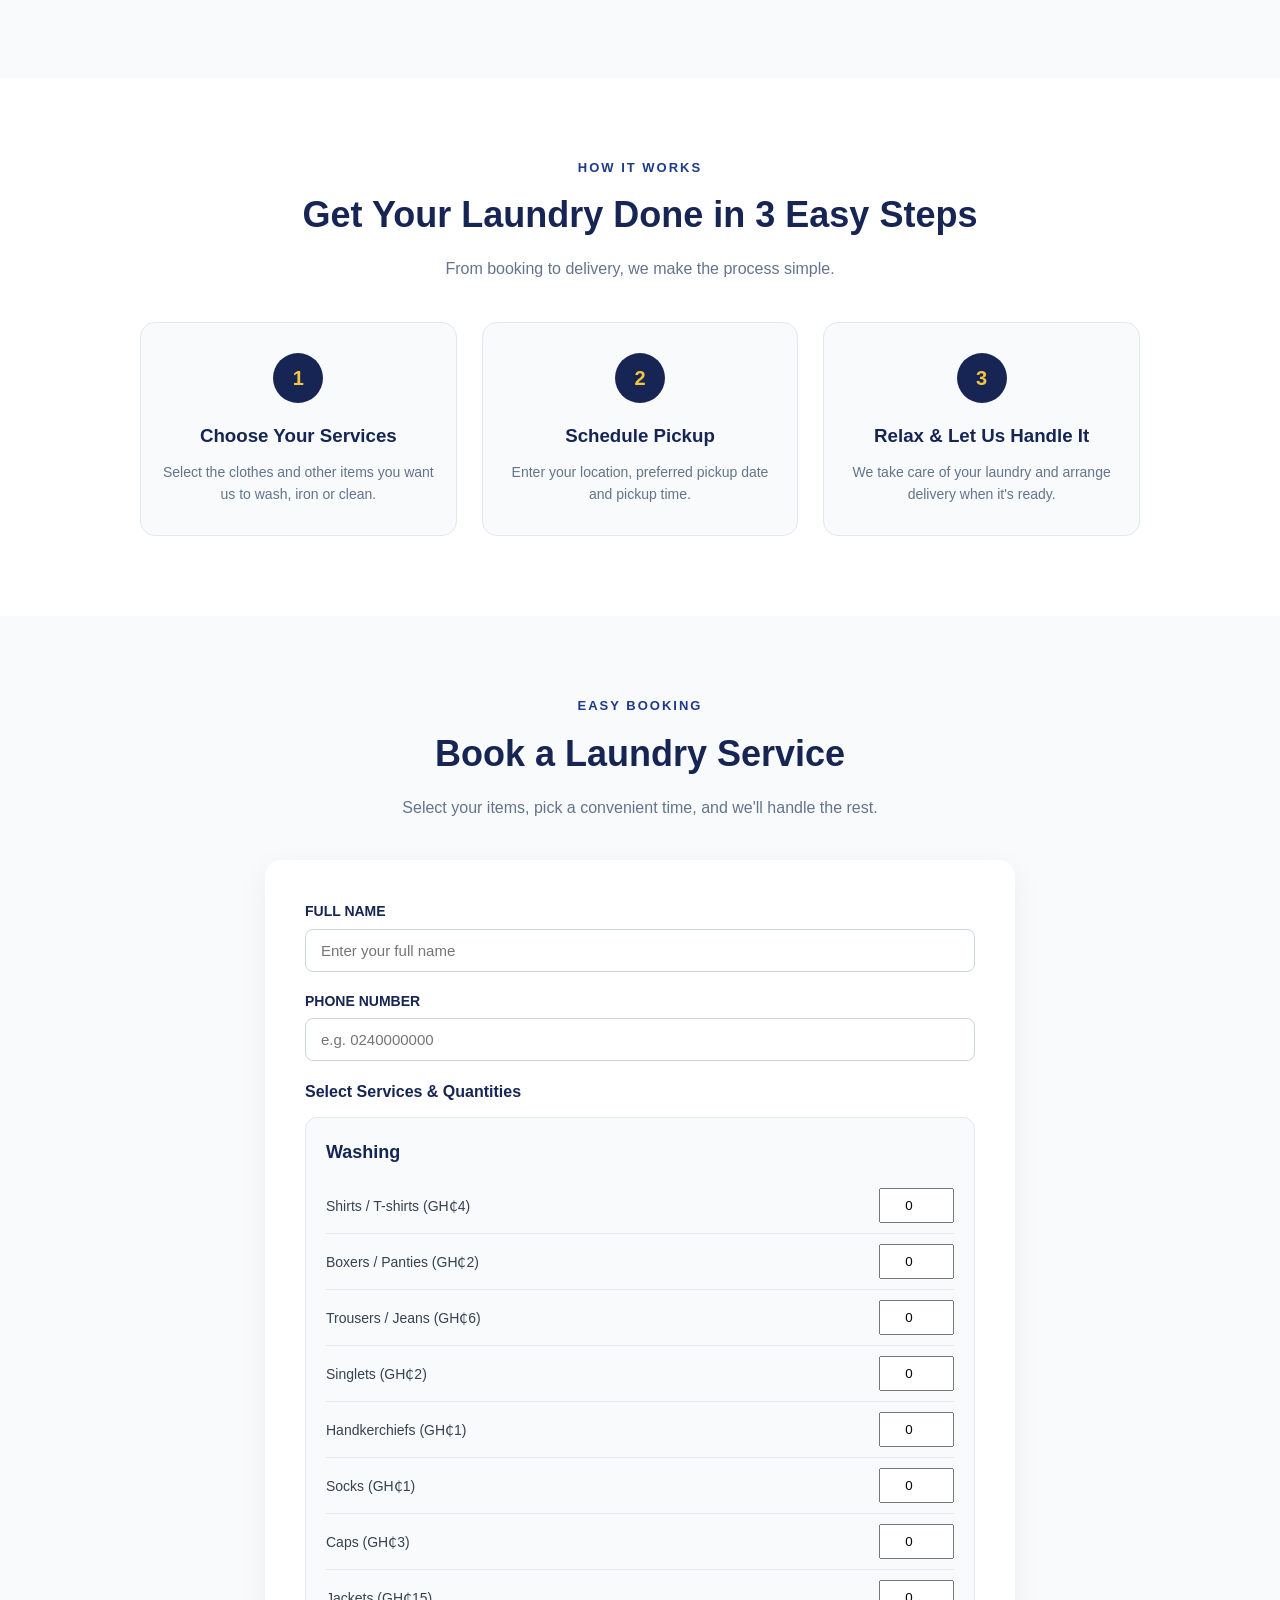
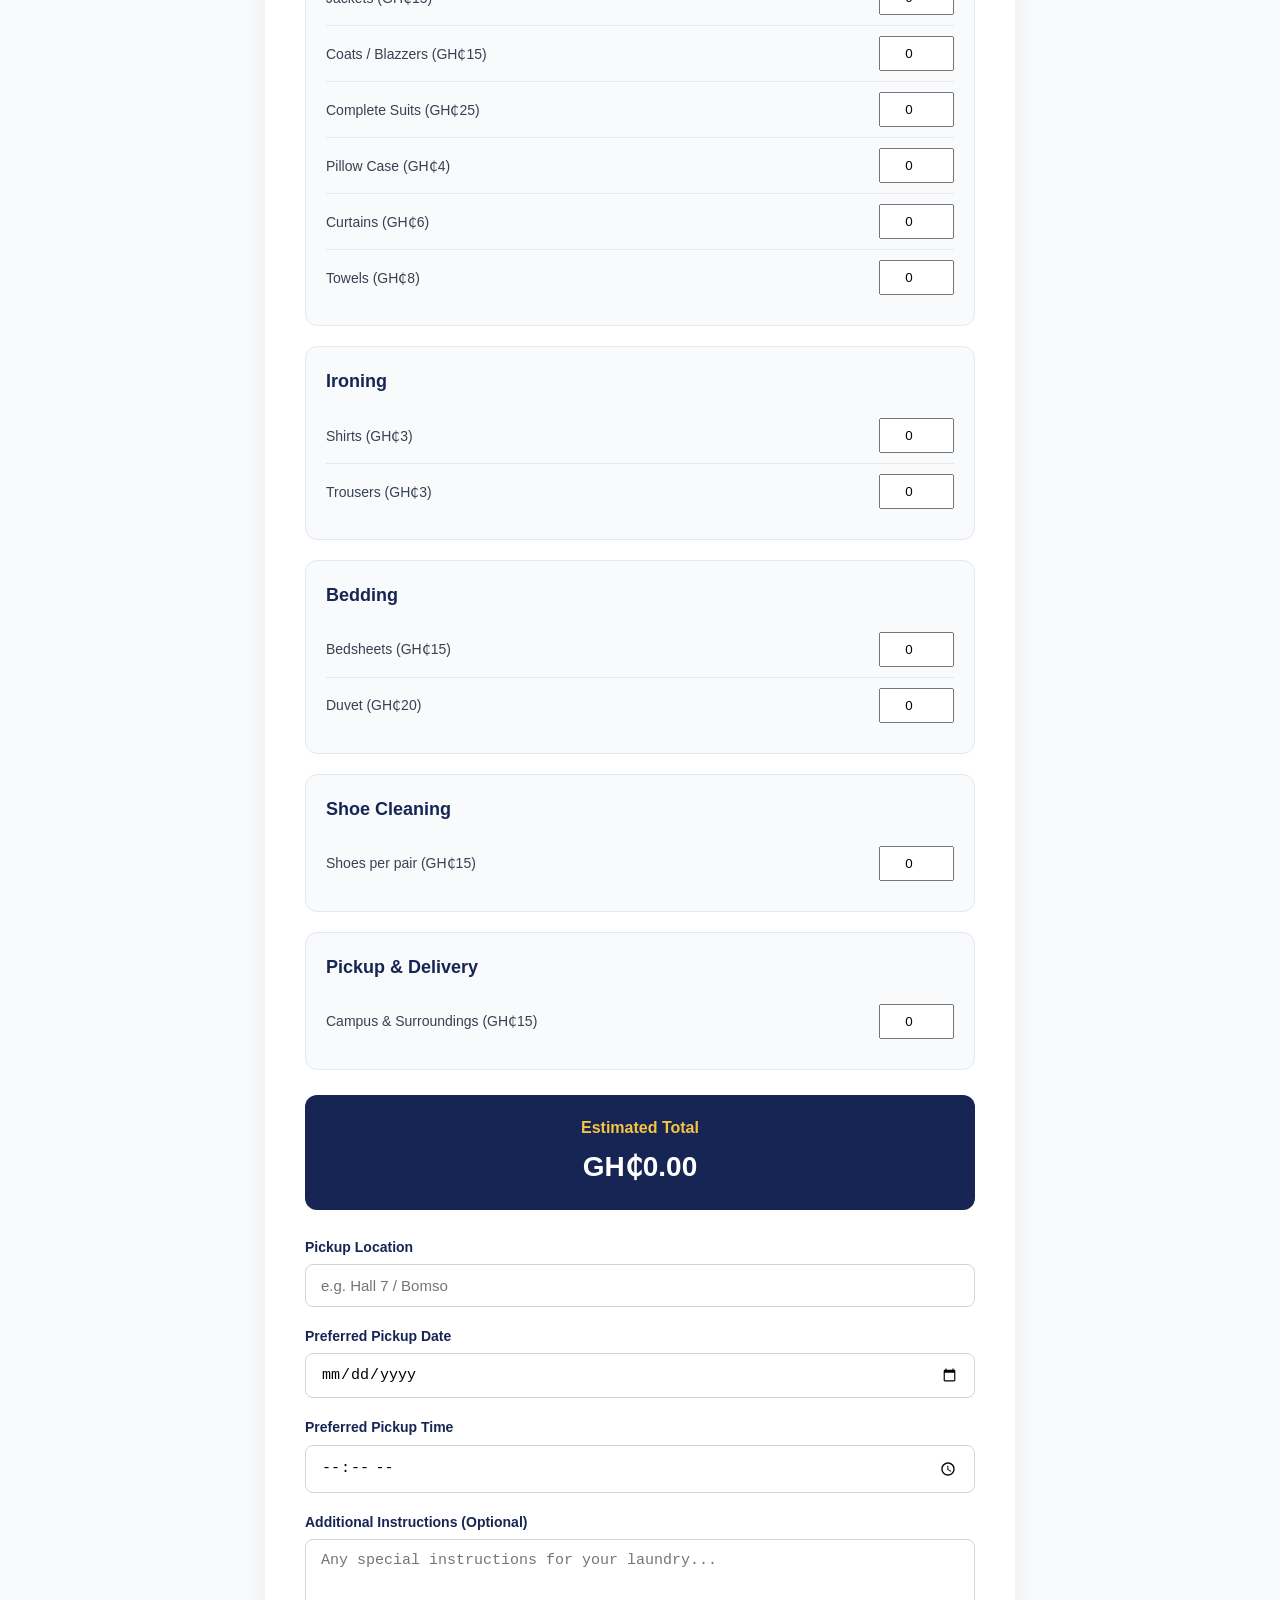
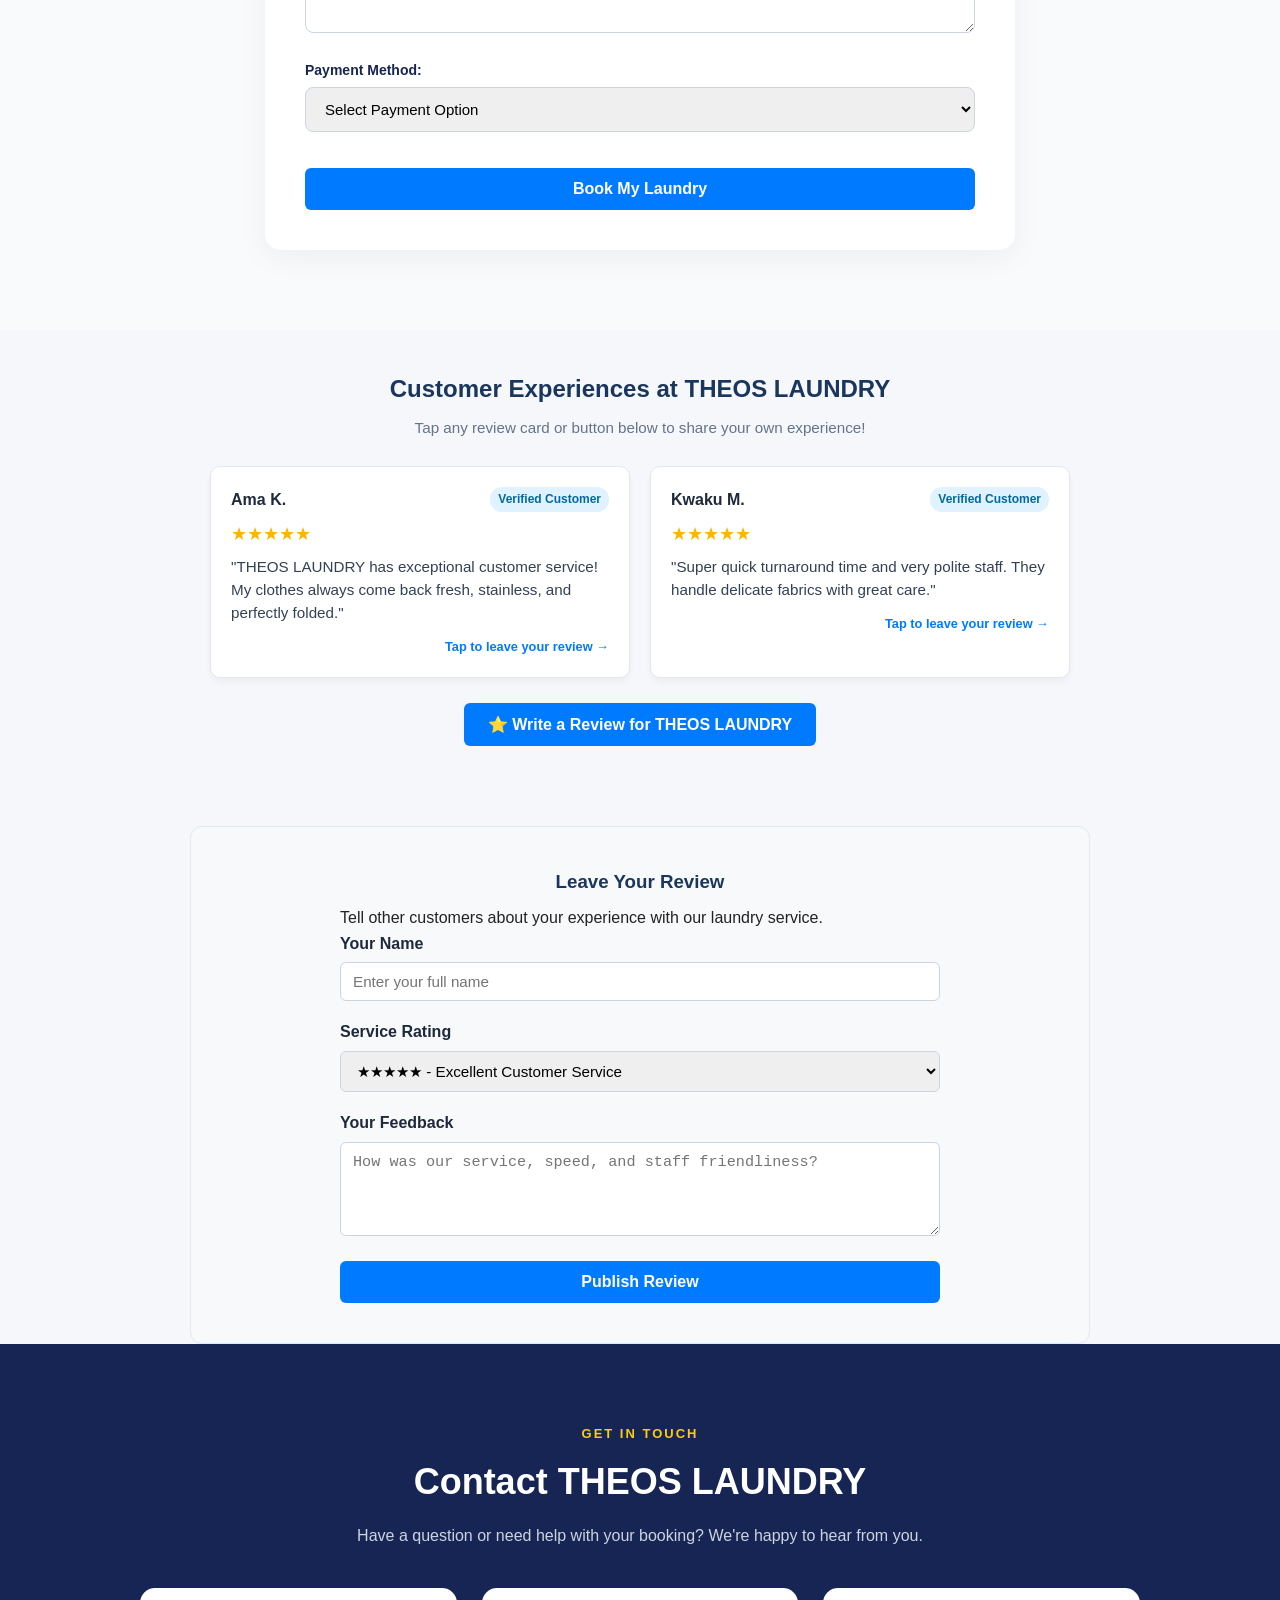
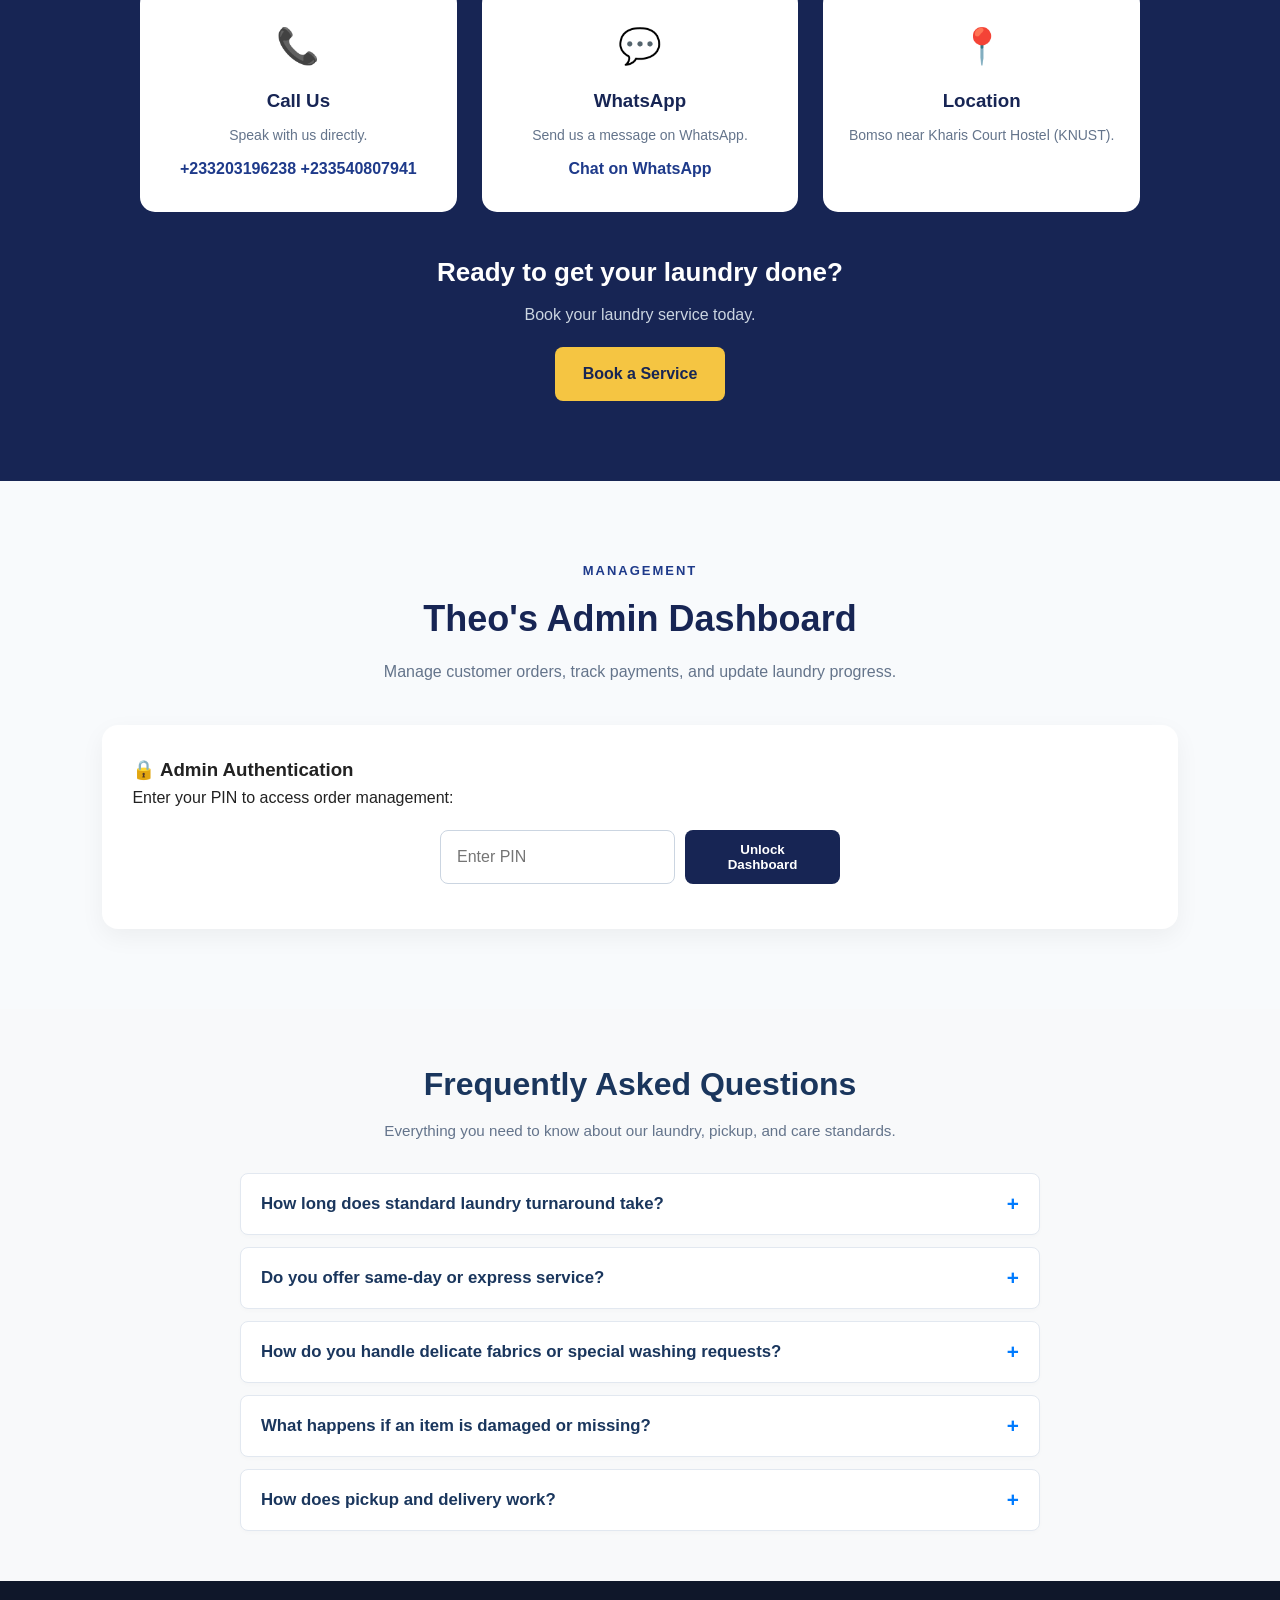
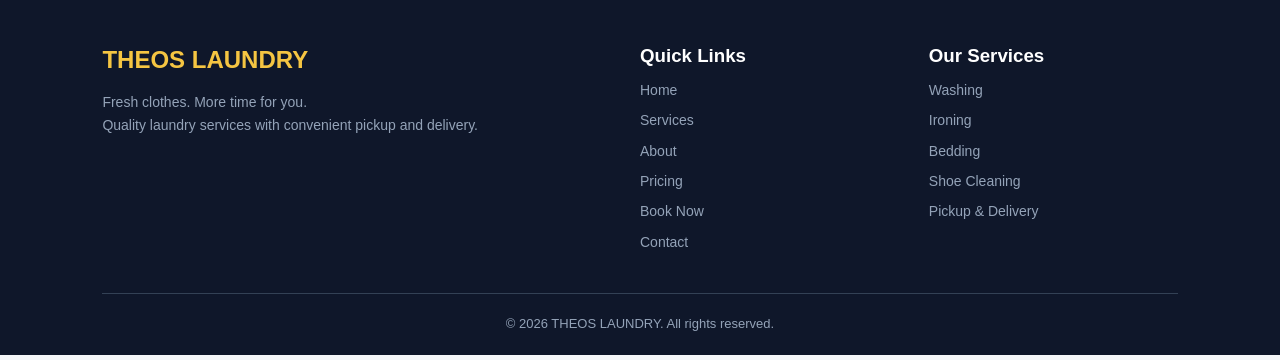
==== commit 747686e9: "Update index.html" ====
--- a/index.html
+++ b/index.html
@@ -582,6 +582,7 @@
                     <div class="contact-icon">📞</div>
                     <h3>Call Us</h3>
                     <p>Speak with us directly.</p>
+                    <a href="tel:+233203196238">+233203196238</a>
                     <a href="tel:+233540807941">+233540807941</a>
                 </div>
 
@@ -589,7 +590,7 @@
                     <div class="contact-icon">💬</div>
                     <h3>WhatsApp</h3>
                     <p>Send us a message on WhatsApp.</p>
-                    <a href="https://wa.me/233540807941" target="_blank" rel="noopener">Chat on WhatsApp</a>
+                    <a href="https://wa.me/233203196238" target="_blank" rel="noopener">Chat on WhatsApp</a>
                 </div>
 
                 <div class="contact-card">
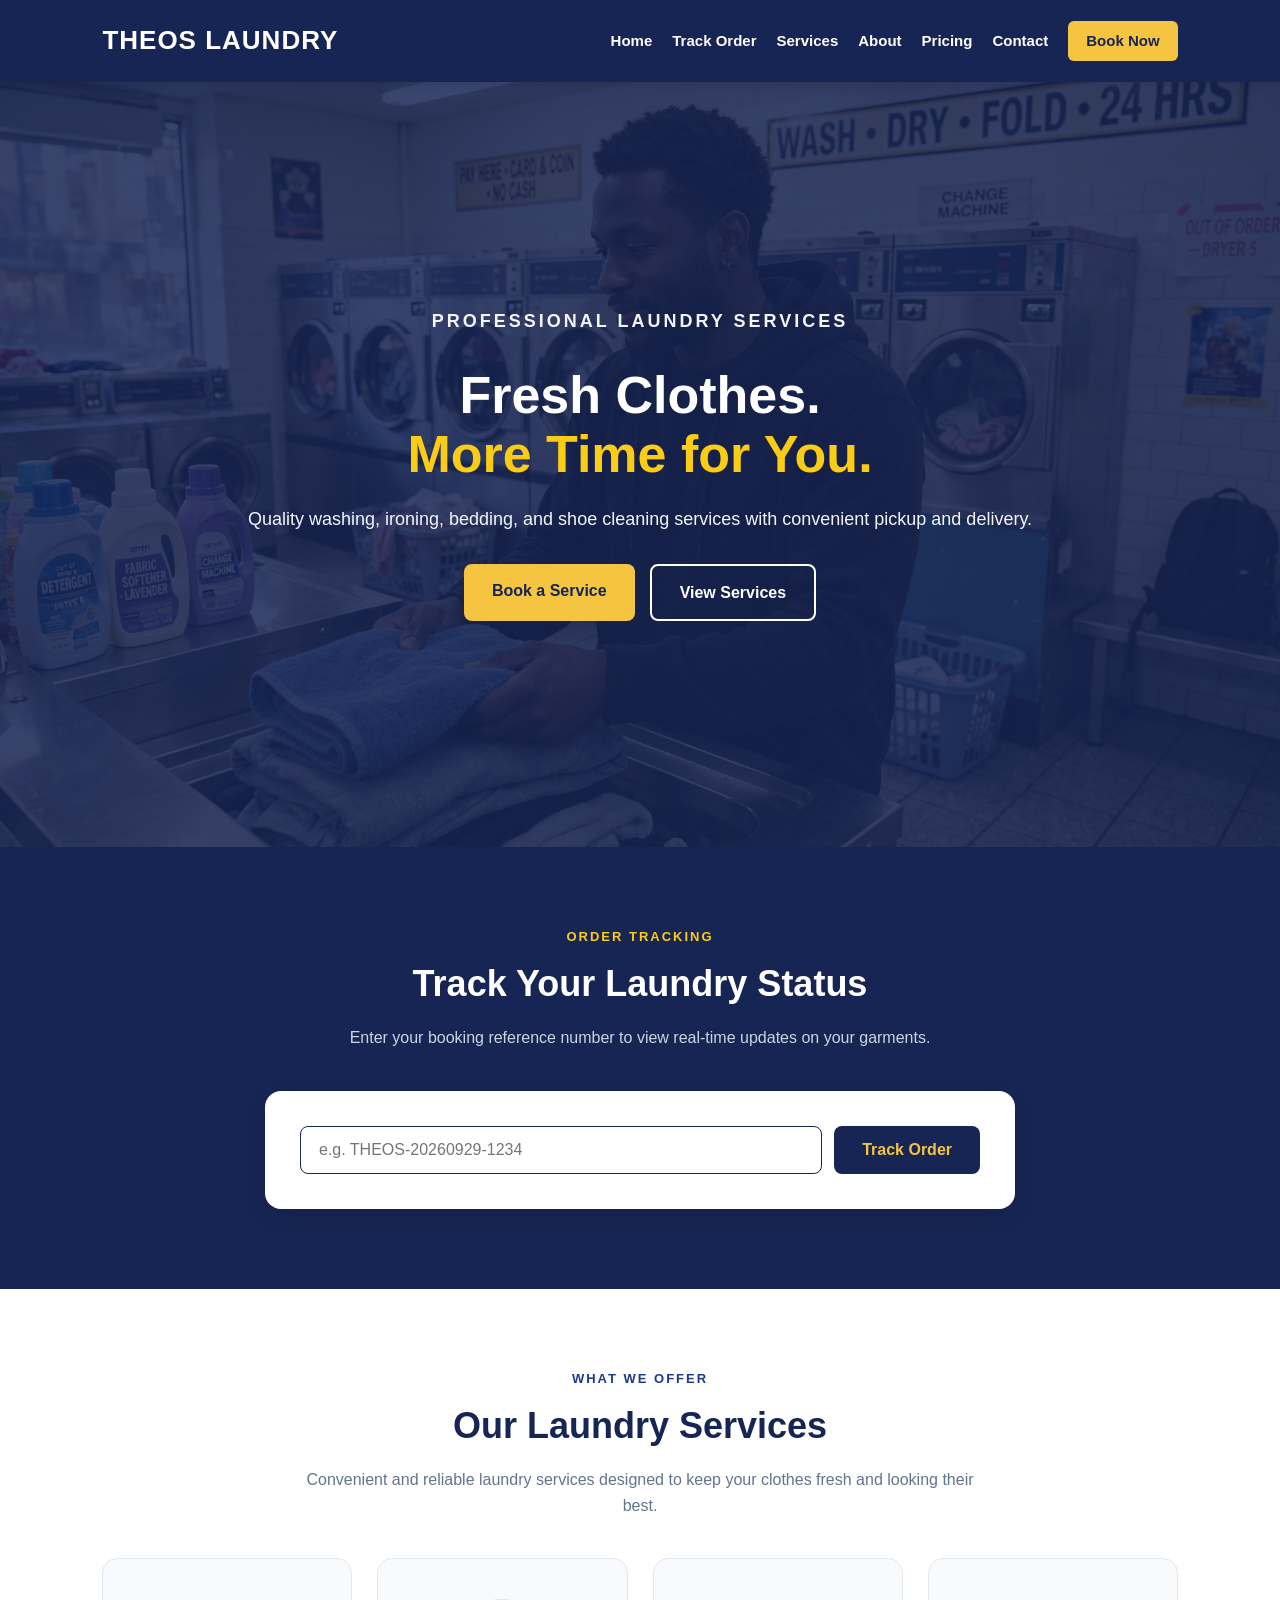
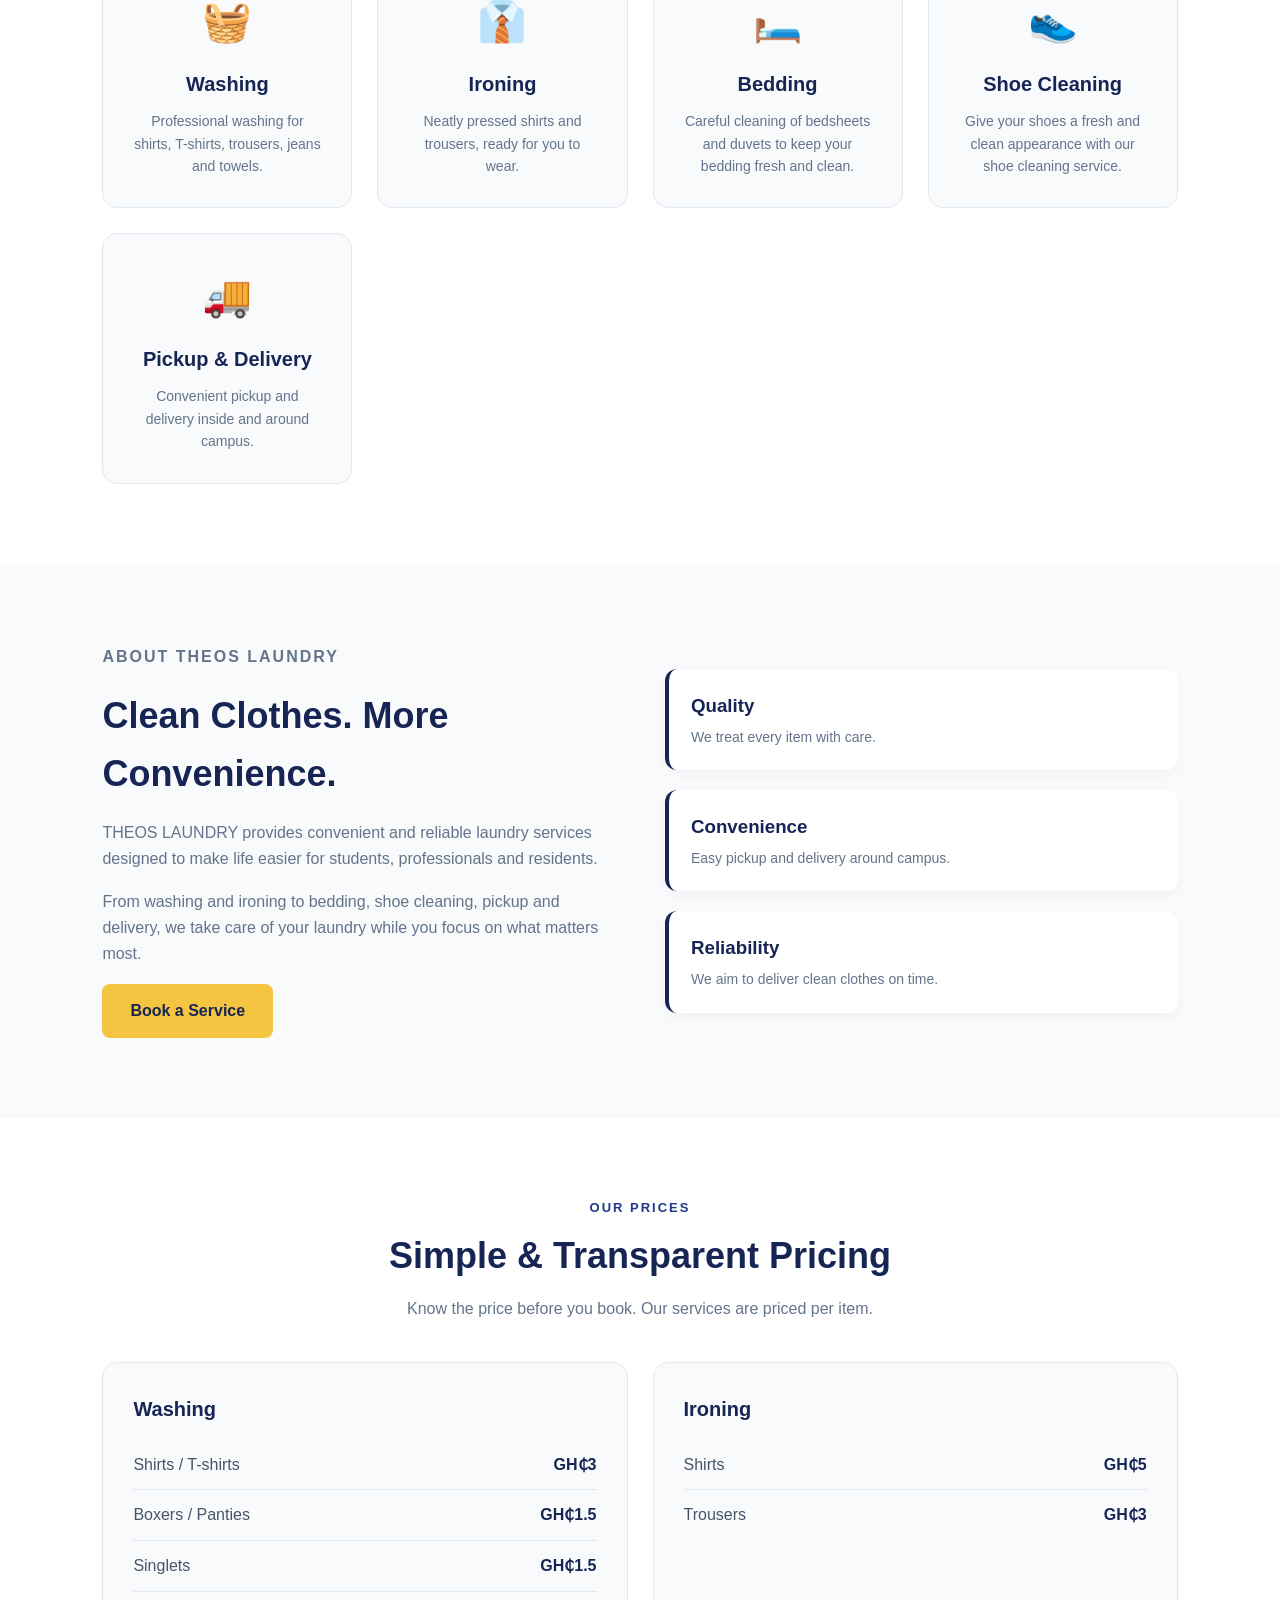
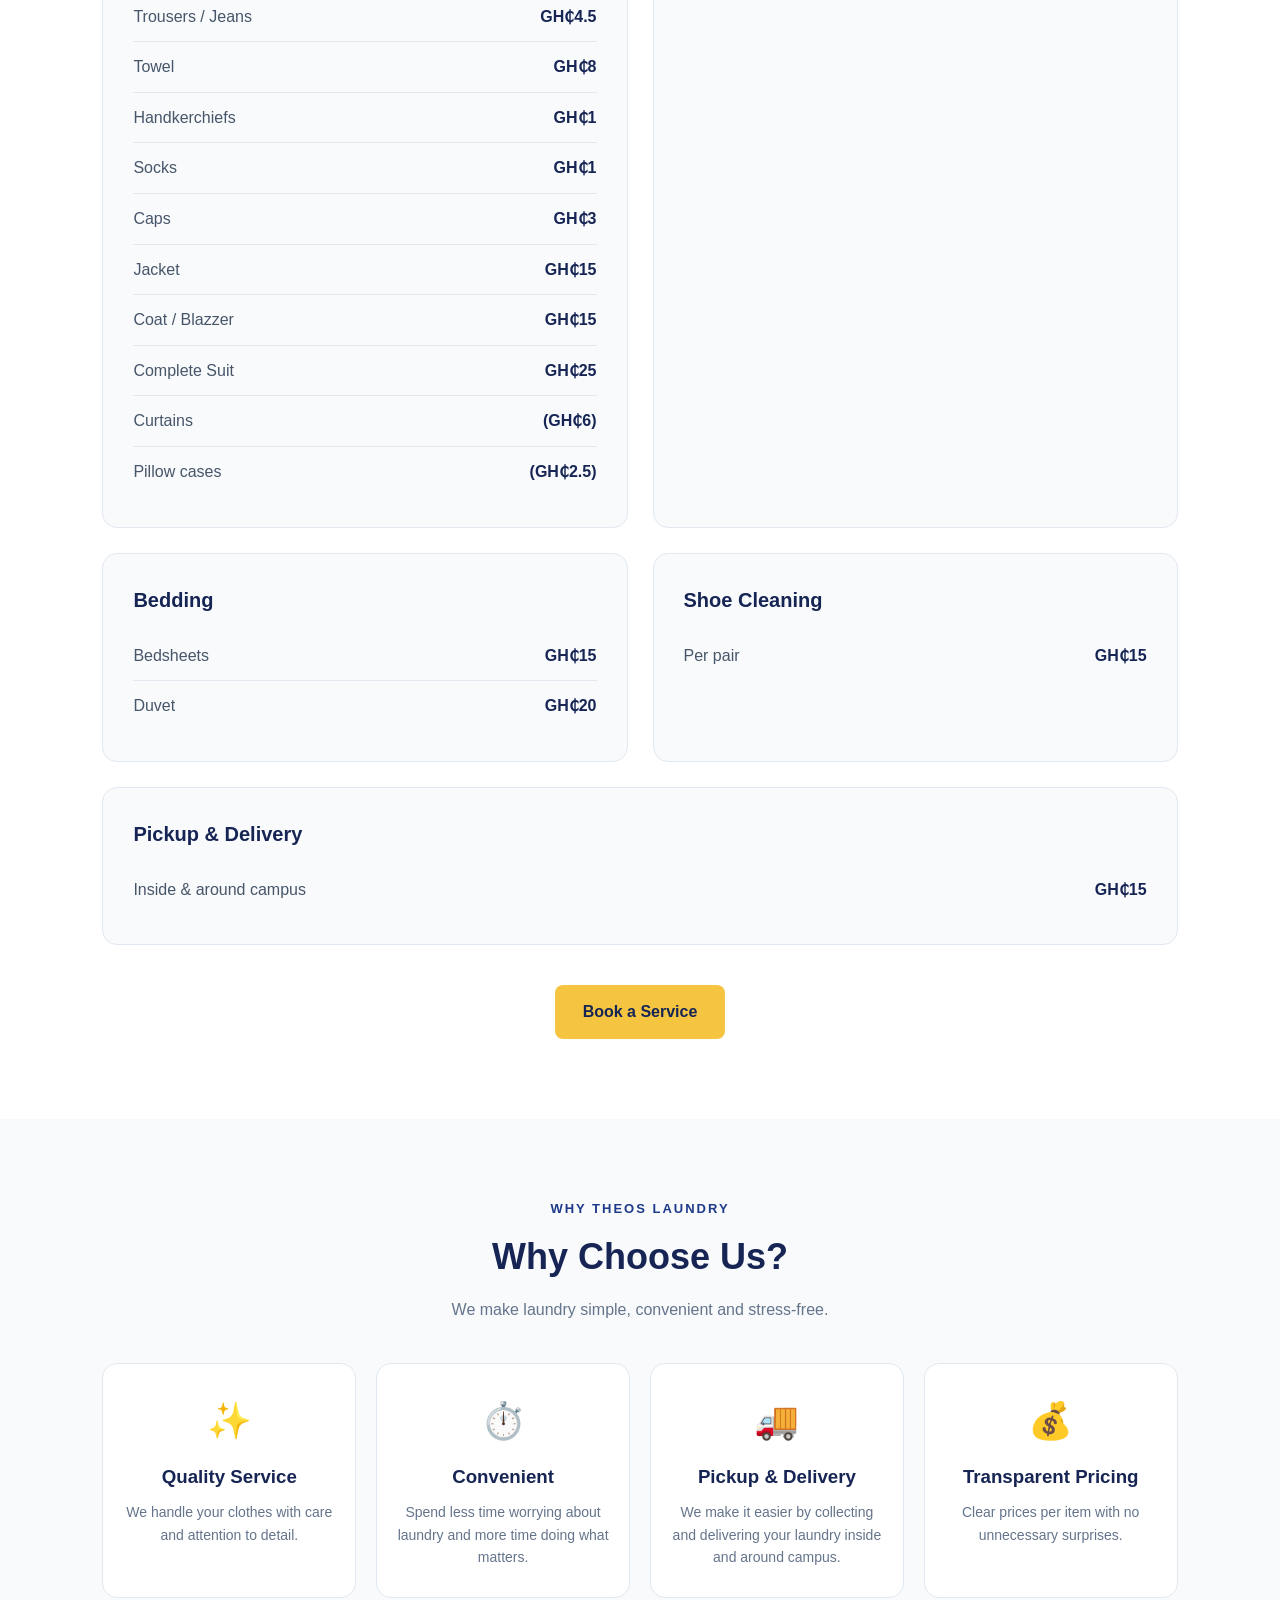
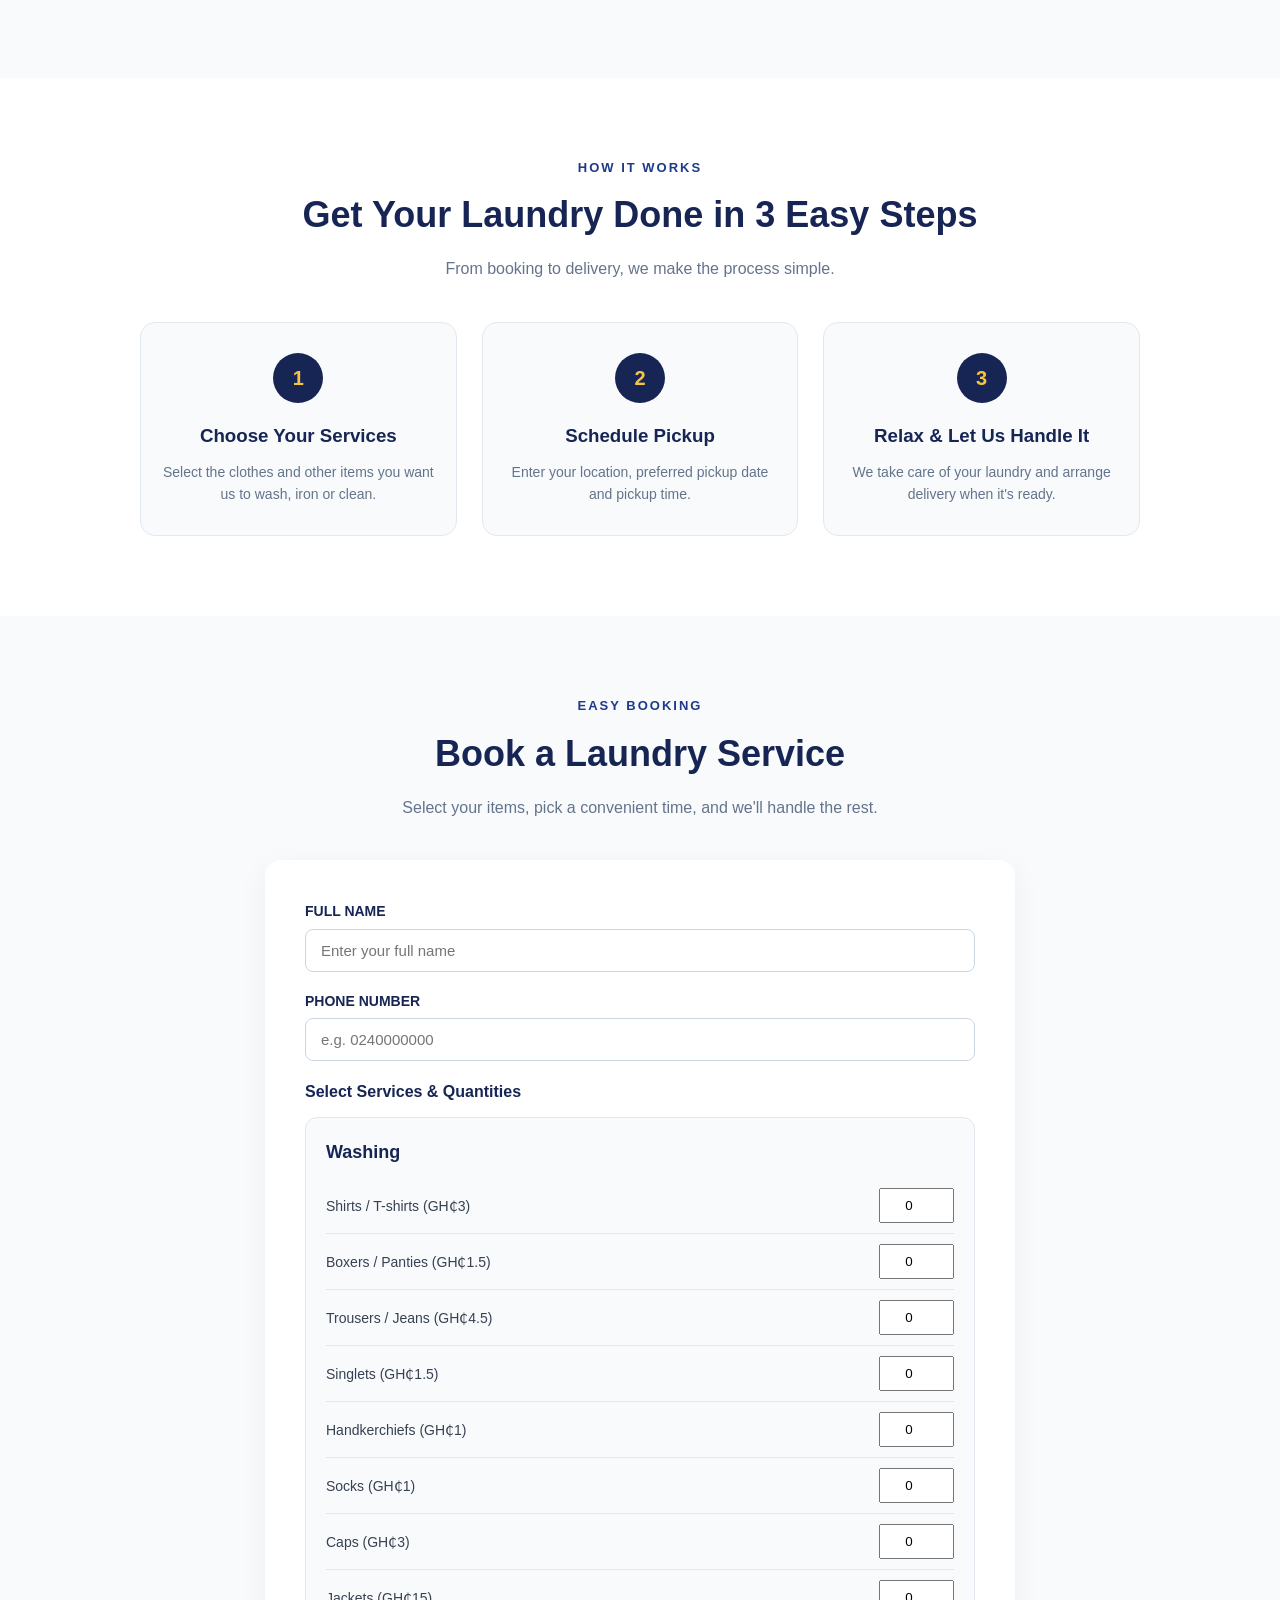
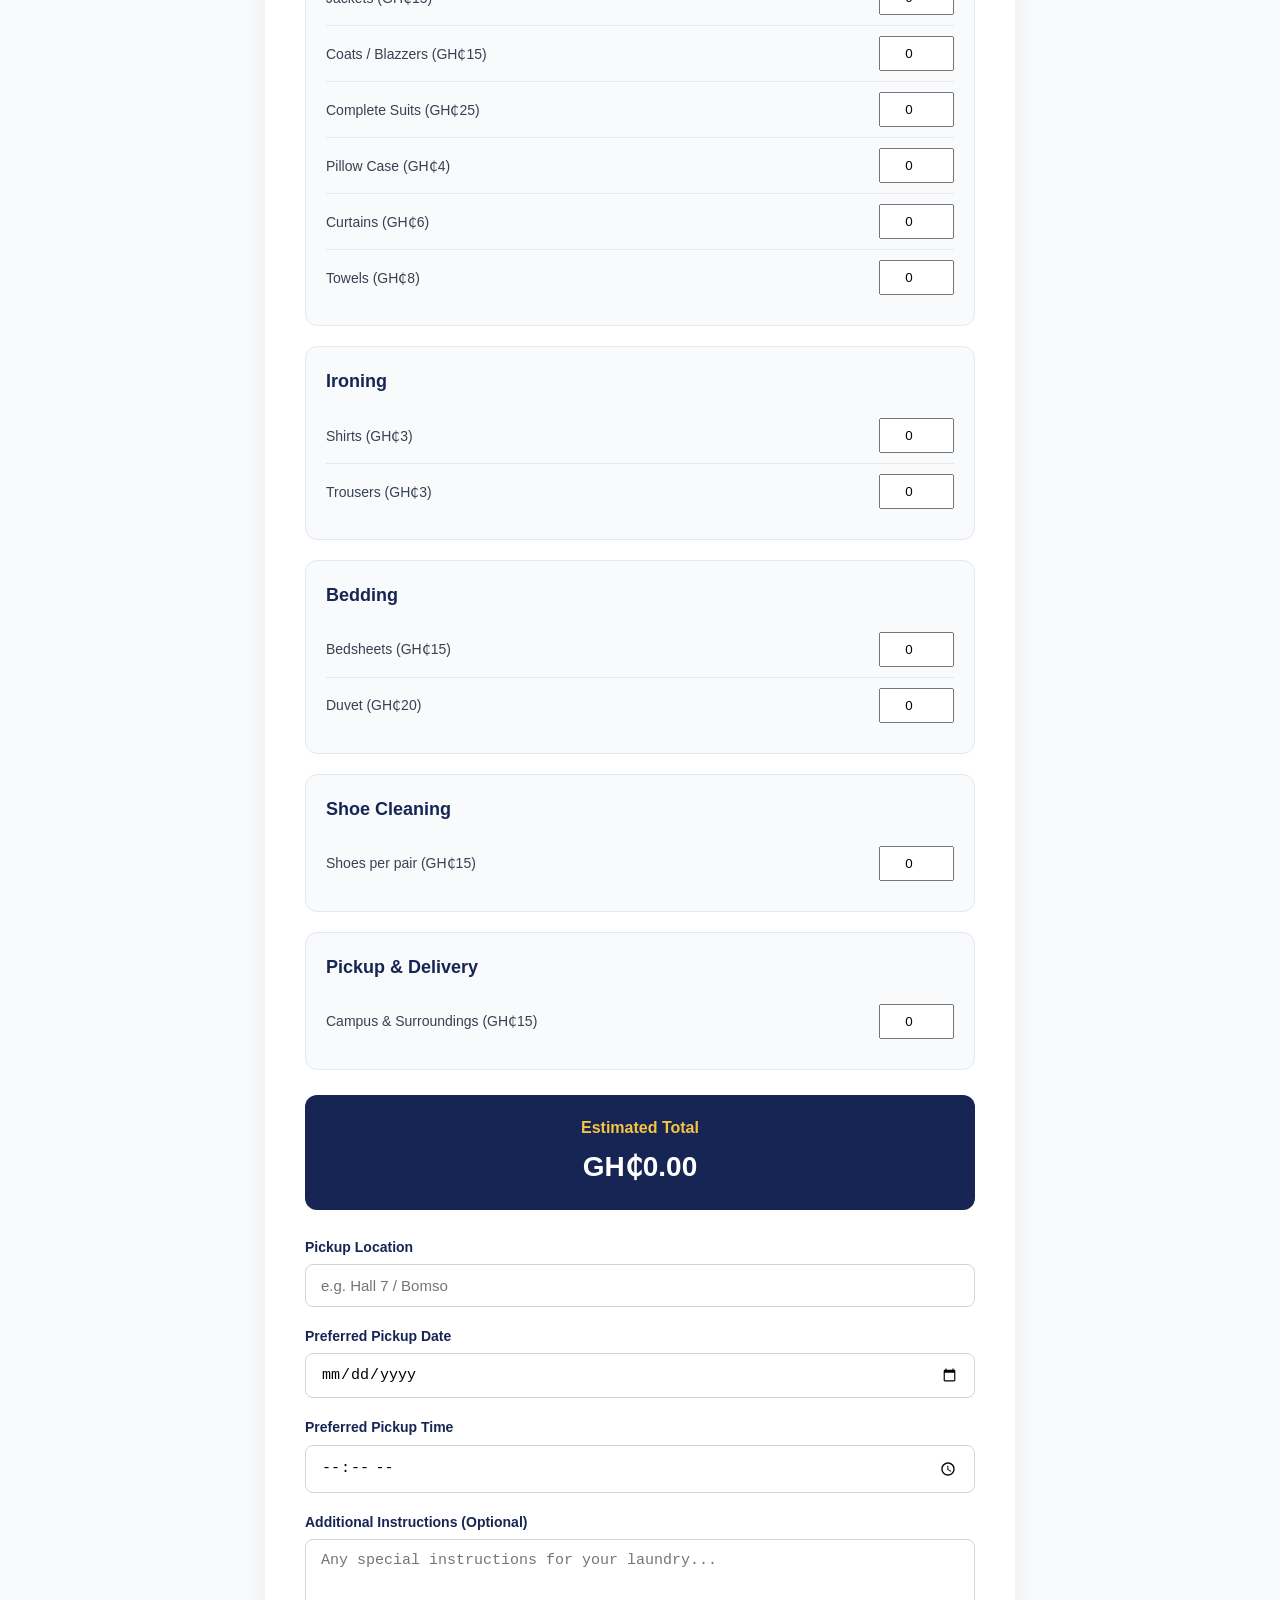
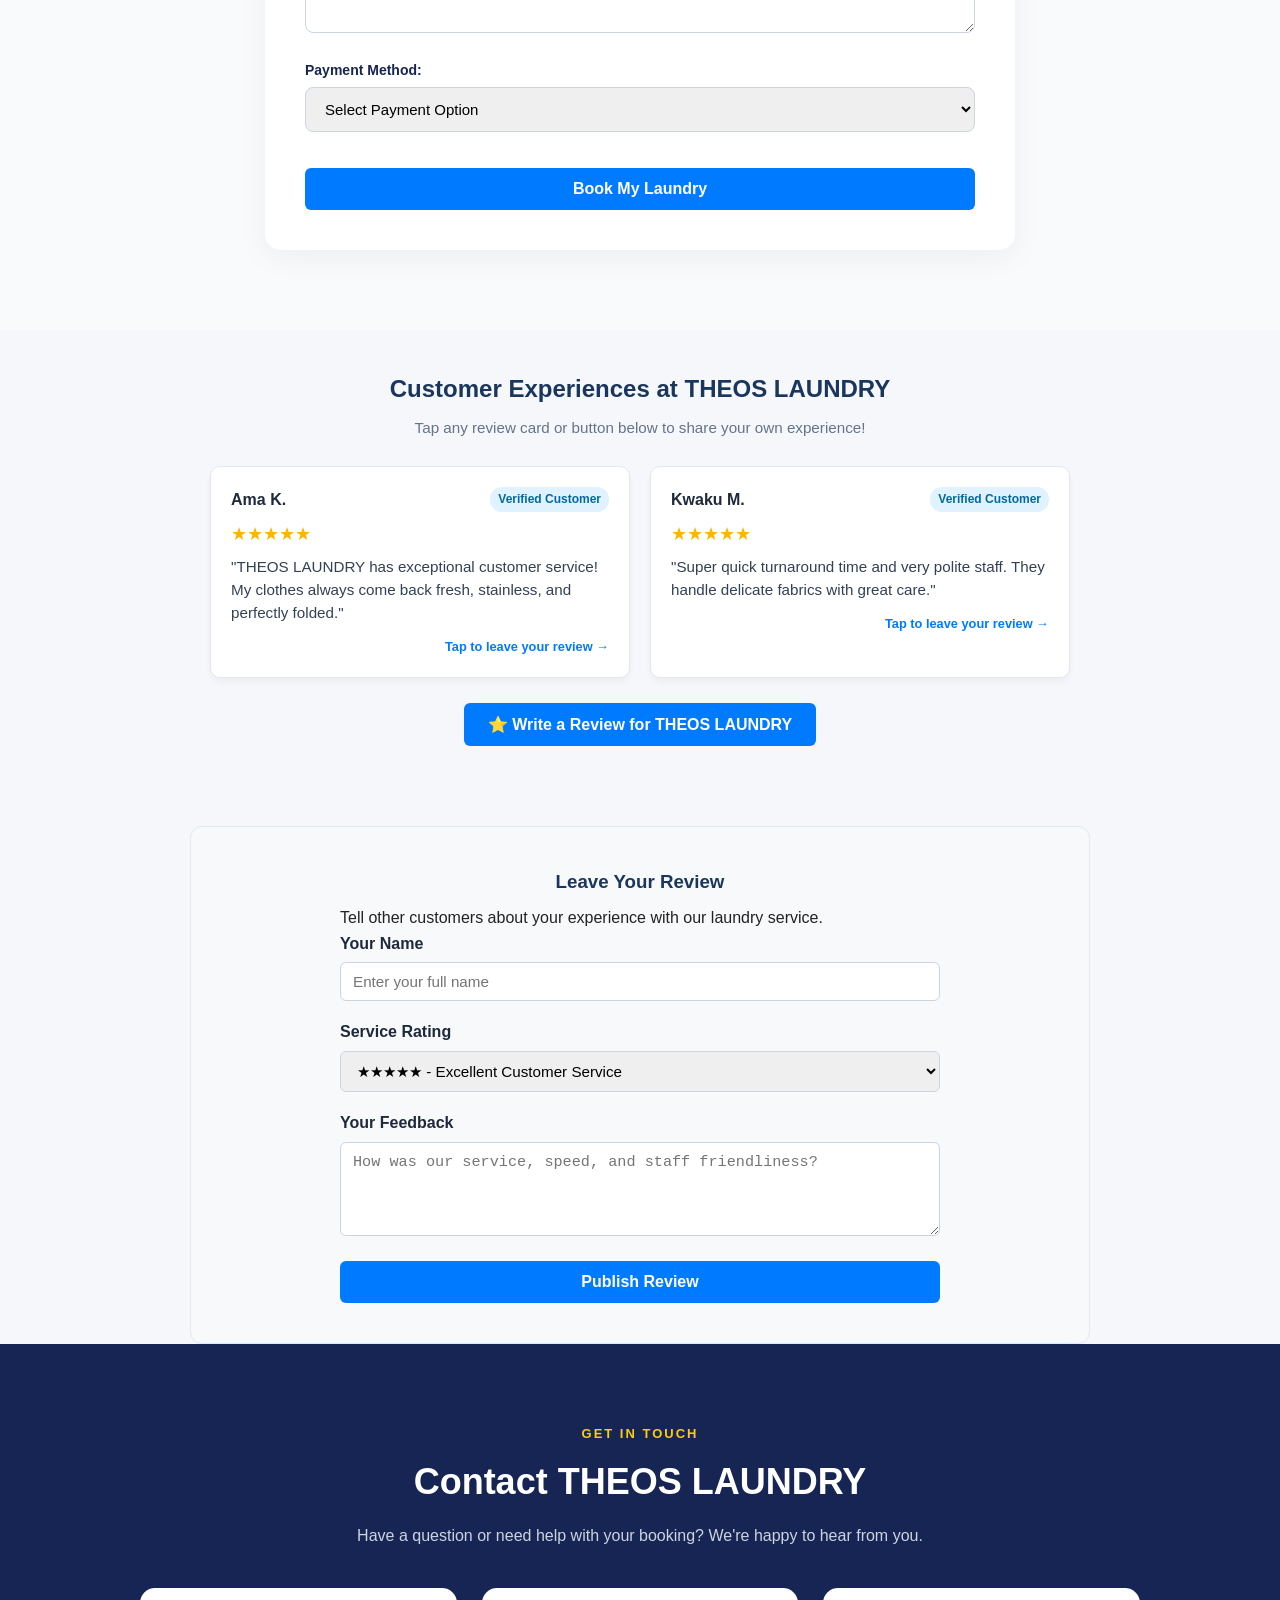
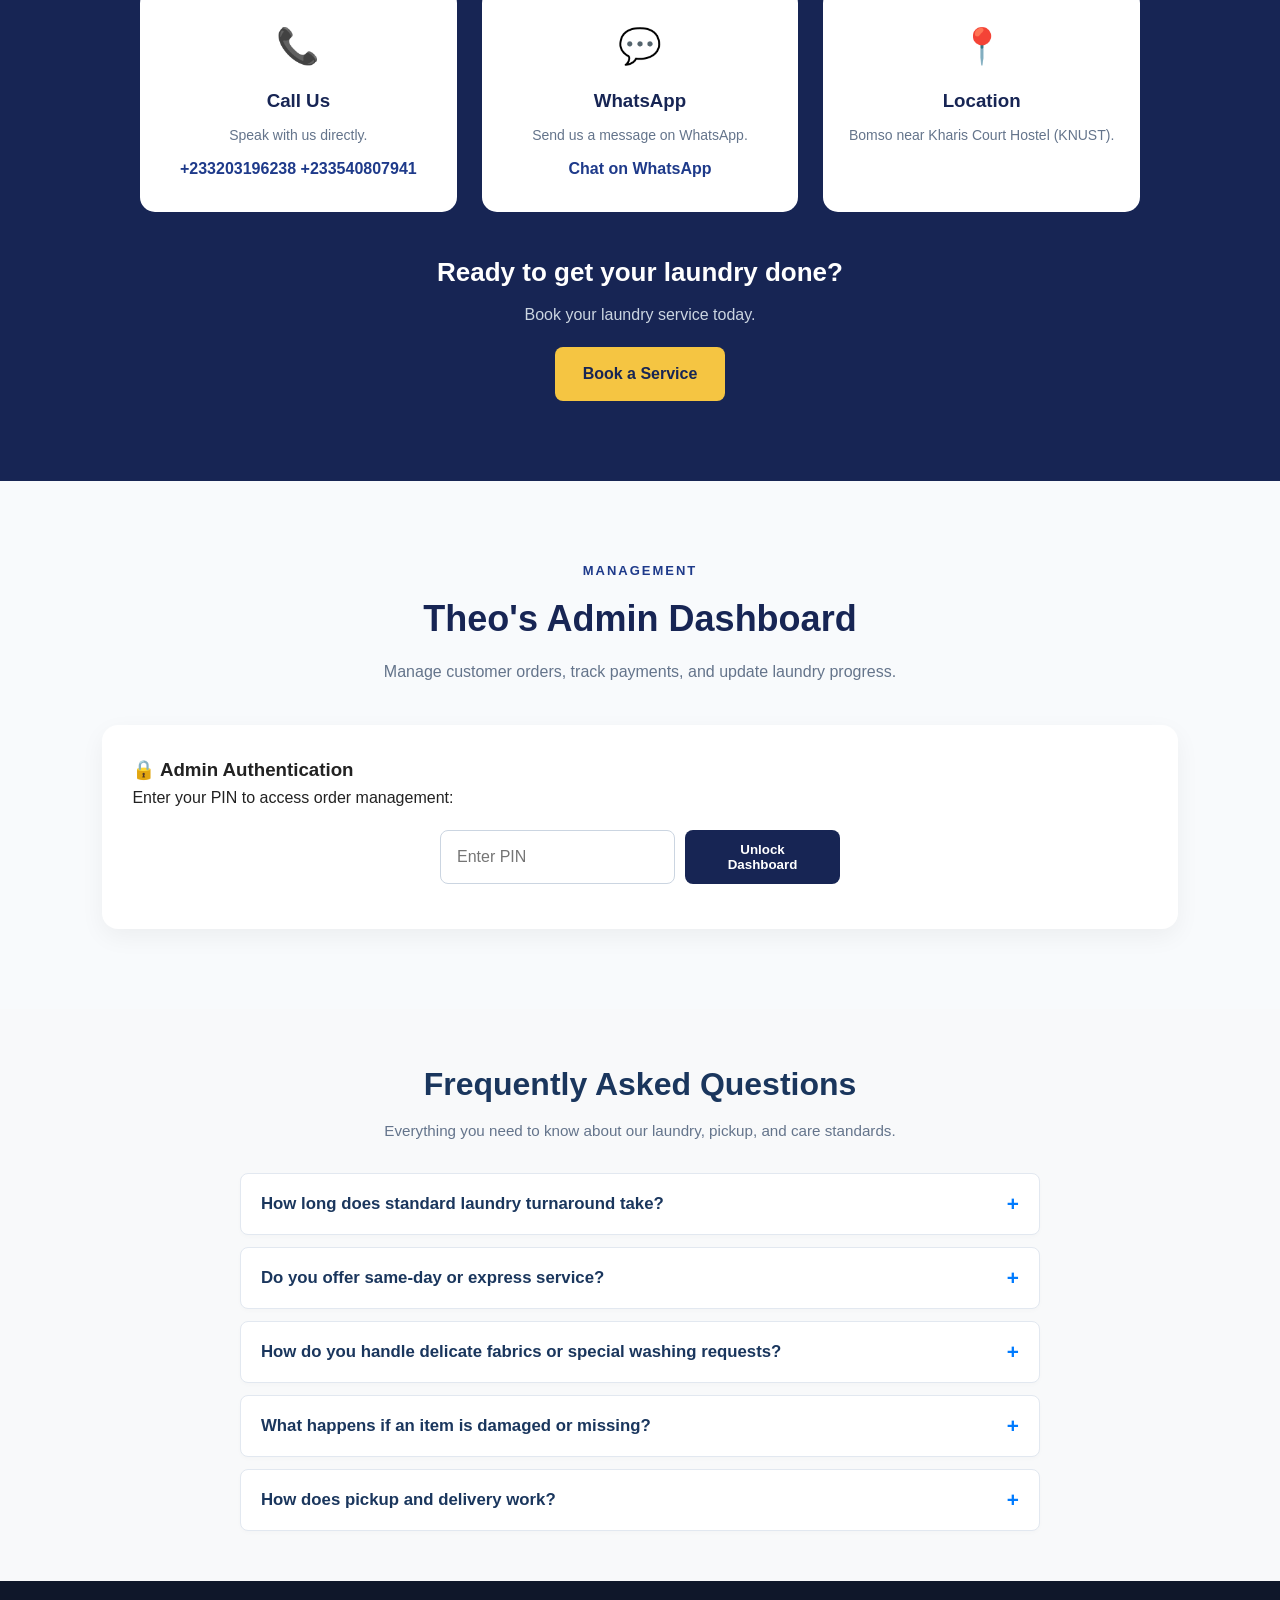
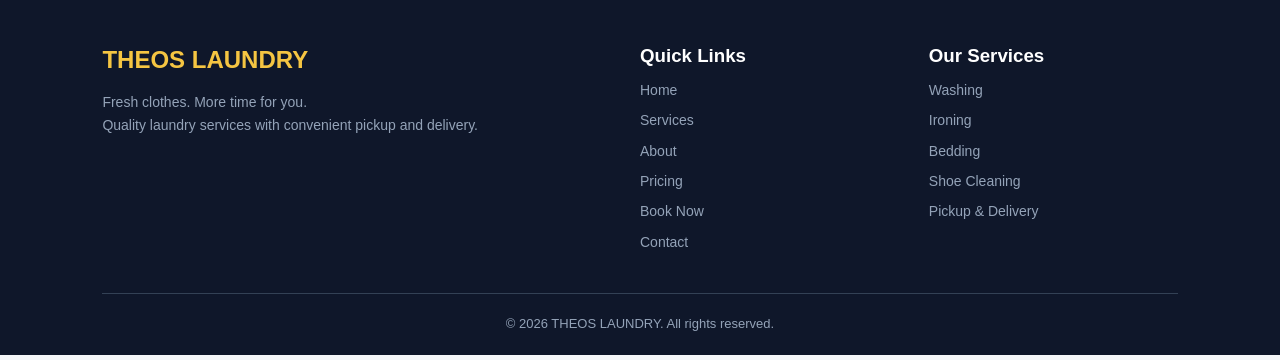
==== commit c692ba93: "Update index.html" ====
--- a/index.html
+++ b/index.html
@@ -183,10 +183,10 @@
             <div class="pricing-container">
                 <div class="pricing-card">
                     <h3>Washing</h3>
-                    <div class="price-item"><span>Shirts / T-shirts</span><strong>GH₵4</strong></div>
-                    <div class="price-item"><span>Boxers / Panties</span><strong>GH₵2</strong></div>
-                    <div class="price-item"><span>Singlets</span><strong>GH₵2</strong></div>
-                    <div class="price-item"><span>Trousers / Jeans</span><strong>GH₵6</strong></div>
+                    <div class="price-item"><span>Shirts / T-shirts</span><strong>GH₵3</strong></div>
+                    <div class="price-item"><span>Boxers / Panties</span><strong>GH₵1.5</strong></div>
+                    <div class="price-item"><span>Singlets</span><strong>GH₵1.5</strong></div>
+                    <div class="price-item"><span>Trousers / Jeans</span><strong>GH₵4.5</strong></div>
                     <div class="price-item"><span>Towel</span><strong>GH₵8</strong></div>
                     <div class="price-item"><span>Handkerchiefs</span><strong>GH₵1</strong></div>
                     <div class="price-item"><span>Socks</span><strong>GH₵1</strong></div>
@@ -195,7 +195,7 @@
                     <div class="price-item"><span>Coat / Blazzer</span><strong>GH₵15</strong></div>
                     <div class="price-item"><span>Complete Suit</span><strong>GH₵25</strong></div>
                     <div class="price-item"><span>Curtains</span><strong>(GH₵6)</strong></div>
-                    <div class="price-item"><span>Pillow cases</span><strong>(GH₵4)</strong></div>
+                    <div class="price-item"><span>Pillow cases</span><strong>(GH₵2.5)</strong></div>
 
                 </div>
 
@@ -313,22 +313,22 @@
                     <div class="service-category">
                         <h3>Washing</h3>
                         <div class="service-item">
-                            <label for="washing-shirts">Shirts / T-shirts (GH₵4)</label>
-                            <input type="number" id="washing-shirts" name="washing_shirts" class="quantity" data-price="4" min="0" value="0">
-                        </div>
-                        <div class="service-item">
-                            <label for="washing-boxers">Boxers / Panties (GH₵2)</label> 
-                            <input type="number" id="washing-boxers" name="washing_boxers" class="quantity" data-price="2" min="0" value="0">
+                            <label for="washing-shirts">Shirts / T-shirts (GH₵3)</label>
+                            <input type="number" id="washing-shirts" name="washing_shirts" class="quantity" data-price="3" min="0" value="0">
+                        </div>
+                        <div class="service-item">
+                            <label for="washing-boxers">Boxers / Panties (GH₵1.5)</label> 
+                            <input type="number" id="washing-boxers" name="washing_boxers" class="quantity" data-price="1.5" min="0" value="0">
                         </div>
                     
                         <div class="service-item">
-                            <label for="washing-trousers">Trousers / Jeans (GH₵6)</label>
-                            <input type="number" id="washing-trousers" name="washing_trousers" class="quantity" data-price="6" min="0" value="0">
-                        </div>
-
-                        <div class="service-item">
-                            <label for="washing-singlets">Singlets (GH₵2)</label>
-                            <input type="number" id="washing-singlets" name="washing_singlets" class="quantity" data-price="2" min="0" value="0">
+                            <label for="washing-trousers">Trousers / Jeans (GH₵4.5)</label>
+                            <input type="number" id="washing-trousers" name="washing_trousers" class="quantity" data-price="4.5" min="0" value="0">
+                        </div>
+
+                        <div class="service-item">
+                            <label for="washing-singlets">Singlets (GH₵1.5)</label>
+                            <input type="number" id="washing-singlets" name="washing_singlets" class="quantity" data-price="1.5" min="0" value="0">
                         </div>
 
                         <div class="service-item">
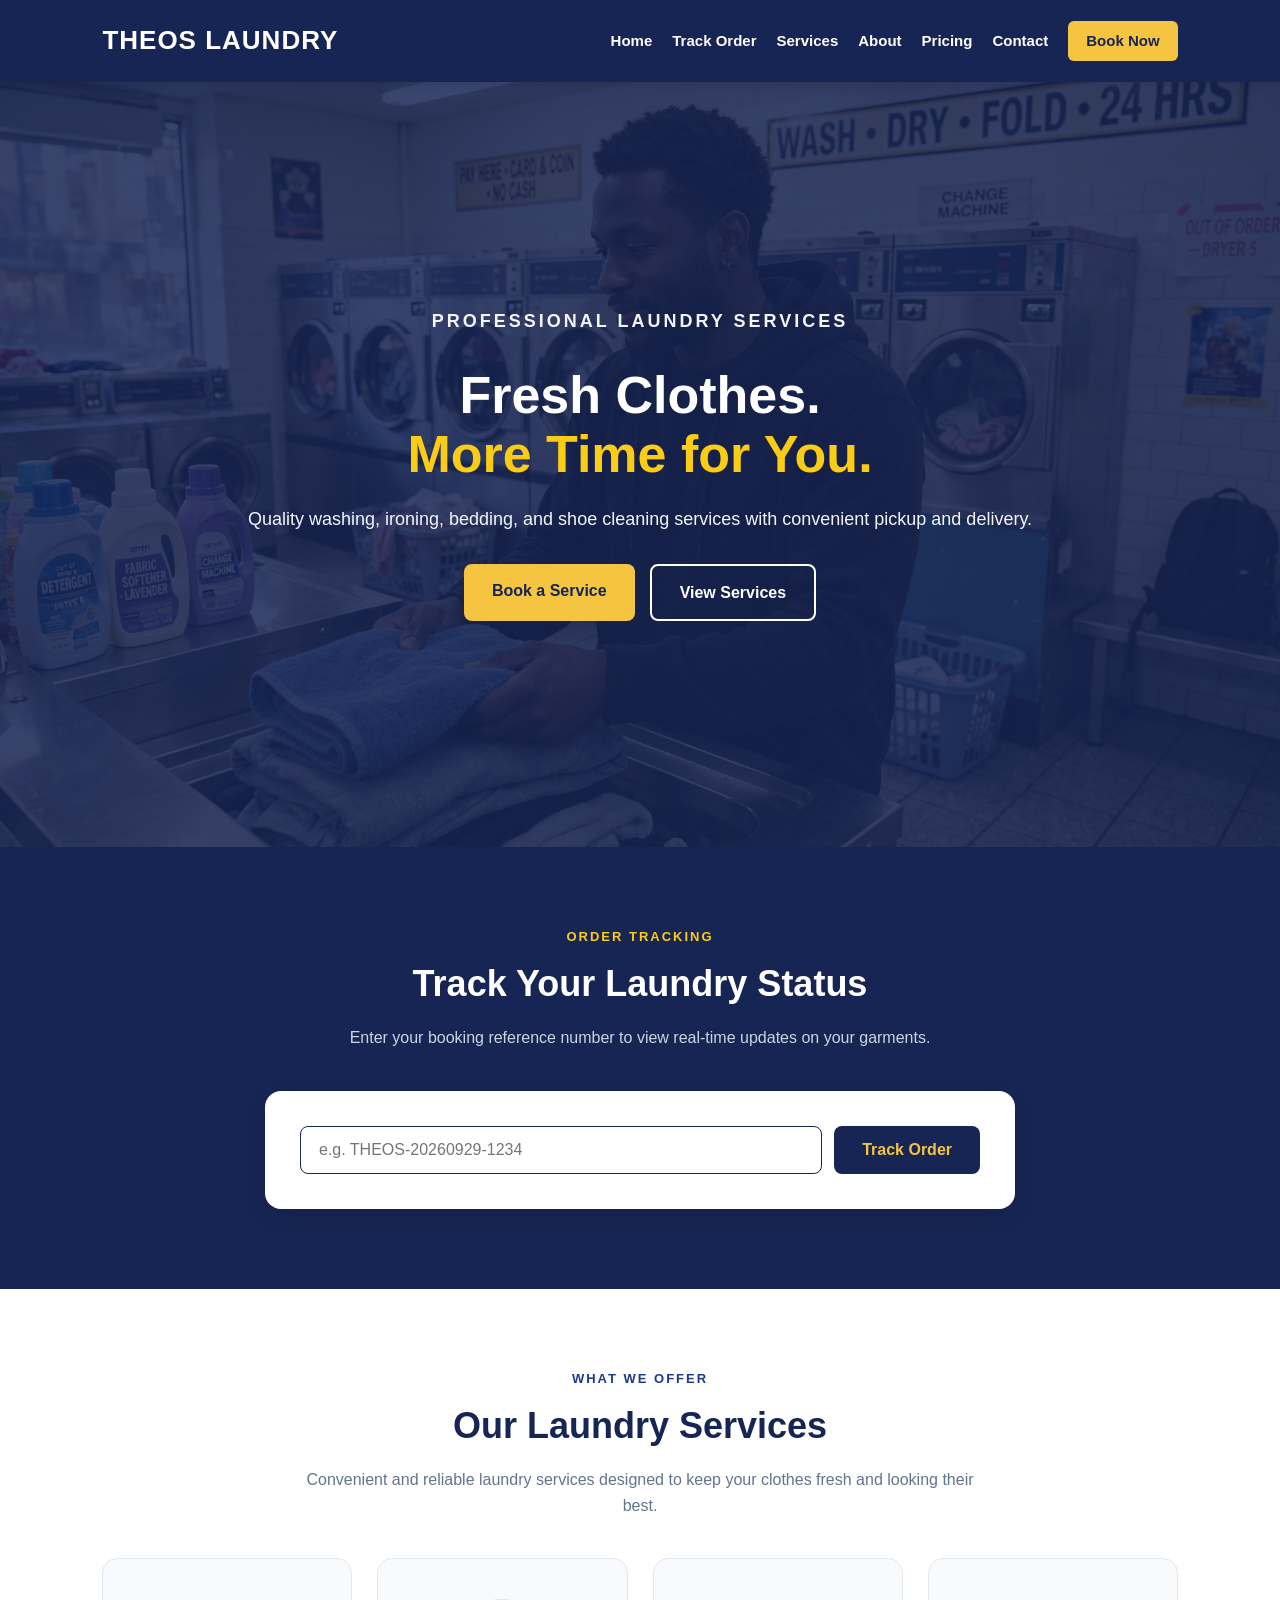
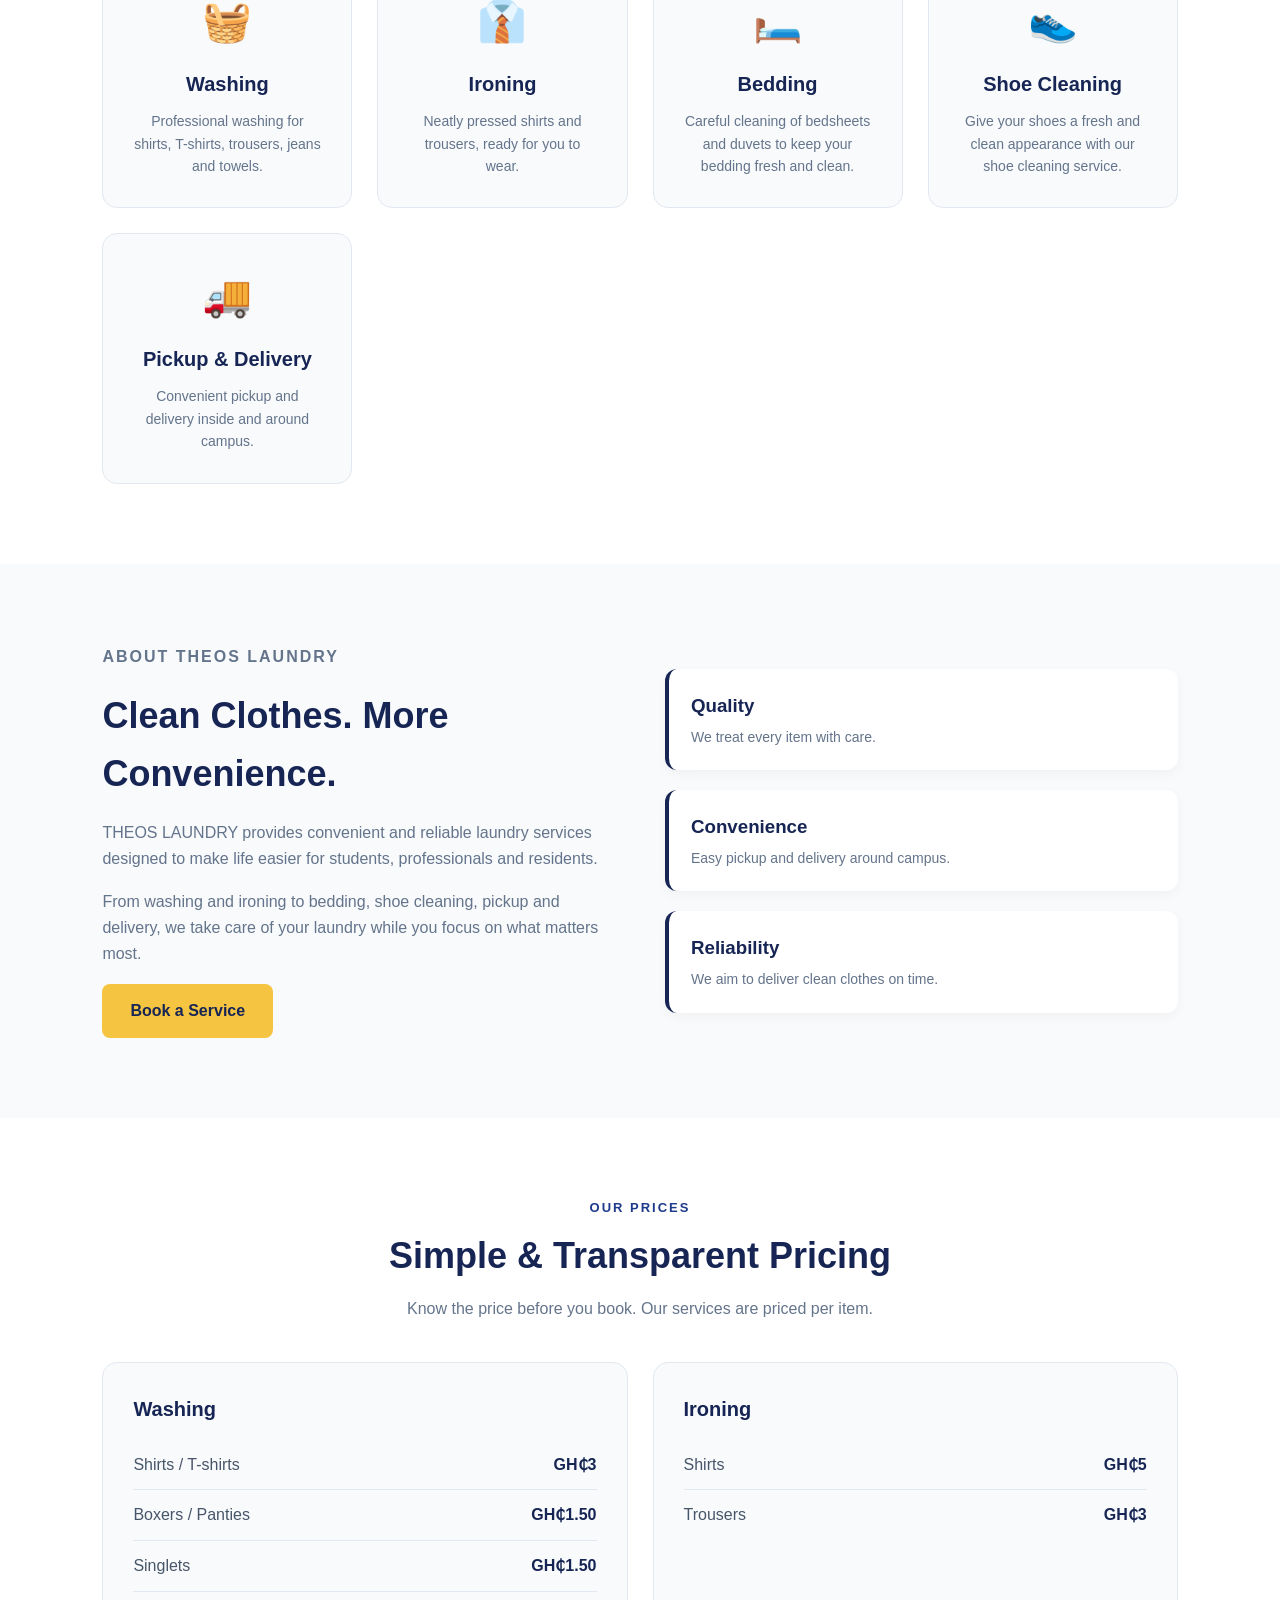
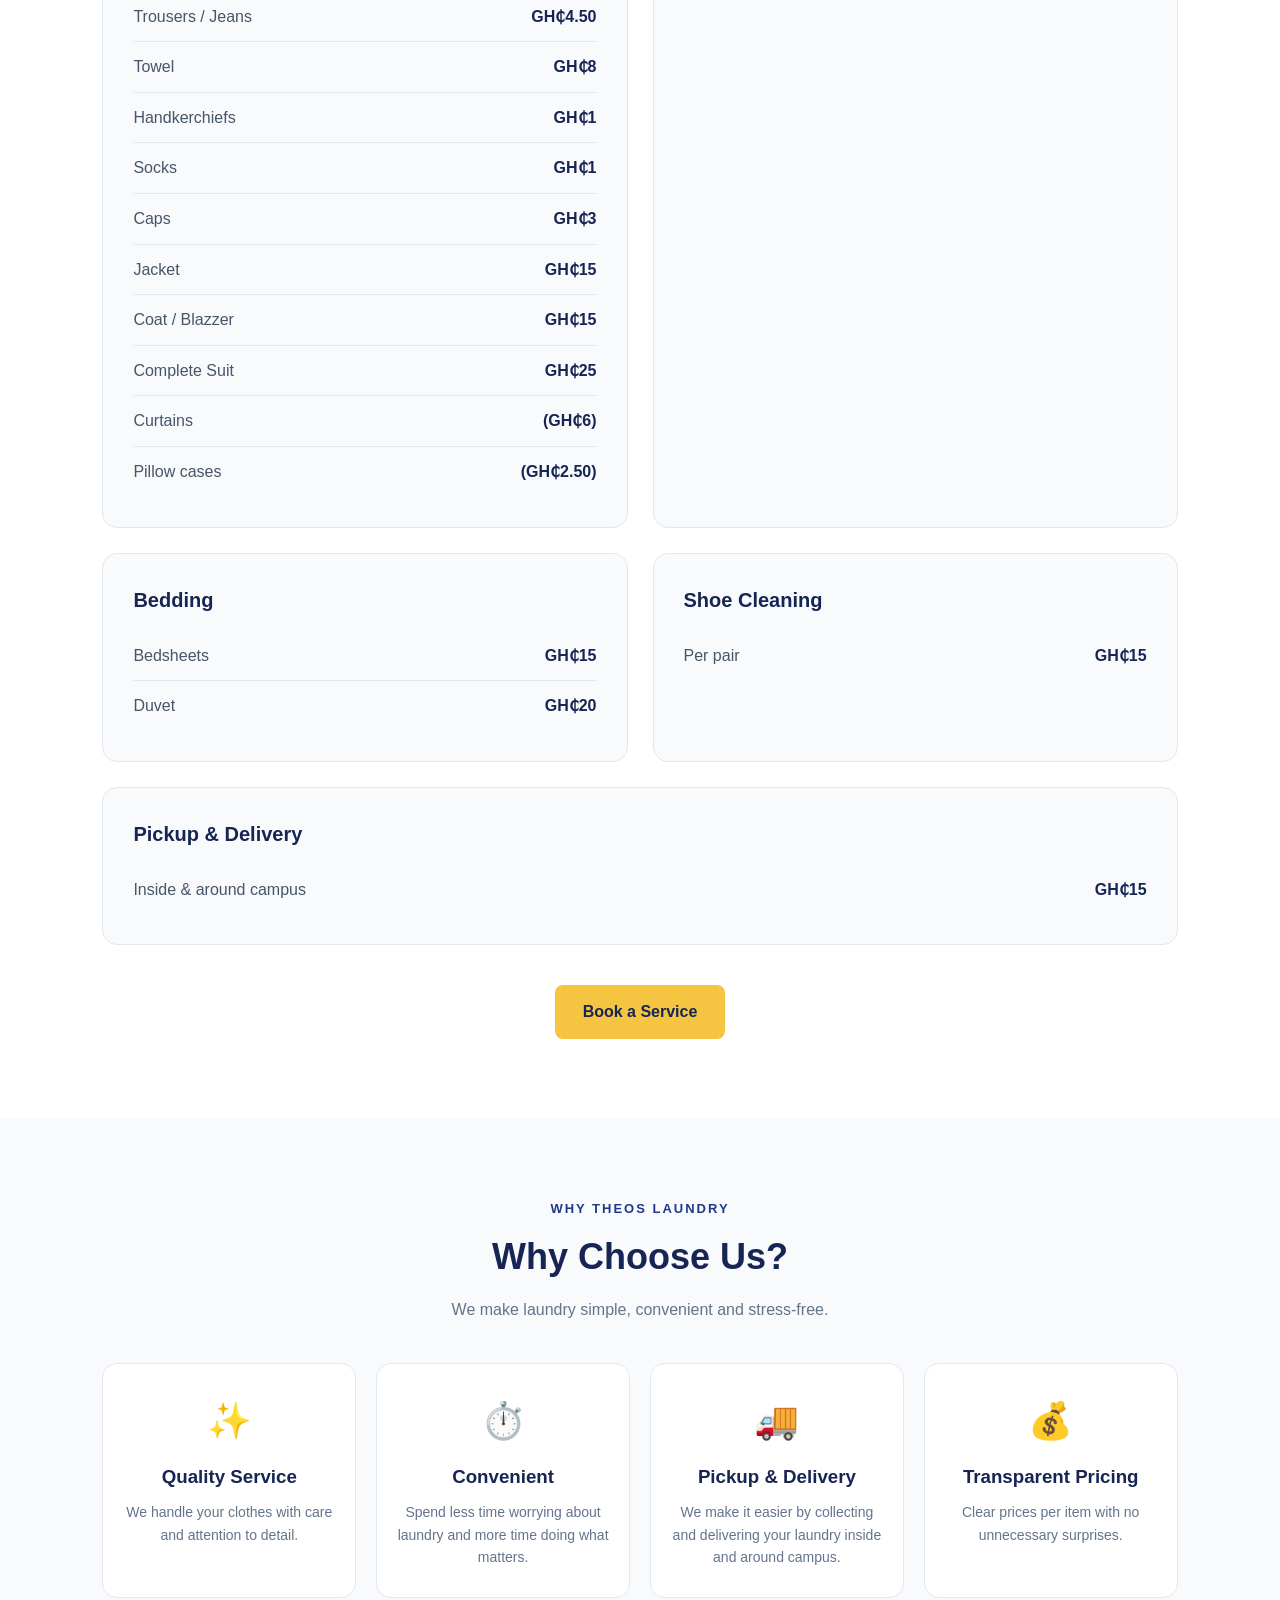
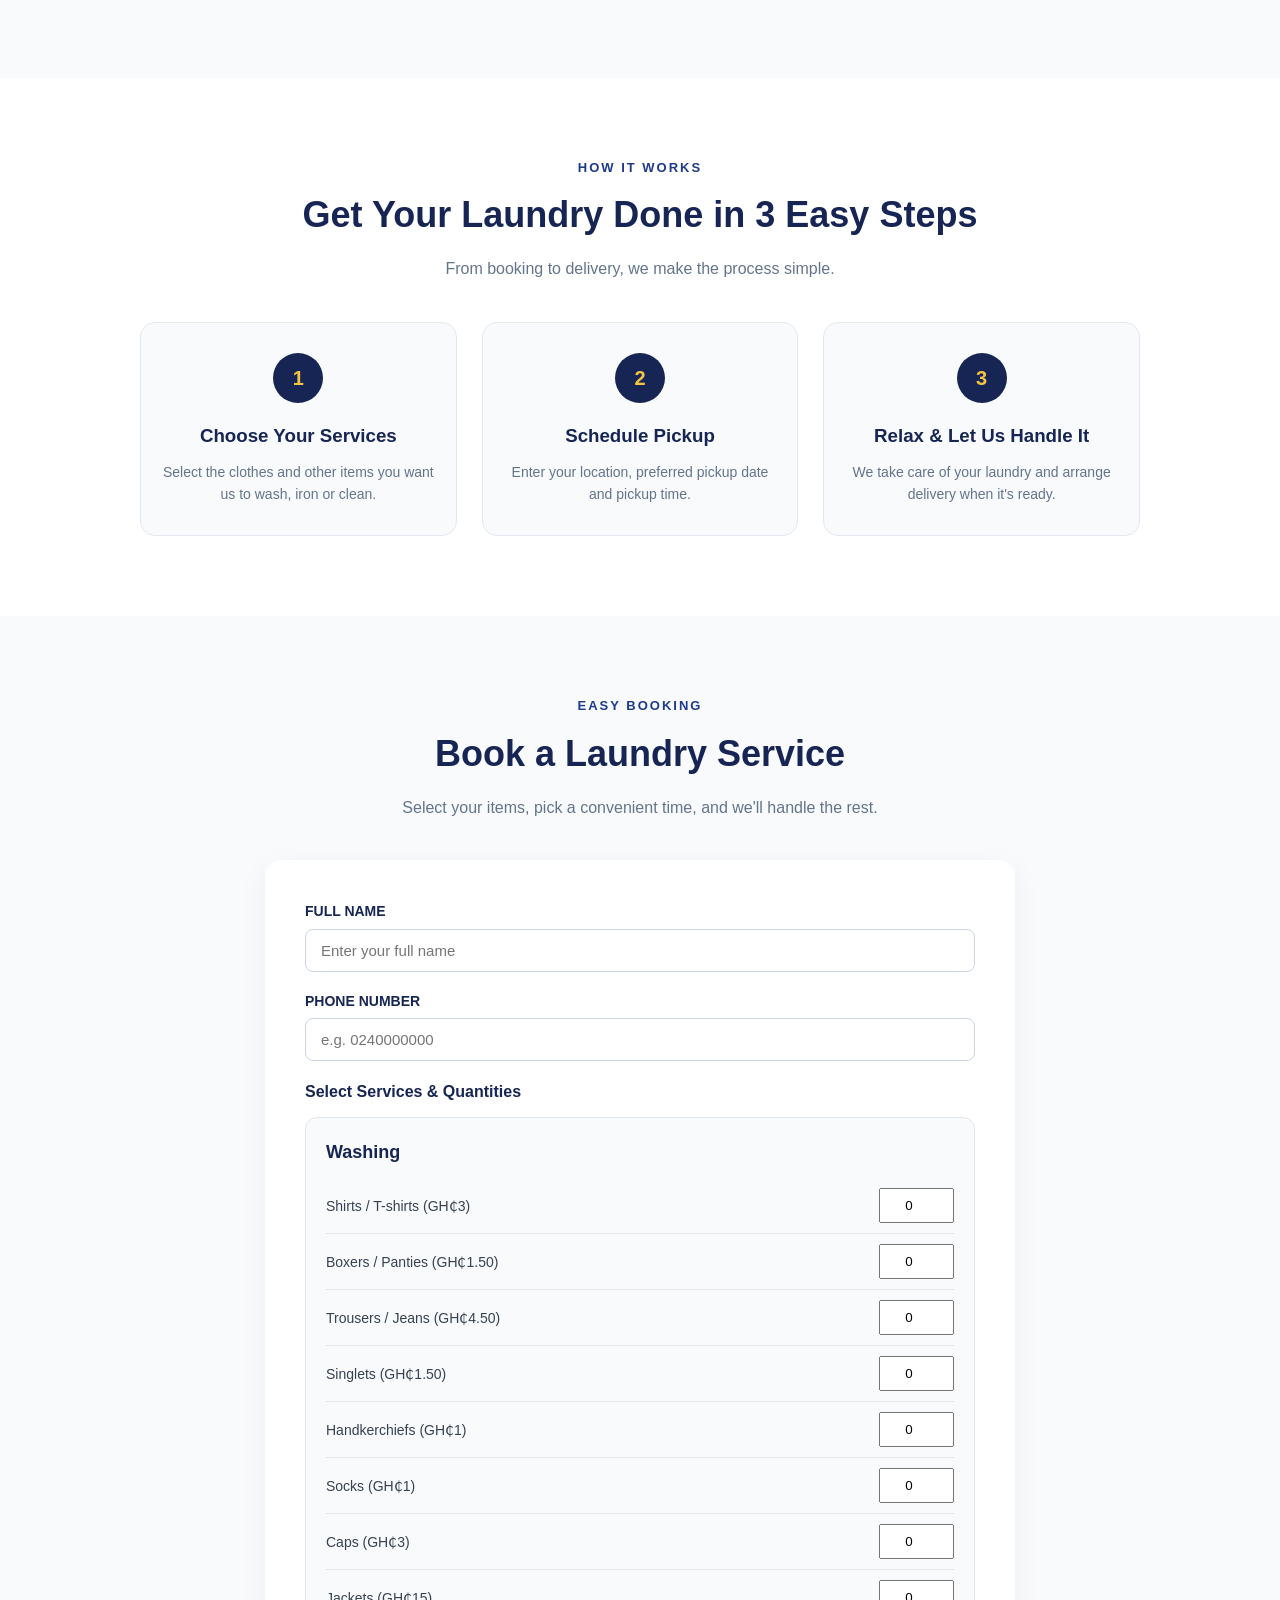
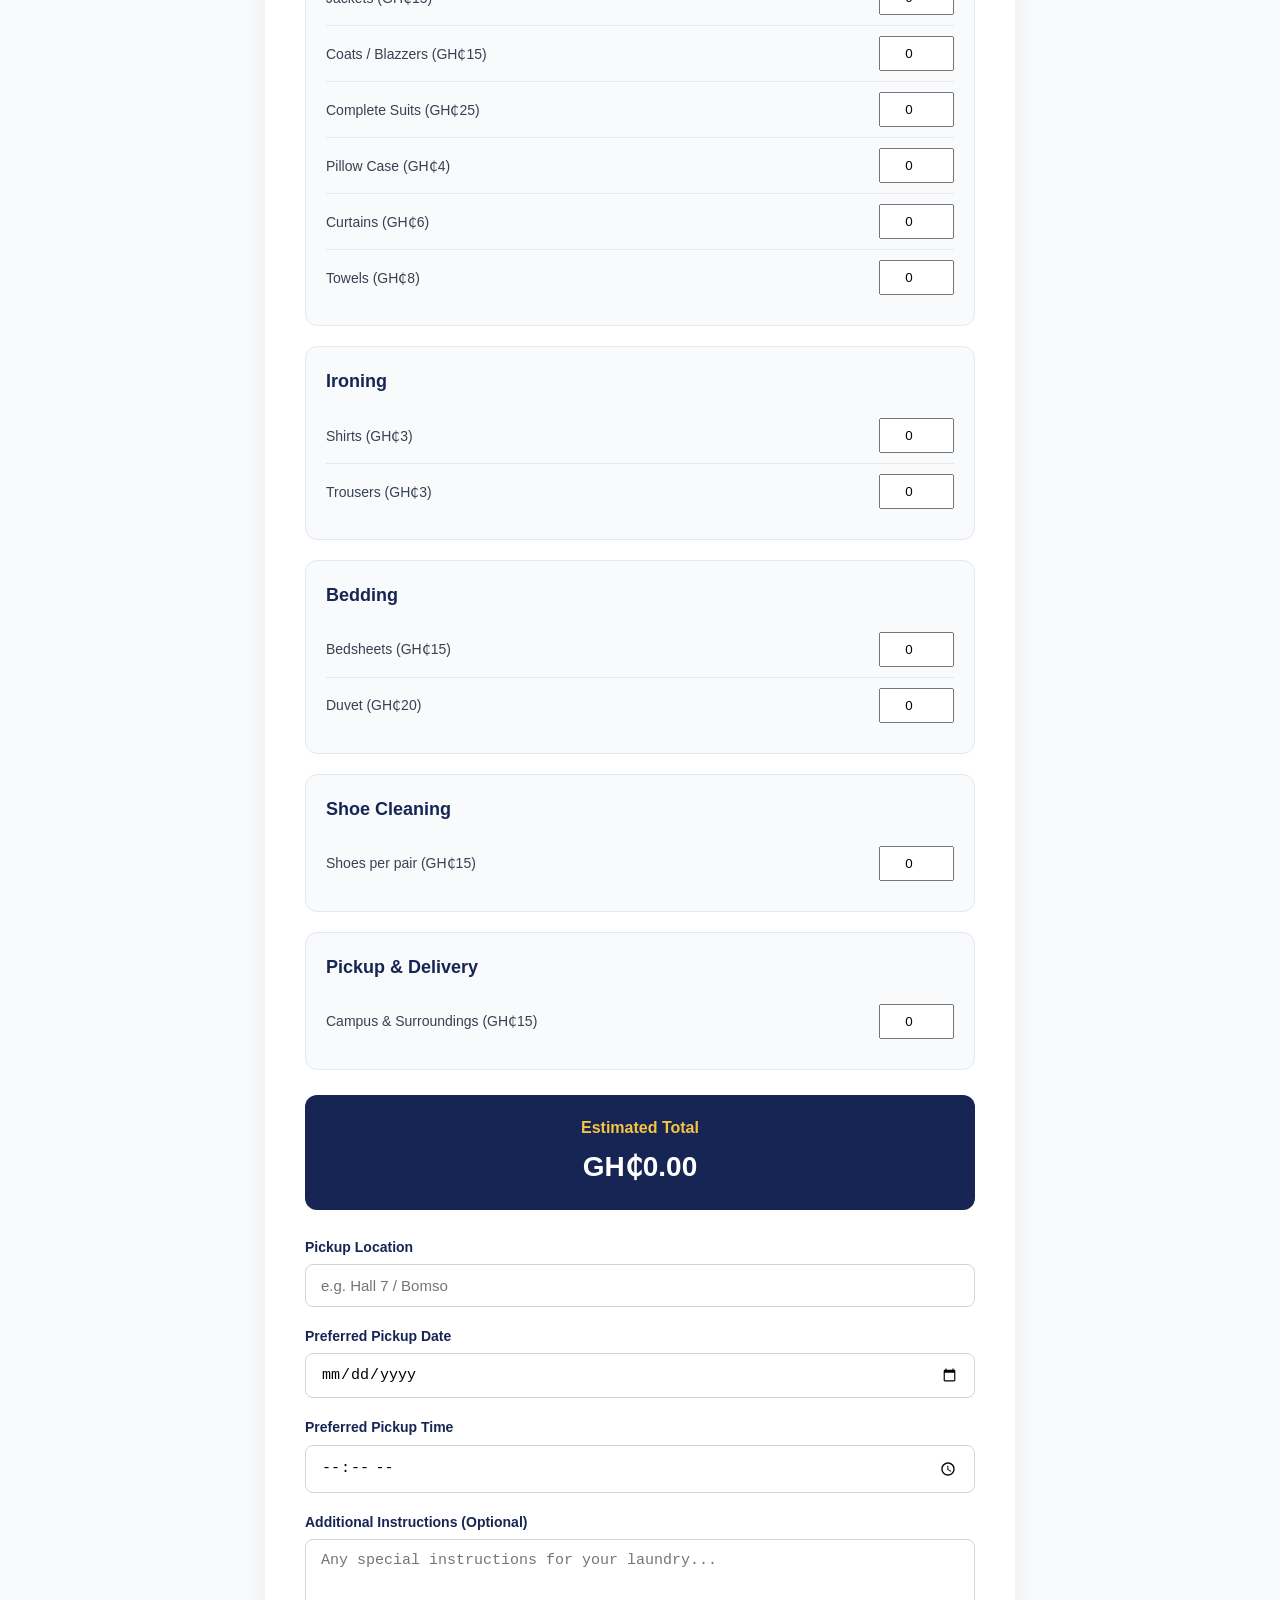
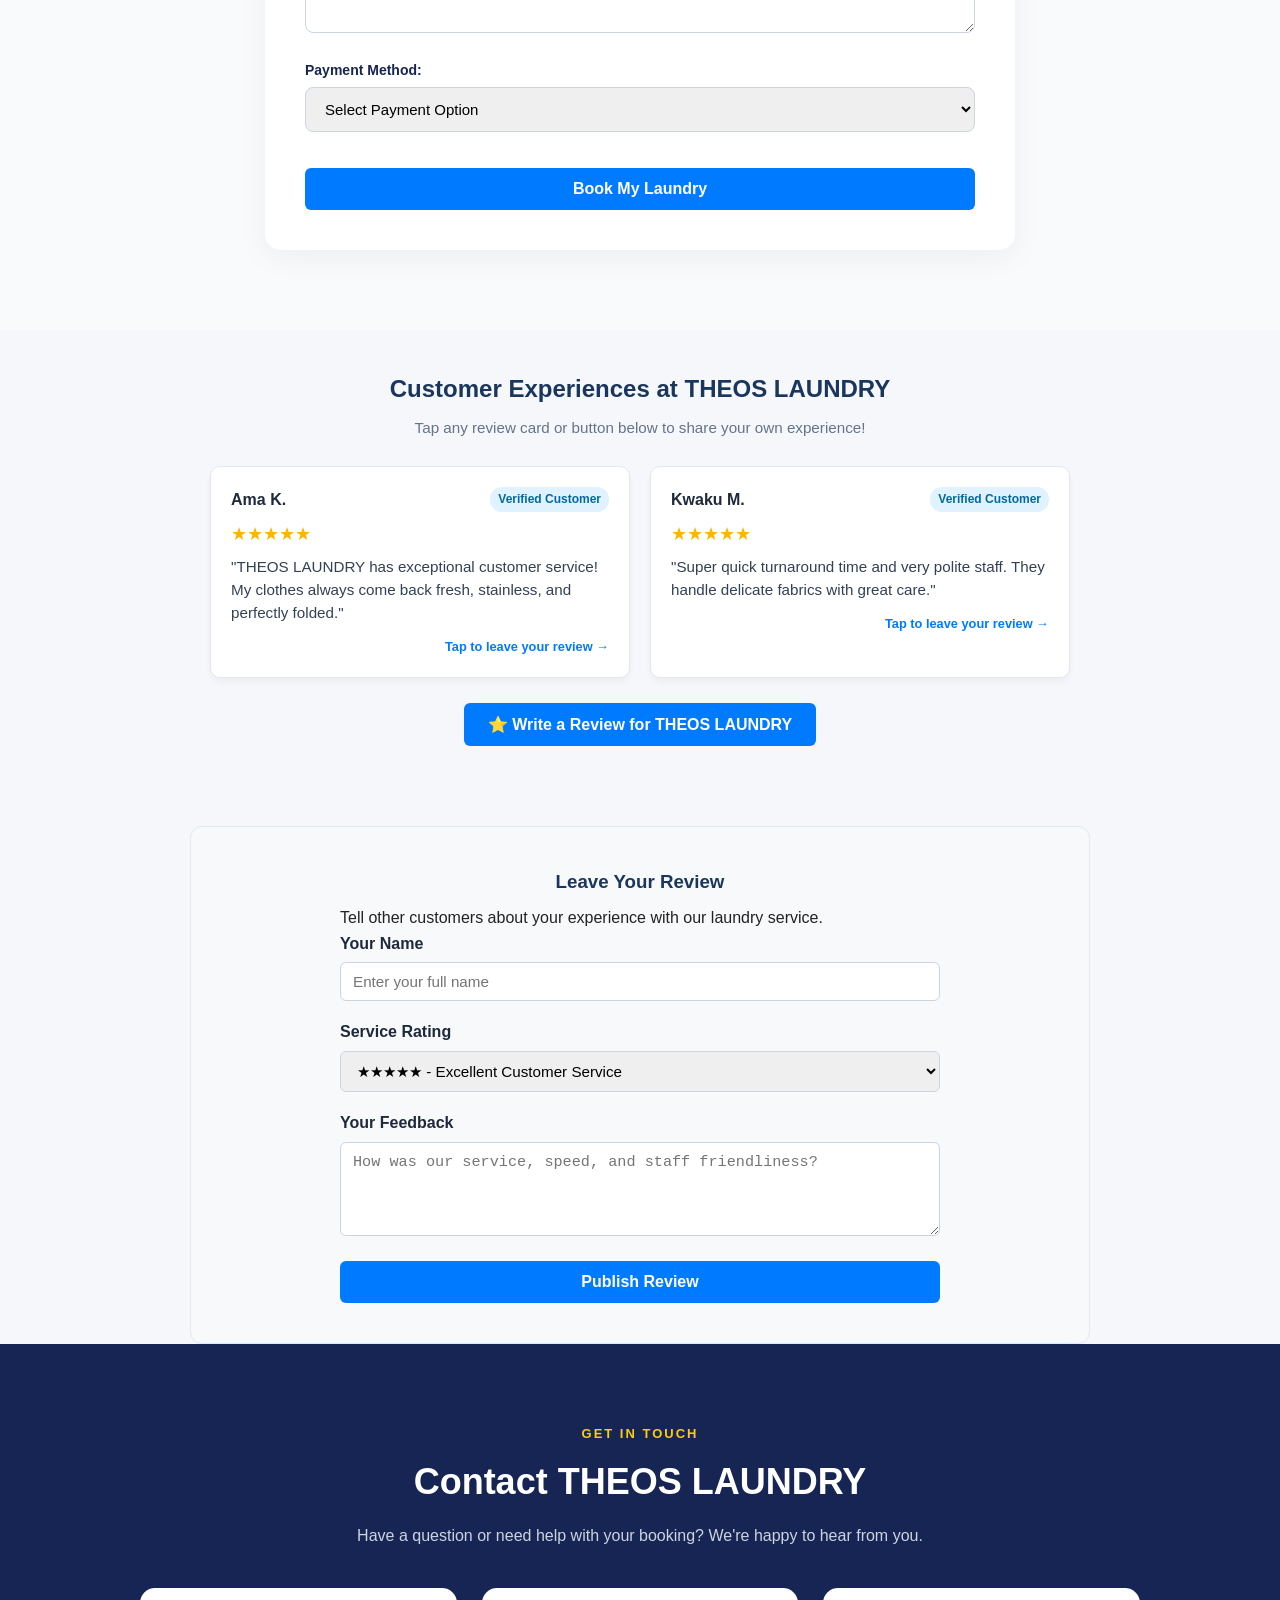
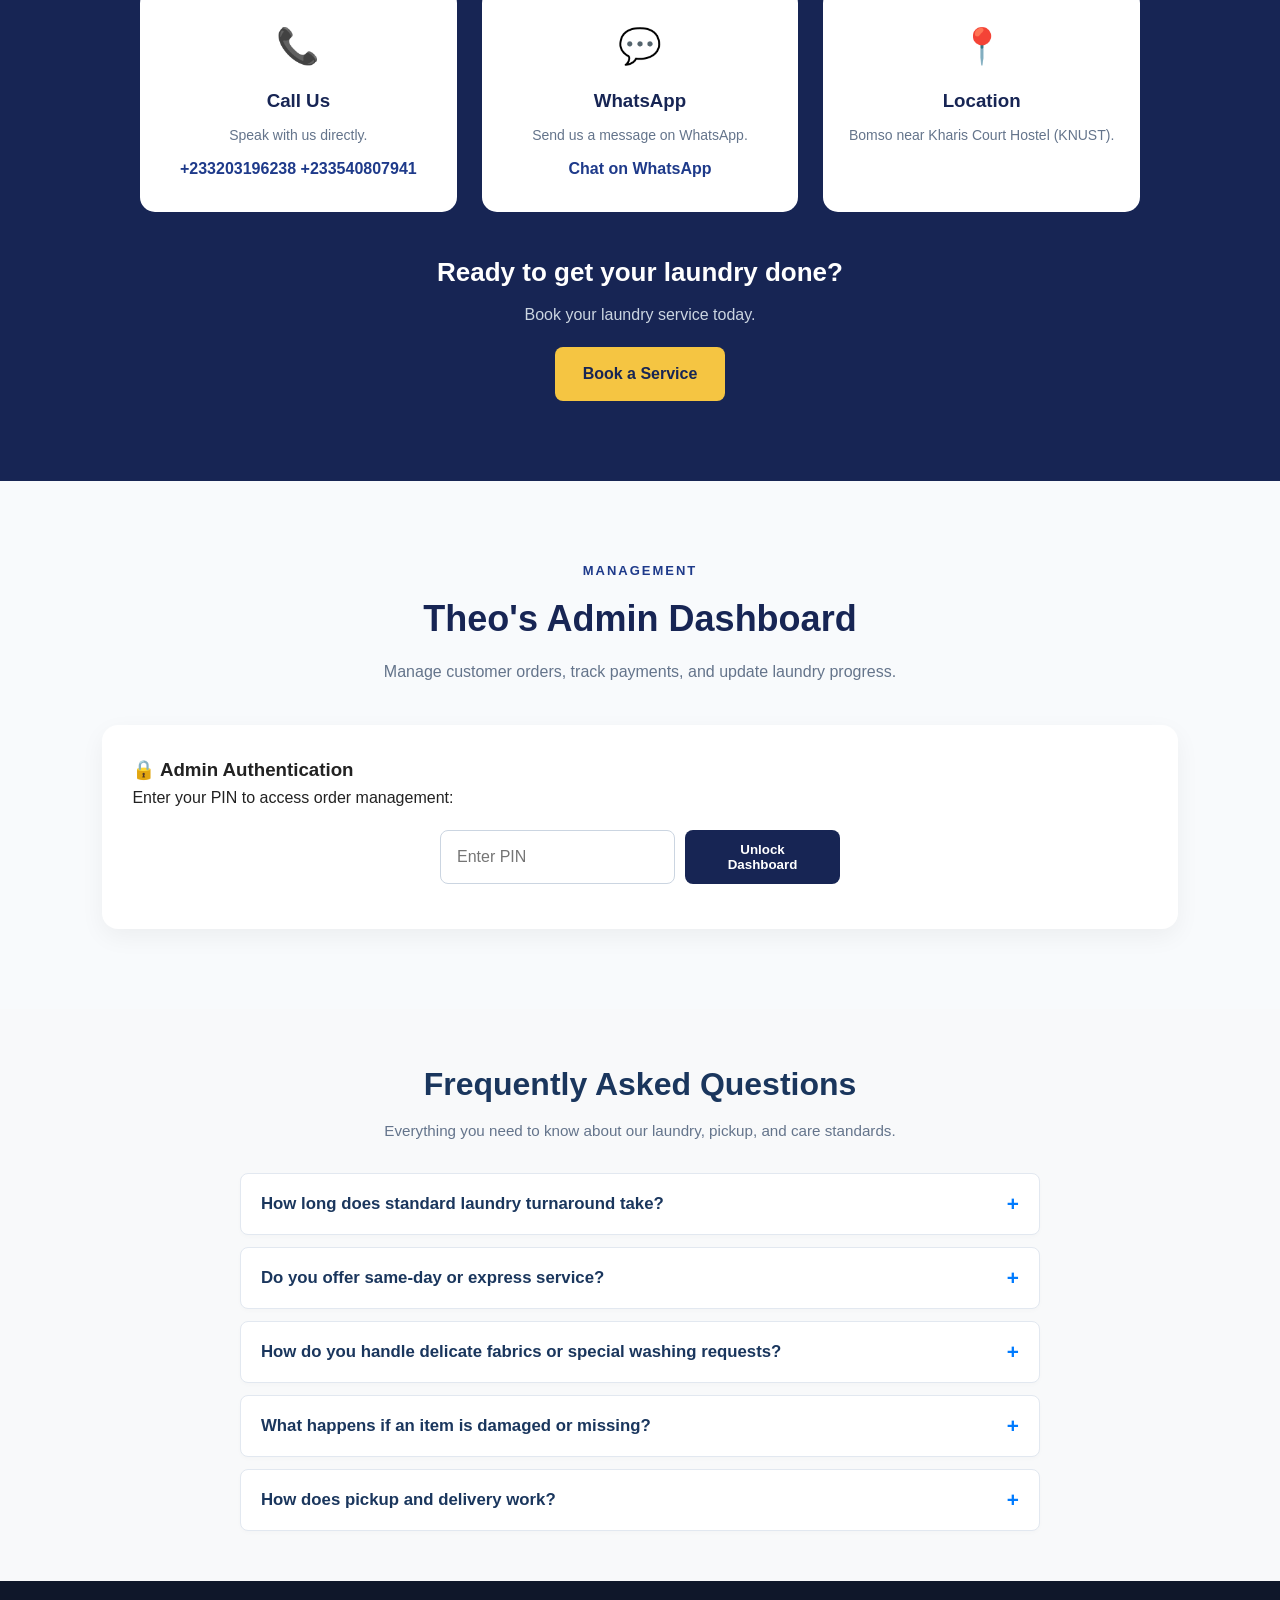
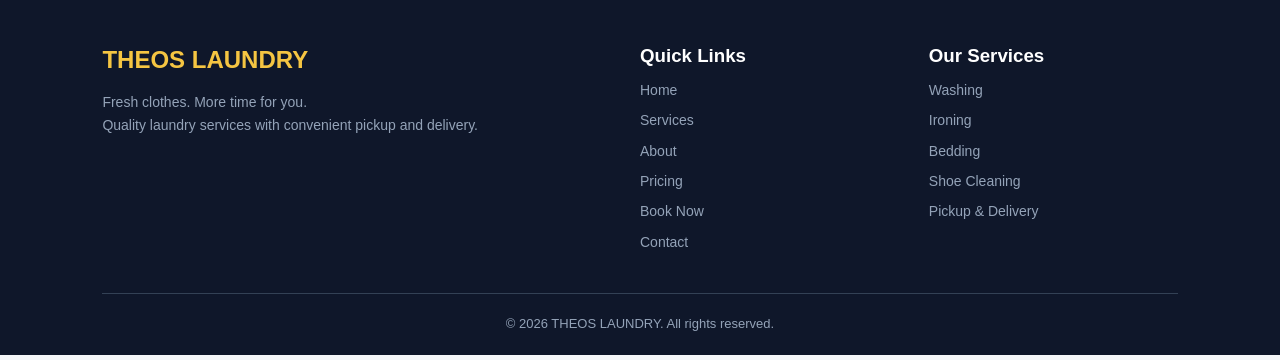
==== commit 02d58295: "Update index.html" ====
--- a/index.html
+++ b/index.html
@@ -184,9 +184,9 @@
                 <div class="pricing-card">
                     <h3>Washing</h3>
                     <div class="price-item"><span>Shirts / T-shirts</span><strong>GH₵3</strong></div>
-                    <div class="price-item"><span>Boxers / Panties</span><strong>GH₵1.5</strong></div>
-                    <div class="price-item"><span>Singlets</span><strong>GH₵1.5</strong></div>
-                    <div class="price-item"><span>Trousers / Jeans</span><strong>GH₵4.5</strong></div>
+                    <div class="price-item"><span>Boxers / Panties</span><strong>GH₵1.50</strong></div>
+                    <div class="price-item"><span>Singlets</span><strong>GH₵1.50</strong></div>
+                    <div class="price-item"><span>Trousers / Jeans</span><strong>GH₵4.50</strong></div>
                     <div class="price-item"><span>Towel</span><strong>GH₵8</strong></div>
                     <div class="price-item"><span>Handkerchiefs</span><strong>GH₵1</strong></div>
                     <div class="price-item"><span>Socks</span><strong>GH₵1</strong></div>
@@ -195,7 +195,7 @@
                     <div class="price-item"><span>Coat / Blazzer</span><strong>GH₵15</strong></div>
                     <div class="price-item"><span>Complete Suit</span><strong>GH₵25</strong></div>
                     <div class="price-item"><span>Curtains</span><strong>(GH₵6)</strong></div>
-                    <div class="price-item"><span>Pillow cases</span><strong>(GH₵2.5)</strong></div>
+                    <div class="price-item"><span>Pillow cases</span><strong>(GH₵2.50)</strong></div>
 
                 </div>
 
@@ -317,18 +317,18 @@
                             <input type="number" id="washing-shirts" name="washing_shirts" class="quantity" data-price="3" min="0" value="0">
                         </div>
                         <div class="service-item">
-                            <label for="washing-boxers">Boxers / Panties (GH₵1.5)</label> 
-                            <input type="number" id="washing-boxers" name="washing_boxers" class="quantity" data-price="1.5" min="0" value="0">
+                            <label for="washing-boxers">Boxers / Panties (GH₵1.50)</label> 
+                            <input type="number" id="washing-boxers" name="washing_boxers" class="quantity" data-price="1.50" min="0" value="0">
                         </div>
                     
                         <div class="service-item">
-                            <label for="washing-trousers">Trousers / Jeans (GH₵4.5)</label>
-                            <input type="number" id="washing-trousers" name="washing_trousers" class="quantity" data-price="4.5" min="0" value="0">
-                        </div>
-
-                        <div class="service-item">
-                            <label for="washing-singlets">Singlets (GH₵1.5)</label>
-                            <input type="number" id="washing-singlets" name="washing_singlets" class="quantity" data-price="1.5" min="0" value="0">
+                            <label for="washing-trousers">Trousers / Jeans (GH₵4.50)</label>
+                            <input type="number" id="washing-trousers" name="washing_trousers" class="quantity" data-price="4.50" min="0" value="0">
+                        </div>
+
+                        <div class="service-item">
+                            <label for="washing-singlets">Singlets (GH₵1.50)</label>
+                            <input type="number" id="washing-singlets" name="washing_singlets" class="quantity" data-price="1.50" min="0" value="0">
                         </div>
 
                         <div class="service-item">
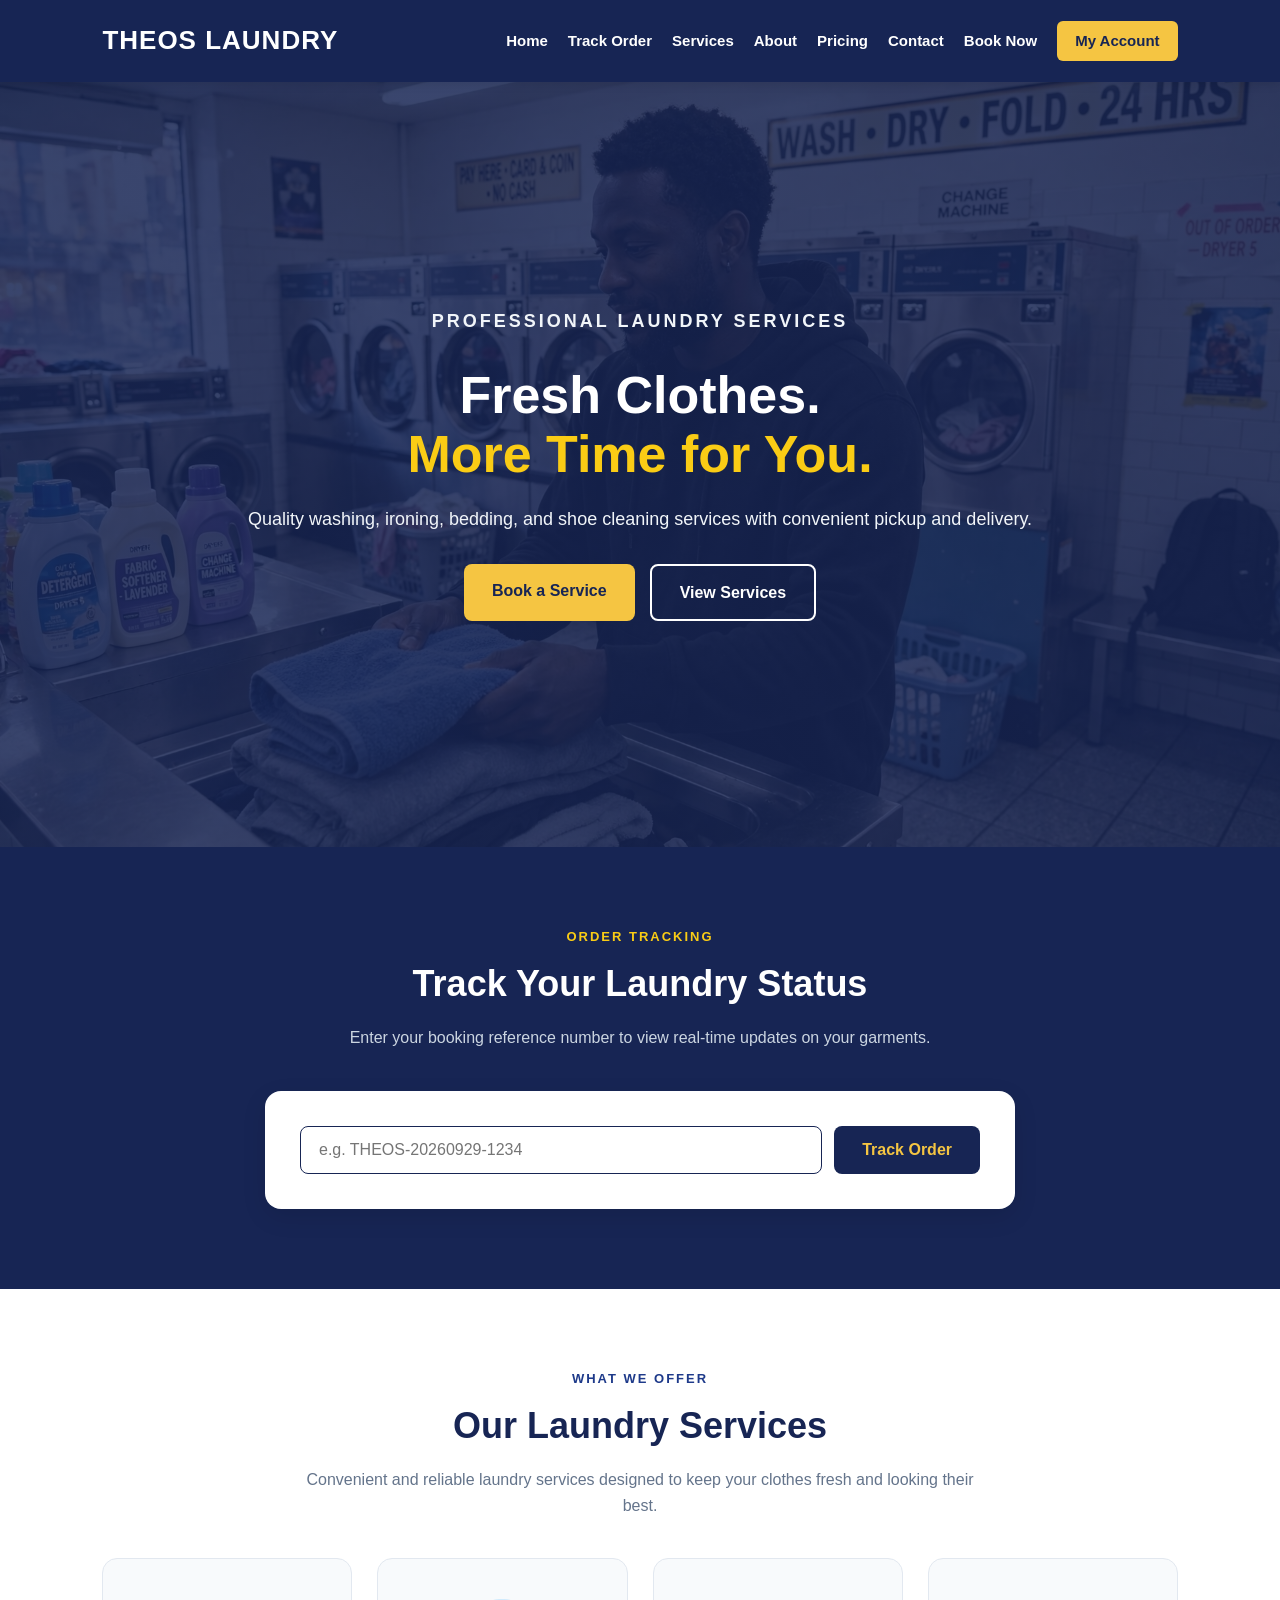
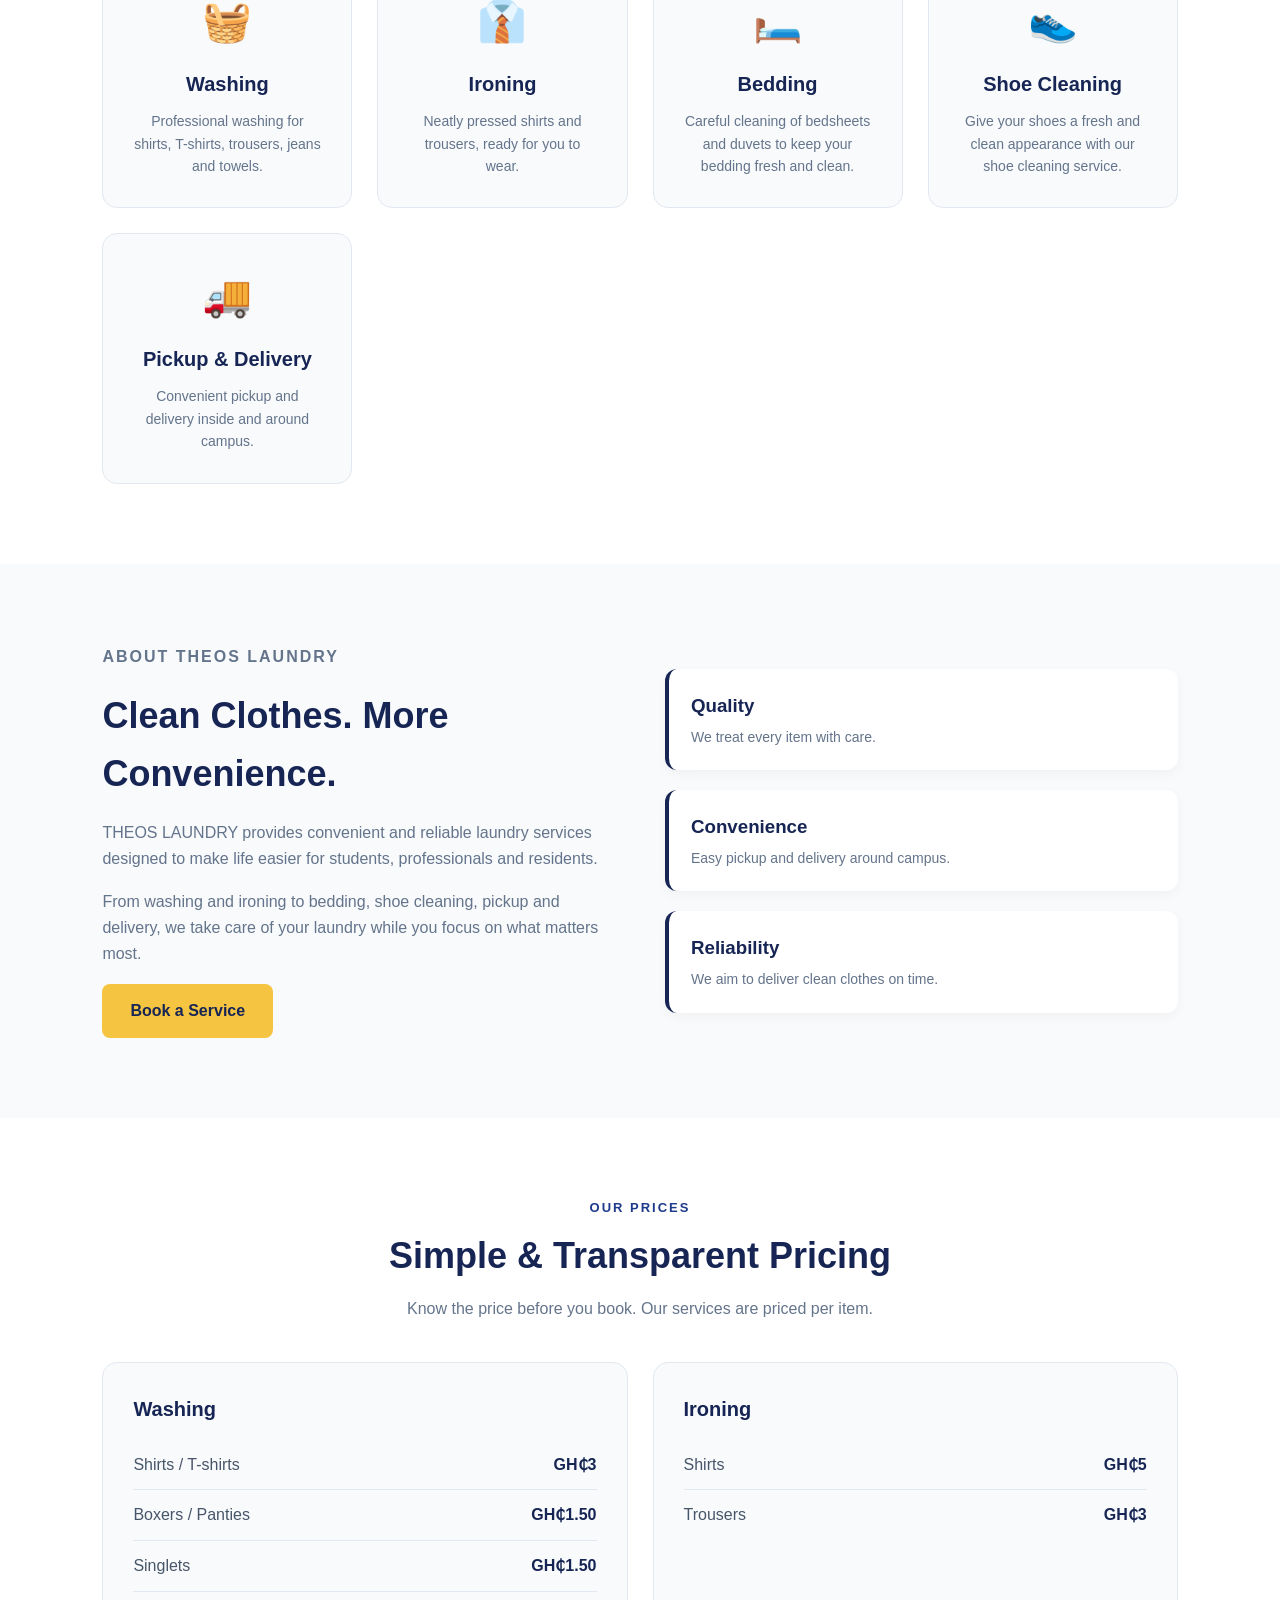
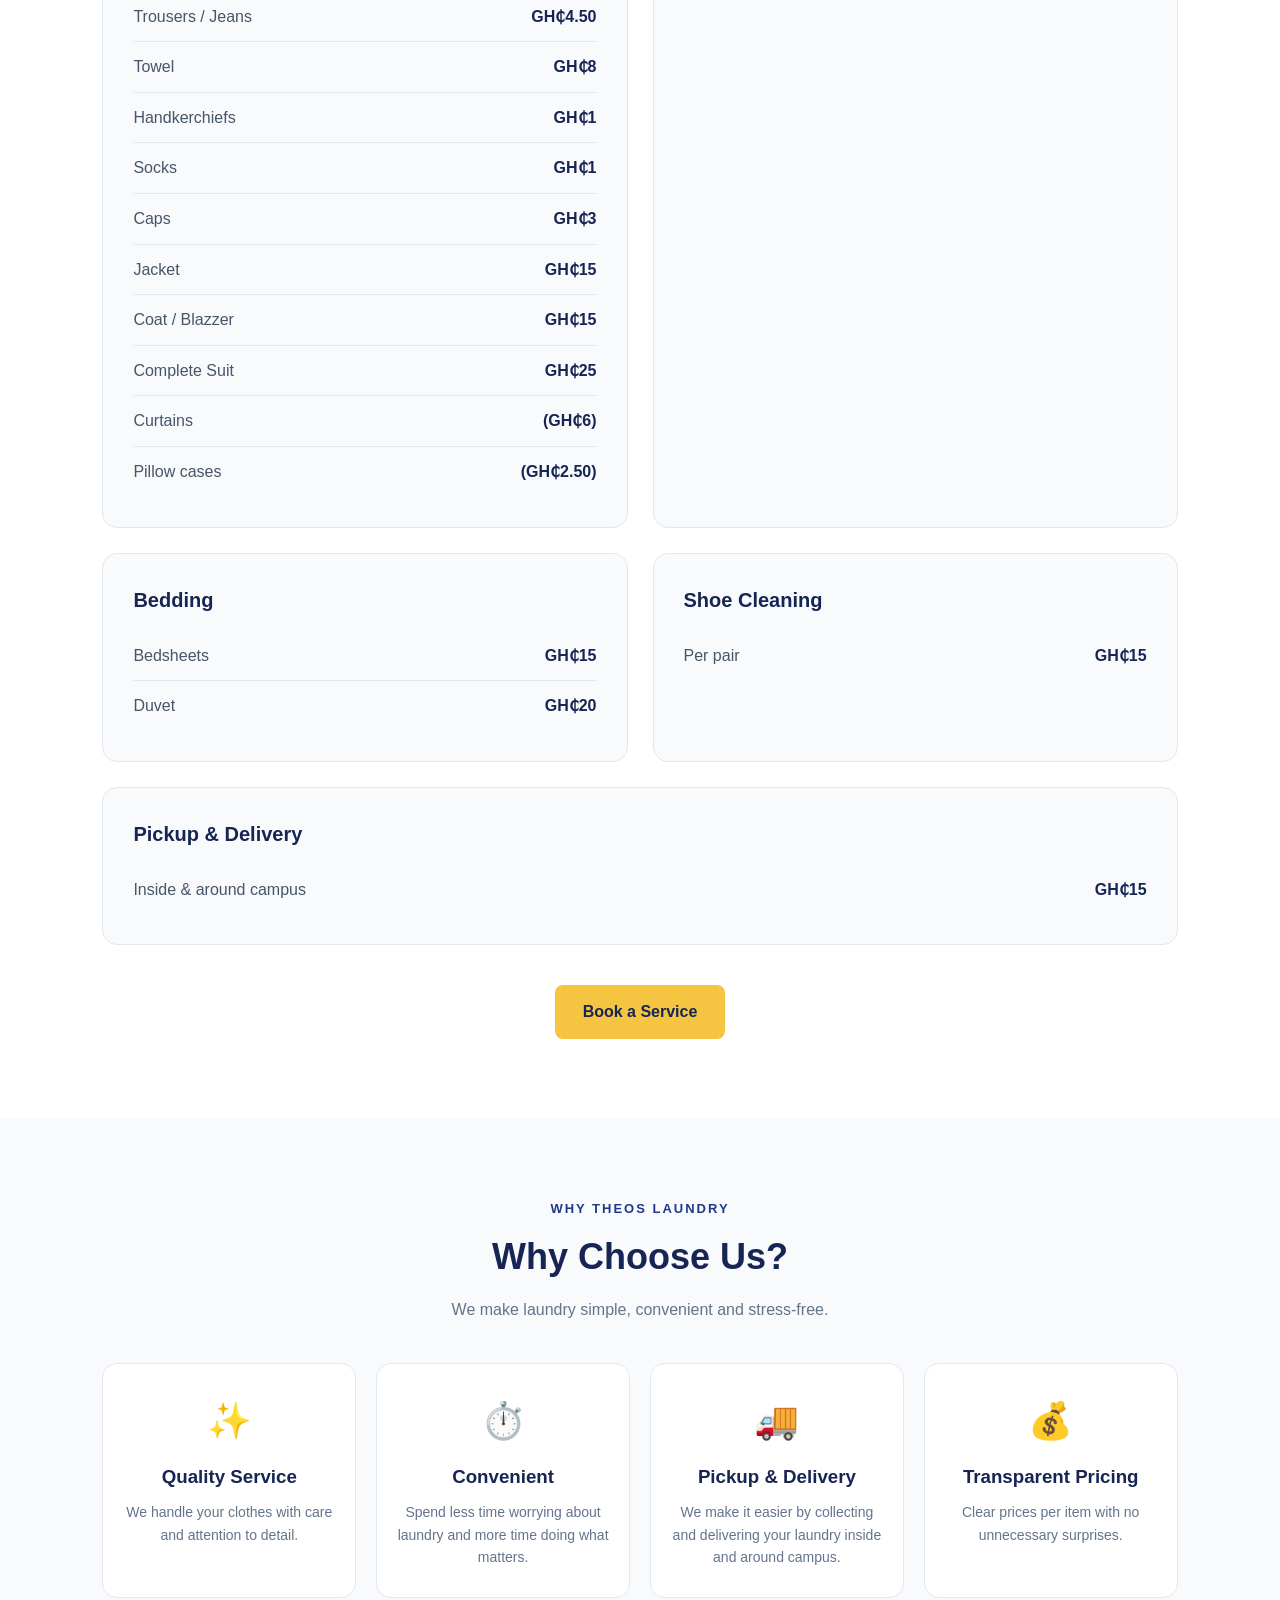
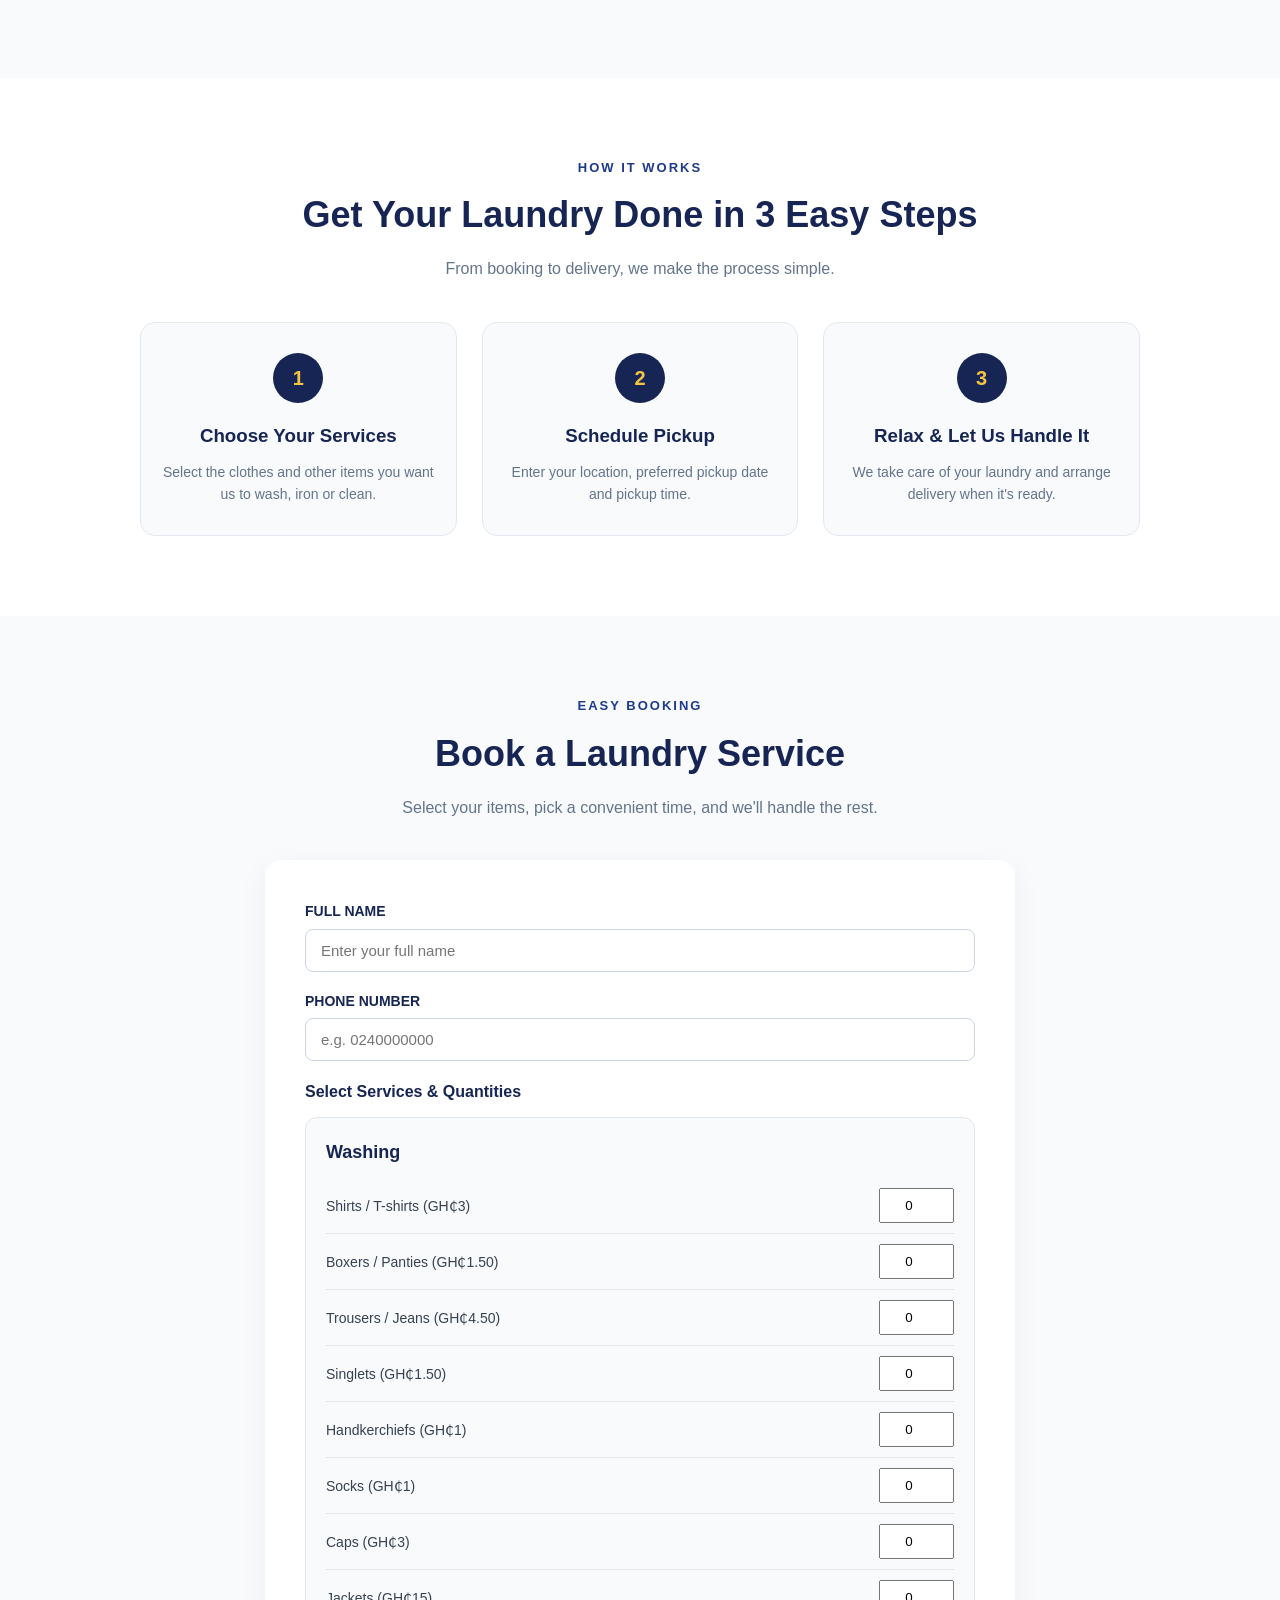
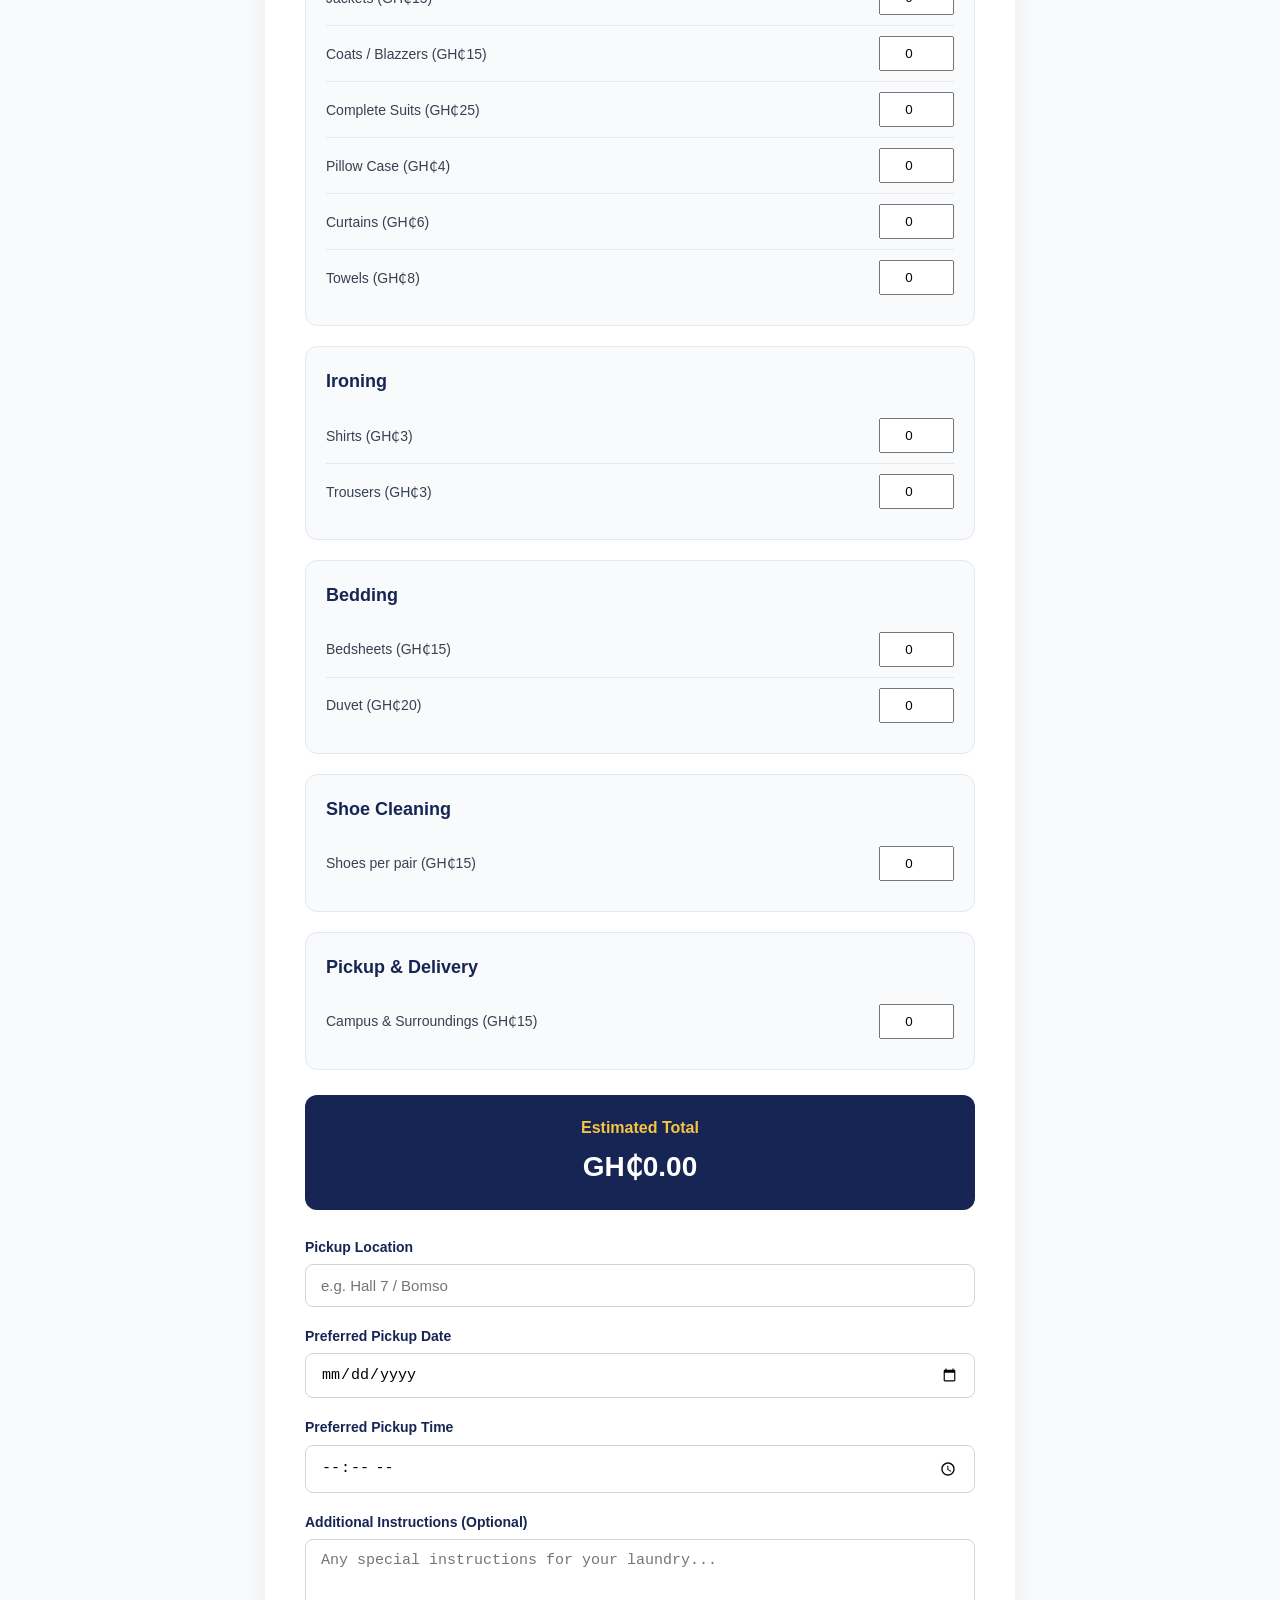
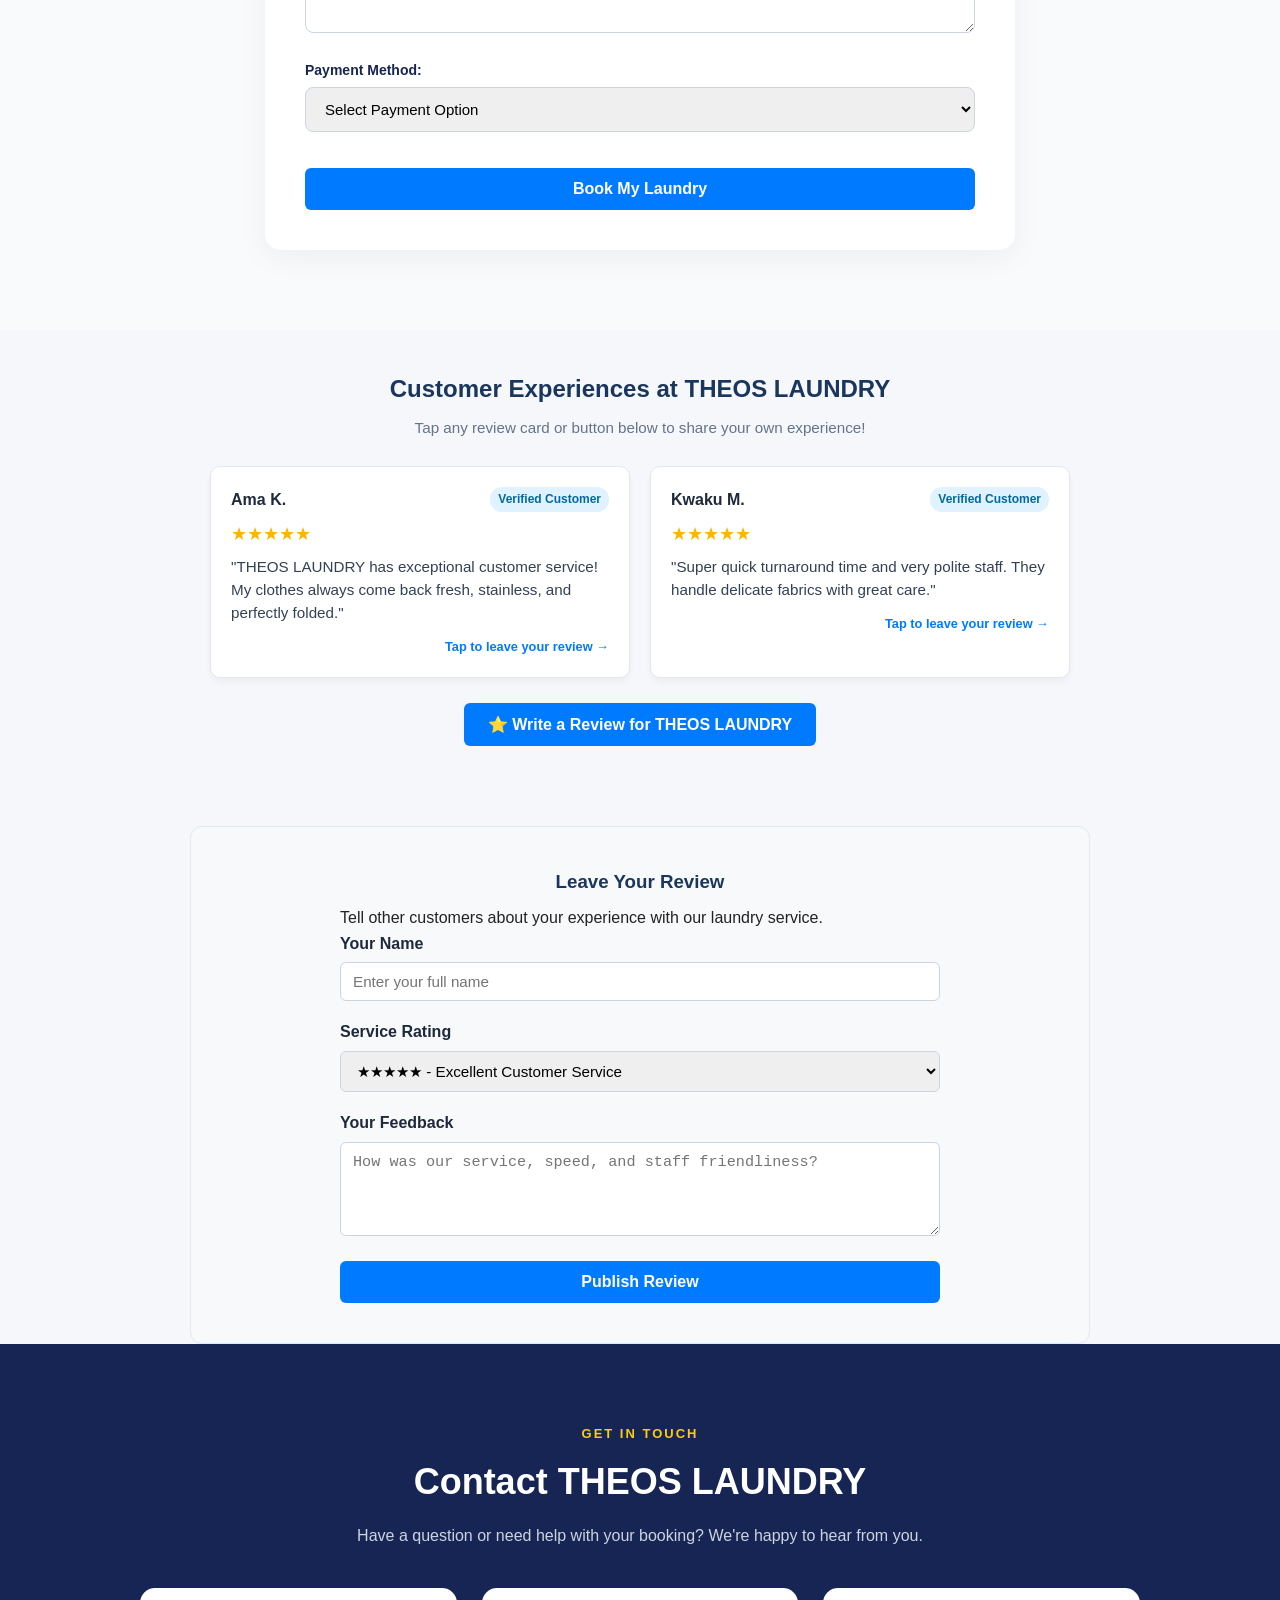
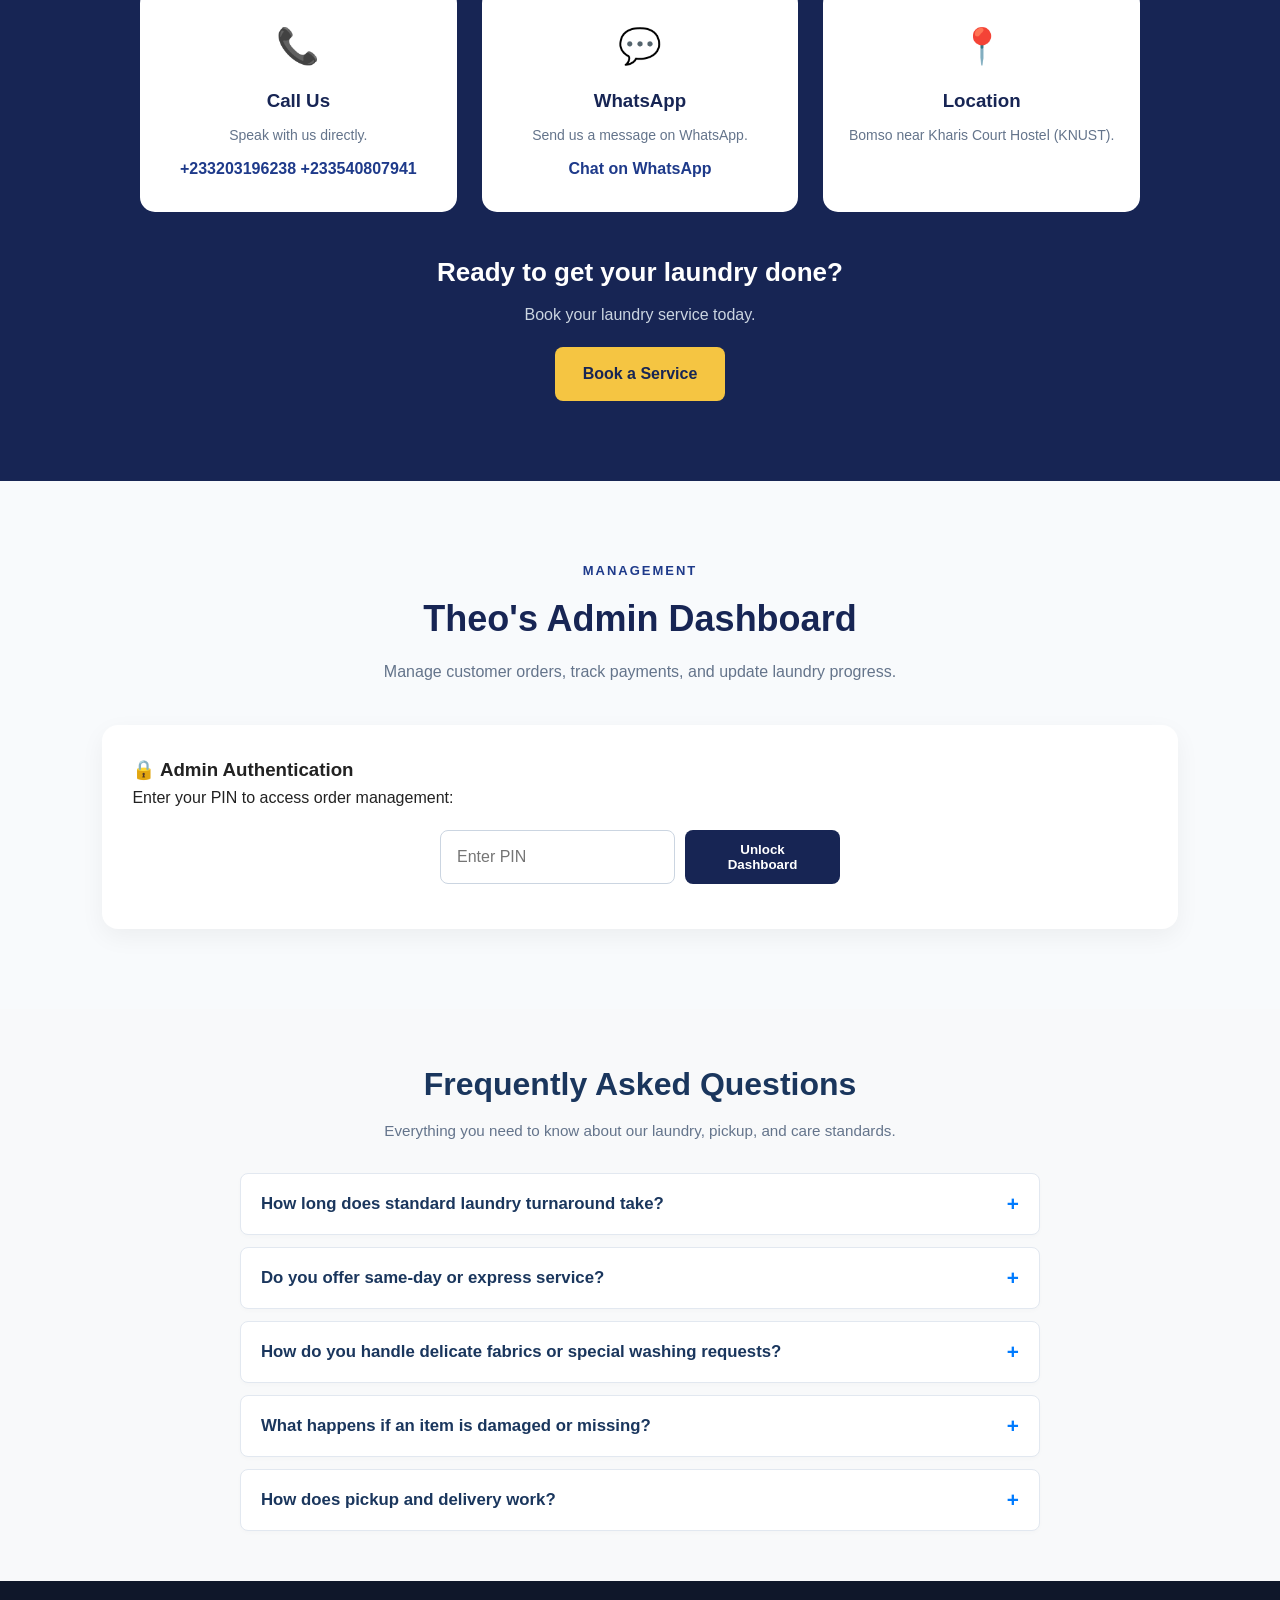
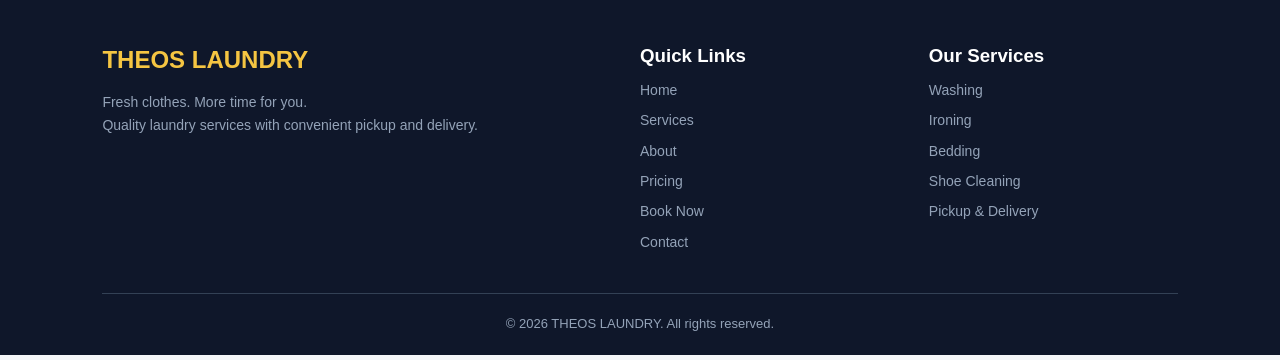
==== commit 21729288: "Add customer account system" ====
--- a/index.html
+++ b/index.html
@@ -31,6 +31,10 @@
             <a href="#pricing">Pricing</a>
             <a href="#contact">Contact</a>
             <a href="#booking">Book Now</a>
+            
+<a href="./account.html">My Account</a>
+
+            
         </nav>
     </header>
 
@@ -798,4 +802,4 @@
     <!-- JavaScript Files -->
     <script src="script.js" defer></script>
 </body>
-</html>
+</html>
